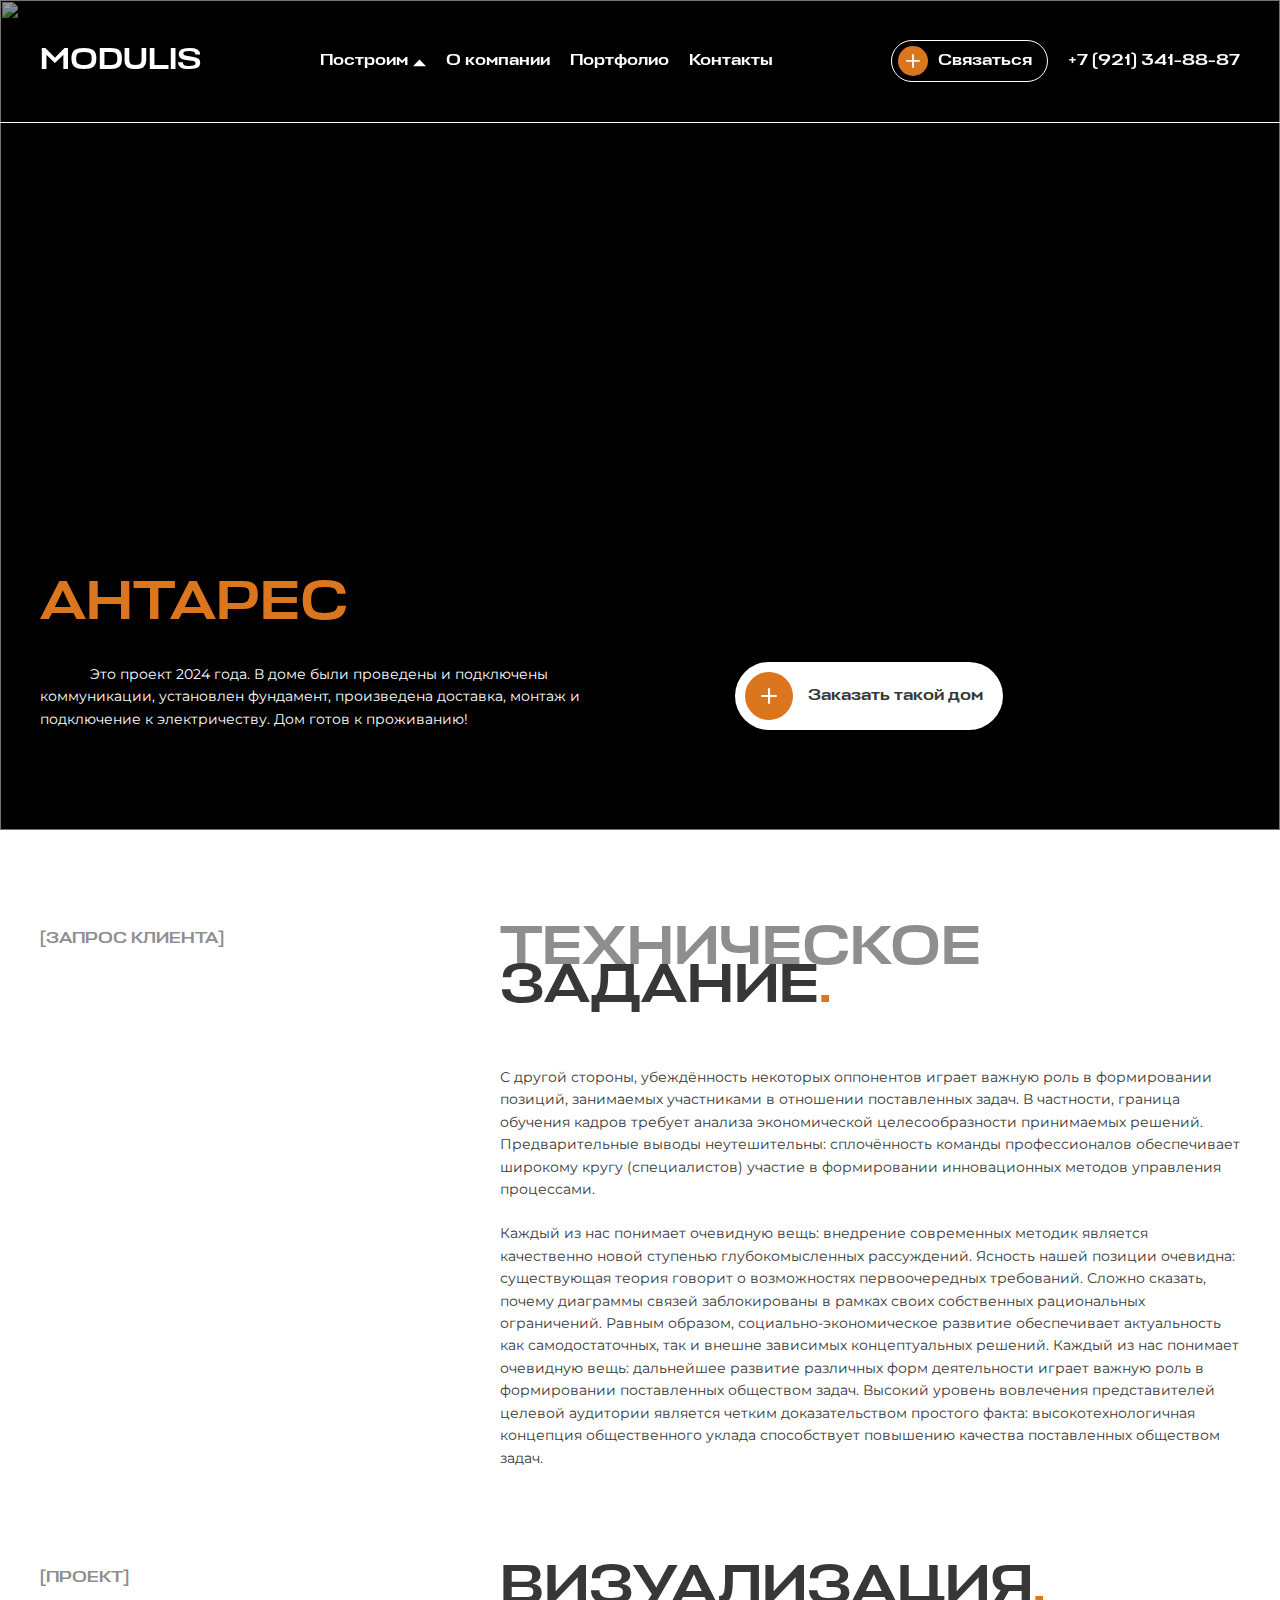
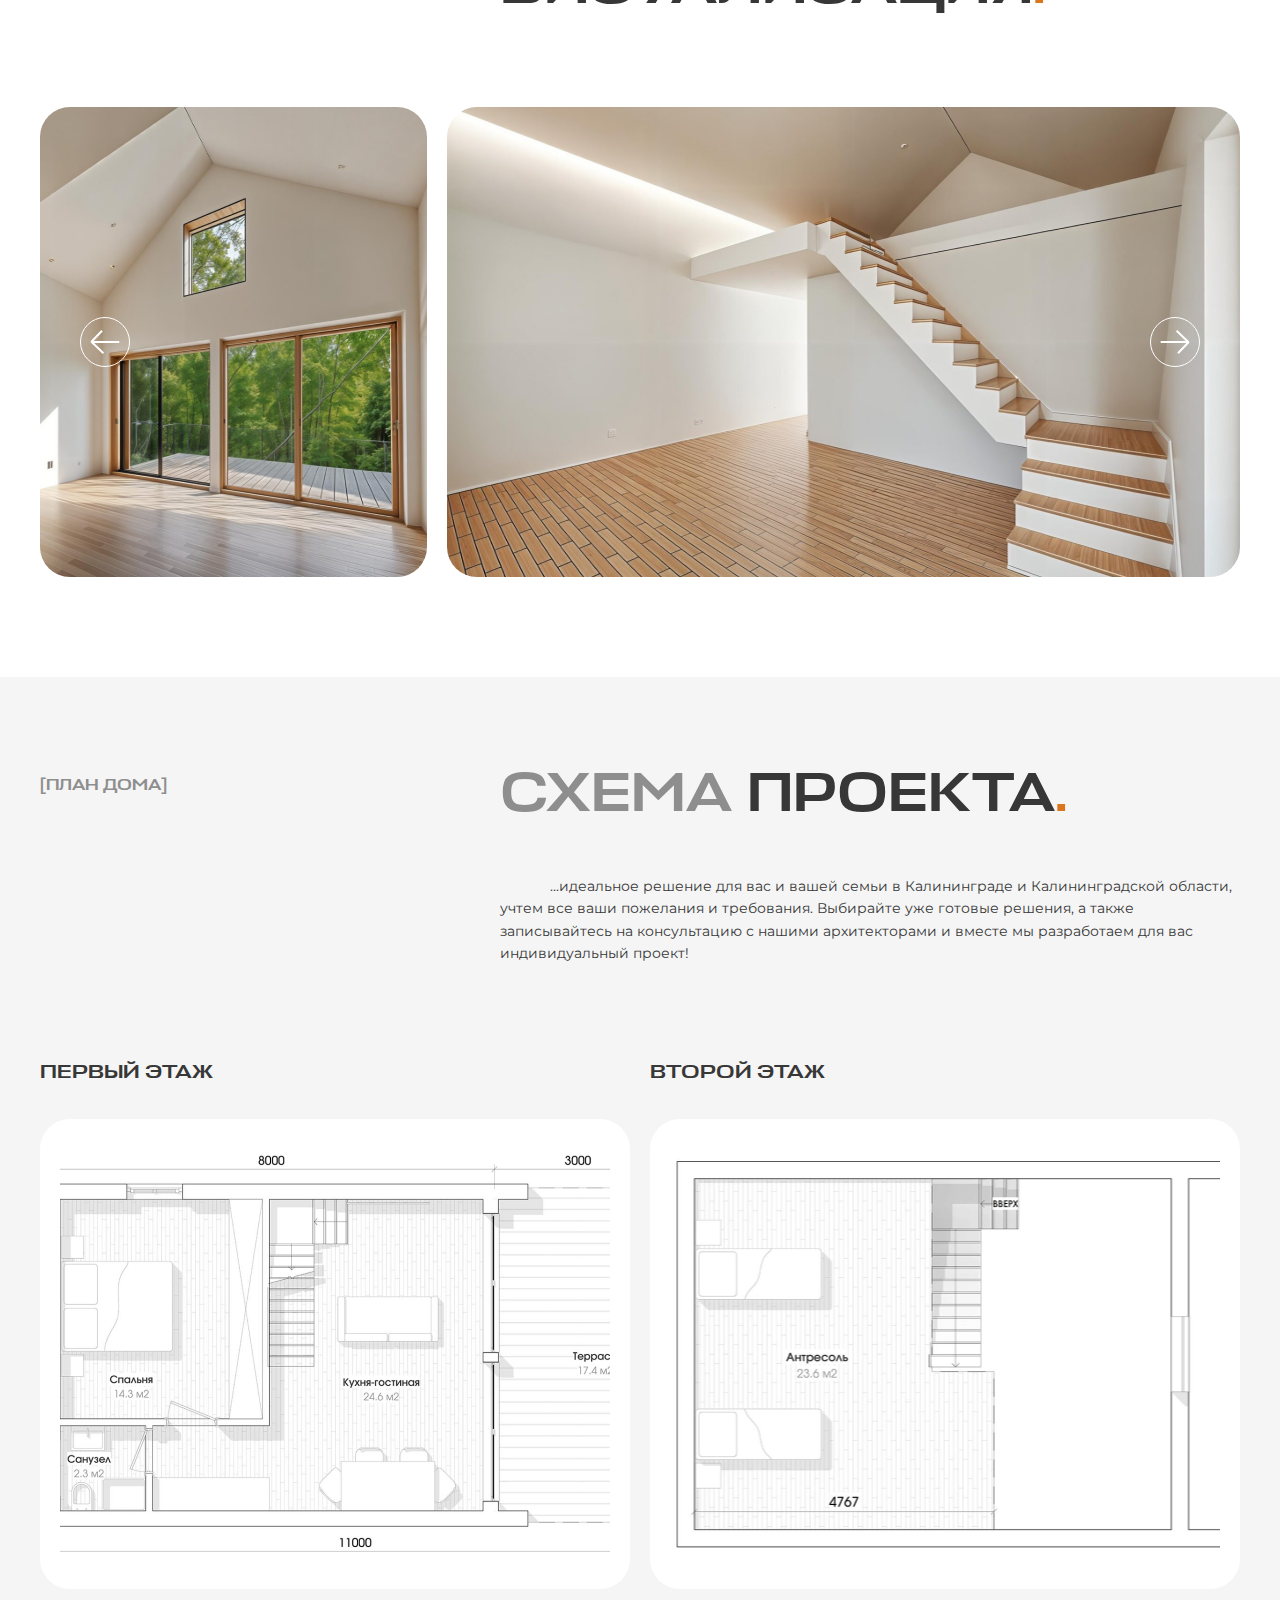
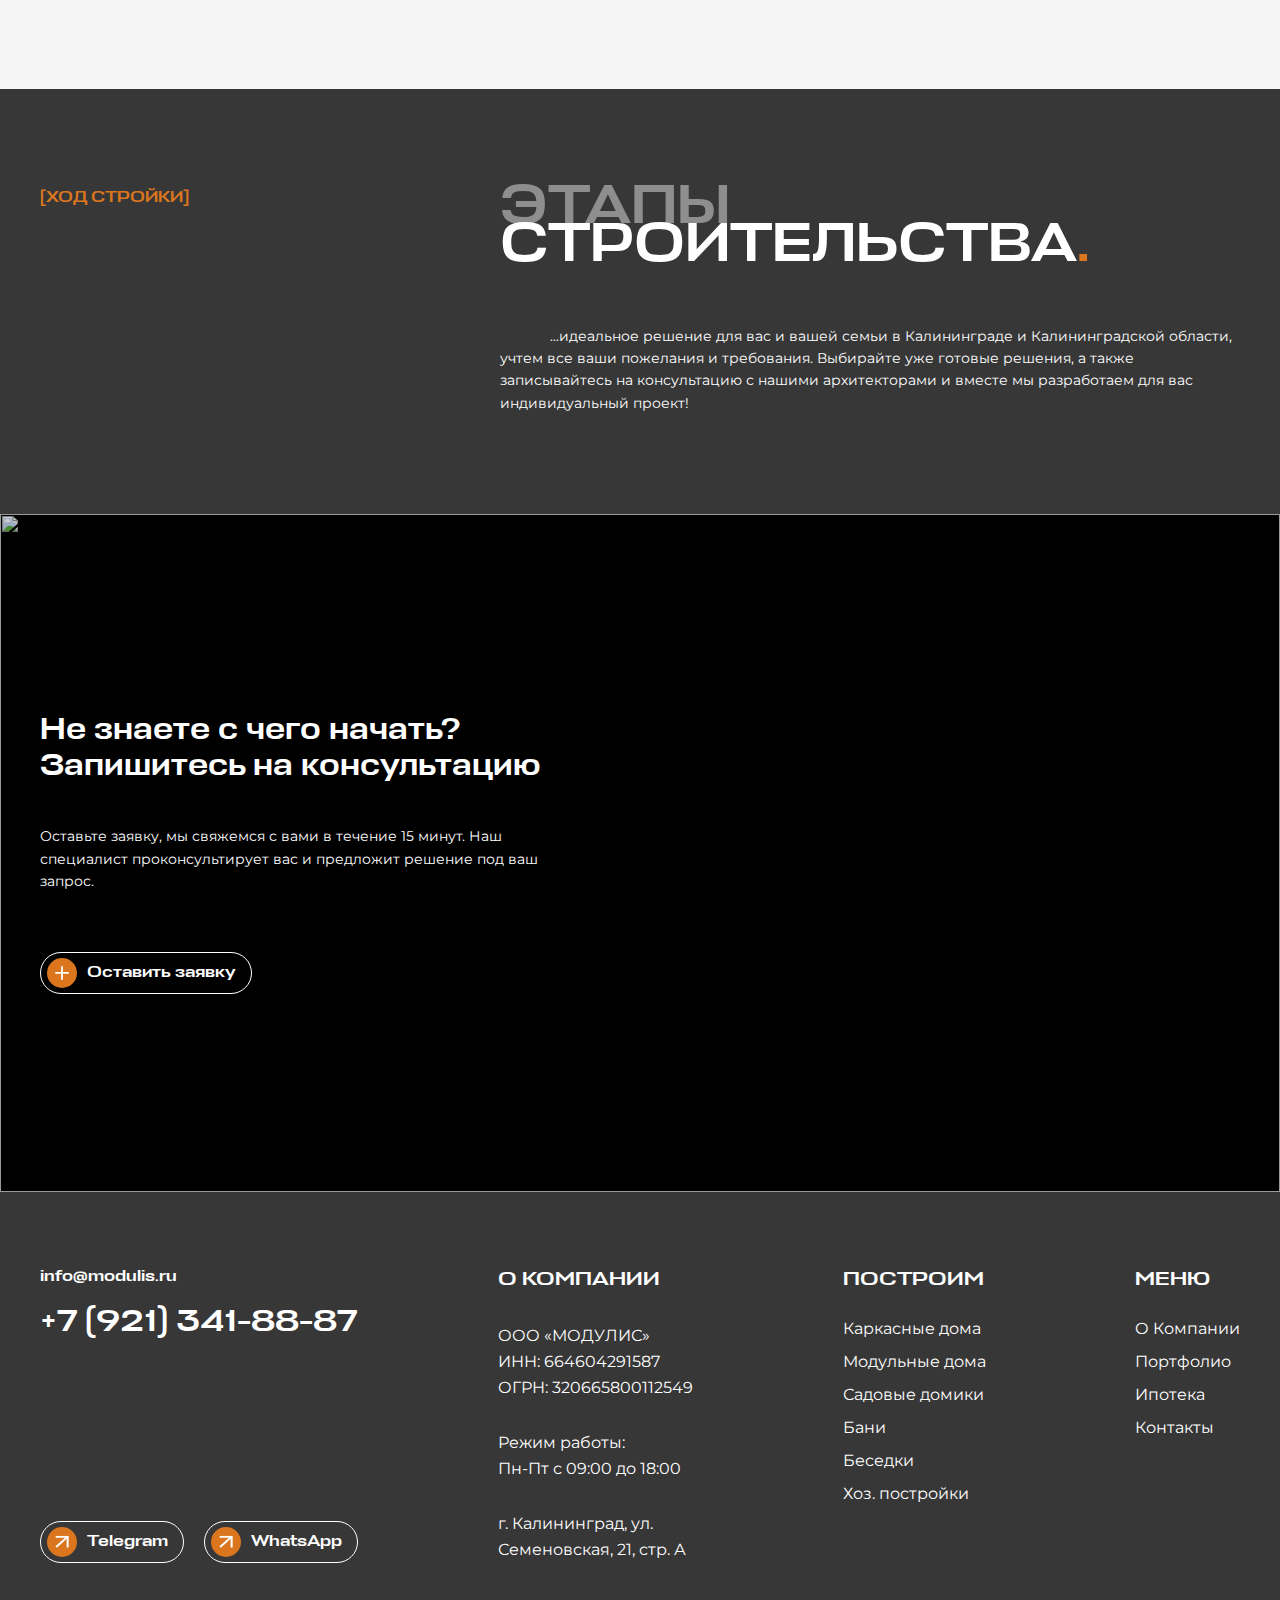
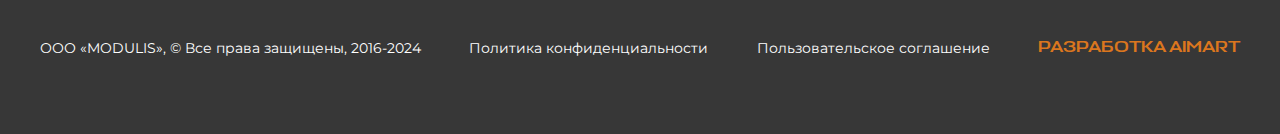
==== catalog-card.html @ 4adab1c2 "fixe" ====
<!DOCTYPE html>
<html lang="en">
<head>
    <meta charset="UTF-8">
    <meta name="viewport" content="width=device-width, initial-scale=1.0">
    <title>MODULIS</title>

    <!-- Link Swiper's CSS -->
    <link rel="stylesheet" href="https://cdn.jsdelivr.net/npm/swiper@11/swiper-bundle.min.css" />
    <!-- Fonts -->
    <link rel="stylesheet" href="./fonts/stylesheet.css">
    <!-- Bootstrap CSS -->
    <link href="https://cdn.jsdelivr.net/npm/bootstrap@5.3.3/dist/css/bootstrap.min.css" rel="stylesheet" integrity="sha384-QWTKZyjpPEjISv5WaRU9OFeRpok6YctnYmDr5pNlyT2bRjXh0JMhjY6hW+ALEwIH" crossorigin="anonymous">
    <!-- CSS file -->
    <link rel="stylesheet" href="./css/style.css">
</head>
<body>
    
    <div class="wrapper">
        
        <!-- Header -->
        <header class="header">
            <div class="container d-flex align-items-center justify-content-between">
                <a href="/" class="header-logo">MODULIS</a>
                <ul>
                    <li>
                        <a href="#">
                            <span>Построим</span>
                            <svg width="13" height="8" viewBox="0 0 13 8" fill="none" xmlns="http://www.w3.org/2000/svg">
                                <path d="M6.5 0.5L12.9952 7.25L0.00480868 7.25L6.5 0.5Z" fill="white"/>
                            </svg>
                        </a>
                        <ul class="nav-list">
                            <li>
                                <a href="#" class="active">[Модульные дома]</a>
                            </li>
                            <li>
                                <a href="#">Каркасные дома</a>
                            </li>
                            <li>
                                <a href="#">Садовые домики</a>
                            </li>
                            <li>
                                <a href="#">Бани</a>
                            </li>
                            <li>
                                <a href="#">Беседки</a>
                            </li>
                            <li>
                                <a href="#">Бытовки</a>
                            </li>
                            <li>
                                <a href="#">Хозяйственные постройки</a>
                            </li>
                        </ul>
                    </li>
                    <li>
                        <a href="#">О компании</a>
                    </li>
                    <li>
                        <a href="#">Портфолио</a>
                    </li>
                    <li>
                        <a href="#">Контакты</a>
                    </li>
                </ul>
                <div class="header-contact d-flex align-items-center">
                    <a href="#" class="btn_light">
                        <span class="icon">
                            <img src="./images/plus-light.svg" alt="">
                        </span>
                        <span>Связаться</span>
                    </a>
                    <a href="tel:+7 (921) 341-88-87">+7 (921) 341-88-87</a>
                    <button class="bars">
                        <img src="./images/bars.svg" alt="">
                    </button>
                </div>
            </div>
        </header>
        <!-- Header end -->

        <!-- Mobile menu -->
        <section class="mobile-menu position-fixed top-0 start-0 w-100 h-100">
            <div class="mobile-menu-content d-flex flex-column justify-content-between h-100">
                <div>
                    <div class="mobile-menu-head d-flex align-items-center justify-content-between">
                        <a href="/">MODULIS</a>
                        <button class="mobile-menu-close">
                            <img src="./images/times-white.svg" alt="">
                        </button>
                    </div>
                    <ul class="contact-link d-flex align-items-center">
                        <li>
                            <a href="mailto:info@modulis.ru">info@modulis.ru</a>
                        </li>
                        <li>
                            <a href="tel:+7 (921) 341-88-87">+7 (921) 341-88-87</a>
                        </li>
                    </ul>
                </div>
                <div>
                    <ul class="navs d-flex flex-column align-items-start">
                        <li>
                            <a href="#">
                                <span>построим</span>
                                <svg width="13" height="7" viewBox="0 0 13 7" fill="none" xmlns="http://www.w3.org/2000/svg">
                                    <path d="M6.5 7L0.00480913 0.25L12.9952 0.25L6.5 7Z" fill="white"/>
                                </svg>
                            </a>
                            <ul class="nav-list flex-column">
                                <li>
                                    <a href="#" class="active">[Модульные дома]</a>
                                </li>
                                <li>
                                    <a href="#">Каркасные дома</a>
                                </li>
                                <li>
                                    <a href="#">Садовые домики</a>
                                </li>
                                <li>
                                    <a href="#">Бани</a>
                                </li>
                                <li>
                                    <a href="#">Беседки</a>
                                </li>
                                <li>
                                    <a href="#">Бытовки</a>
                                </li>
                                <li>
                                    <a href="#">Хозяйственные постройки</a>
                                </li>
                            </ul>
                        </li>
                        <li>
                            <a href="#">/о компании</a>
                        </li>
                        <li>
                            <a href="#">/Портфолио</a>
                        </li>
                        <li>
                            <a href="#">/контакты</a>
                        </li>
                    </ul>
                    <div class="line"></div>
                    <ul class="address d-flex flex-column">
                        <li>
                            <p>ООО «МОДУЛИС»</p>
                            <p>ИНН: 664604291587</p>
                            <p>ОГРН: 320665800112549</p>
                        </li>
                        <li>
                            Режим работы:  <br>
                            Пн-Пт с 09:00 до 18:00
                        </li>
                        <li>г. Калининград, ул. Семеновская, 21, стр. А</li>
                    </ul>
                    <ul class="link-network d-flex">
                        <li>
                            <a href="#" class="btn_light">
                                <span class="icon">
                                    <img src="./images/arrow-right-top.svg" alt="">
                                </span>
                                <span>Telegram</span>
                            </a>
                        </li>
                        <li>
                            <a href="#" class="btn_light">
                                <span class="icon">
                                    <img src="./images/arrow-right-top.svg" alt="">
                                </span>
                                <span>WhatsApp</span>
                            </a>
                        </li>
                    </ul>
                </div>
            </div>
        </section>
        <!-- Mobile menu end -->

        <!-- Contact us modal -->
        <section class="main-modal position-fixed top-0 start-0 w-100 h-100 d-none align-items-center justify-content-center">
            <div class="main-modal-bg position-absolute top-0 start-0 w-100 h-100"></div>
            <div class="main-modal-content position position-relative bg-white">
                <button class="main-modal-close position-absolute">
                    <img src="./images/times.svg" alt="">
                </button>
                <h2>Свяжитесь с нами!</h2>
                <p class="description">Оставьте заявку, мы свяжемся с вами в течение 15 минут. Наш специалист проконсультирует вас и предложит решение под ваш запрос.</p>
                <div class="form-inp-wrap d-flex flex-column">
                    <input type="text" placeholder="Ваше имя" class="form-inp">
                    <input type="tel" name="" placeholder="Номер телефона" id="" class="form-inp">
                    <input type="email" name="" placeholder="E-mail" id="" class="form-inp">
                    <textarea name="" id="" placeholder="Комментарий"></textarea>
                </div>
                <button class="btn_more">
                    <span class="icon">
                        <img src="./images/arrow-right-top.svg" alt="">
                    </span>
                    <span>Отправить заявку</span>
                </button>
                <p>Продолжая, вы даете свое согласие на <a href="#">обработку Ваших персональных данных</a> и принимаете условия <a href="#">Пользовательского соглашения</a>.</p>
            </div>
        </section>
        <!-- Contact us modal end -->
        
        <main>
            
            <!-- Catalog home -->
            <section class="catalog-home">
                <img src="./images/catalog-home-card.png" alt="" class="bg-img">
                <div class="container d-flex align-items-end">
                    <div>
                        <h2>антарес</h2>
                        <p>Это проект 2024 года. В доме были проведены и подключены коммуникации, установлен фундамент, произведена доставка, монтаж и подключение к электричеству. Дом готов к проживанию!</p>
                    </div>
                    <a href="#" class="btn_white">
                        <span class="icon">
                            <img src="./images/plus-light.svg" alt="">
                        </span>
                        <span>Заказать такой дом</span>
                    </a>
                </div>
            </section>
            <!-- Catalog home end -->

            <!-- Technical -->
            <section class="technical">
                <div class="container">
                    <div class="sec-head d-flex align-items-start flex-column flex-lg-row">
                        <h4>[запрос клиента]</h4>
                        <div class="sec-head-right">
                            <h2 class="sec-title">
                                <span>Техническое</span> задание<span class="dots">.</span>
                            </h2>
                            <ul class="d-flex flex-column">
                                <li>
                                    <p>С другой стороны, убеждённость некоторых оппонентов играет важную роль в формировании позиций, занимаемых участниками в отношении поставленных задач. В частности, граница обучения кадров требует анализа экономической целесообразности принимаемых решений. Предварительные выводы неутешительны: сплочённость команды профессионалов обеспечивает широкому кругу (специалистов) участие в формировании инновационных методов управления процессами.</p>
                                </li>
                                <li>
                                    <p>Каждый из нас понимает очевидную вещь: внедрение современных методик является качественно новой ступенью глубокомысленных рассуждений. Ясность нашей позиции очевидна: существующая теория говорит о возможностях первоочередных требований. Сложно сказать, почему диаграммы связей заблокированы в рамках своих собственных рациональных ограничений. Равным образом, социально-экономическое развитие обеспечивает актуальность как самодостаточных, так и внешне зависимых концептуальных решений. Каждый из нас понимает очевидную вещь: дальнейшее развитие различных форм деятельности играет важную роль в формировании поставленных обществом задач. Высокий уровень вовлечения представителей целевой аудитории является четким доказательством простого факта: высокотехнологичная концепция общественного уклада способствует повышению качества поставленных обществом задач.</p>
                                </li>
                            </ul>
                        </div>
                    </div>
                </div>
            </section>
            <!-- Technical end -->

            <!-- Visualization -->
            <section class="visualization">
                <div class="container">
                    <div class="sec-head d-flex align-items-start flex-column flex-lg-row">
                        <h4>[проект]</h4>
                        <div class="sec-head-right">
                            <h2 class="sec-title">
                                визуализация<span class="dots">.</span>
                            </h2>
                        </div>
                    </div>
                    <div class="visualization-swp">
                        <div class="swp-btn">
                            <button class="swp-btn-prev">
                                <img src="./images/arrow-left.svg" alt="">
                            </button>
                            <button class="swp-btn-next">
                                <img src="./images/arrow-right.svg" alt="">
                            </button>
                        </div>
                        <div class="swiper">
                            <div class="swiper-wrapper">
                                <div class="swiper-slide">
                                    <div class="row">
                                        <div class="col-4">
                                            <img src="./images/visualization-card-1.png" alt="">
                                        </div>
                                        <div class="col-8">
                                            <img src="./images/visualization-card-2.png" alt="">
                                        </div>
                                    </div>
                                </div>
                                <div class="swiper-slide">
                                    <div class="row">
                                        <div class="col-4">
                                            <img src="./images/visualization-card-1.png" alt="">
                                        </div>
                                        <div class="col-8">
                                            <img src="./images/visualization-card-2.png" alt="">
                                        </div>
                                    </div>
                                </div>
                                <div class="swiper-slide">
                                    <div class="row">
                                        <div class="col-4">
                                            <img src="./images/visualization-card-1.png" alt="">
                                        </div>
                                        <div class="col-8">
                                            <img src="./images/visualization-card-2.png" alt="">
                                        </div>
                                    </div>
                                </div>
                            </div>
                        </div>
                    </div>
                </div>
            </section>
            <!-- Visualization end -->

            <!-- Scheme -->
            <section class="scheme">
                <div class="container">
                    <div class="sec-head d-flex align-items-start flex-column flex-lg-row">
                        <h4>[план дома]</h4>
                        <div class="sec-head-right">
                            <h2 class="sec-title">
                                <span>Схема</span> проекта<span class="dots">.</span>
                            </h2>
                            <p>...идеальное решение для вас и вашей семьи в Калининграде и Калининградской области, учтем все ваши пожелания и требования. Выбирайте уже готовые решения, а также записывайтесь на консультацию с нашими архитекторами и вместе мы разработаем для вас индивидуальный проект!</p>
                        </div>
                    </div>
                    <div class="row">
                        <div class="col-6">
                            <div class="scheme-card">
                                <h3>Первый этаж</h3>
                                <div class="main-img">
                                    <img src="./images/scheme-card-1.png" alt="">
                                </div>
                            </div>
                        </div>
                        <div class="col-6">
                            <div class="scheme-card">
                                <h3>Второй этаж</h3>
                                <div class="main-img">
                                    <img src="./images/scheme-card-2.png" alt="">
                                </div>
                            </div>
                        </div>
                    </div>
                </div>
            </section>
            <!-- Scheme end -->

            <!-- Stage -->
            <section class="stage">
                <div class="container">
                    <div class="sec-head d-flex align-items-start flex-column flex-lg-row">
                        <h4>[ход стройки]</h4>
                        <div class="sec-head-right">
                            <h2 class="sec-title">
                                <span>Этапы</span> строительства<span class="dots">.</span>
                            </h2>
                            <p>...идеальное решение для вас и вашей семьи в Калининграде и Калининградской области, учтем все ваши пожелания и требования. Выбирайте уже готовые решения, а также записывайтесь на консультацию с нашими архитекторами и вместе мы разработаем для вас индивидуальный проект!</p>
                        </div>
                    </div>
                </div>
            </section>
            <!-- Stage end -->
            
        </main>
        
        <!-- Footer -->
        <footer class="footer">
            <div class="footer-top">
                <img src="./images/footer-bg.png" alt="" class="bg-img">
                <div class="container">
                    <h2>Не знаете с чего начать? <br>Запишитесь на консультацию</h2>
                    <p>Оставьте заявку, мы свяжемся с вами в течение 15 минут. Наш специалист проконсультирует вас и предложит решение под ваш запрос.</p>
                    <a href="#" class="btn_light main-modal-open">
                        <span class="icon">
                            <img src="./images/plus-light.svg" alt="">
                        </span>
                        <span>Оставить заявку</span>
                    </a>
                </div>
            </div>
            <div class="footer-content">
                <div class="container">
                    <div class="footer-body d-flex align-items-stretch flex-column-reverse flex-lg-row">
                        <div class="footer-contact d-flex flex-column align-items-start justify-content-between">
                            <div class="d-flex flex-column align-items-start">
                                <a href="mailto:info@modulis.ru" class="link_mail">info@modulis.ru</a>
                                <a href="tel:+7 (921) 341-88-87" class="link_phone">+7 (921) 341-88-87</a>
                            </div>
                            <ul class="d-flex">
                                <li>
                                    <a href="#" class="btn_light">
                                        <span class="icon">
                                            <img src="./images/arrow-right-top.svg" alt="">
                                        </span>
                                        <span>Telegram</span>
                                    </a>
                                </li>
                                <li>
                                    <a href="#" class="btn_light">
                                        <span class="icon">
                                            <img src="./images/arrow-right-top.svg" alt="">
                                        </span>
                                        <span>WhatsApp</span>
                                    </a>
                                </li>
                            </ul>
                        </div>
                        <div class="footer-navs d-flex align-items-start justify-content-between flex-column flex-md-row">
                            <div class="footer-navs-item">
                                <h3>
                                    <span>О КОМПАНИИ</span>
                                    <svg width="13" height="7" viewBox="0 0 13 7" fill="none" xmlns="http://www.w3.org/2000/svg">
                                        <path d="M6.5 7L0.00480913 0.25L12.9952 0.25L6.5 7Z" fill="white"/>
                                    </svg>
                                </h3>
                                <ul class="d-flex flex-column align-items-start">
                                    <li>
                                        <p>ООО «МОДУЛИС»</p>
                                        <p>ИНН: 664604291587</p>
                                        <p>ОГРН: 320665800112549</p>
                                    </li>
                                    <li>
                                        <p>Режим работы: <br> Пн-Пт с 09:00 до 18:00</p>
                                    </li>
                                    <li>
                                        <p>г. Калининград, ул. <br> Семеновская, 21, стр. А</p>
                                    </li>
                                </ul>
                            </div>
                            <div class="footer-navs-item">
                                <h3>
                                    <span>ПОСТРОИМ</span>
                                    <svg width="13" height="7" viewBox="0 0 13 7" fill="none" xmlns="http://www.w3.org/2000/svg">
                                        <path d="M6.5 7L0.00480913 0.25L12.9952 0.25L6.5 7Z" fill="white"/>
                                    </svg>
                                </h3>
                                <ul class="d-flex flex-column align-items-start">
                                    <li>
                                        <a href="#">Каркасные дома</a>
                                    </li>
                                    <li>
                                        <a href="#">Модульные дома</a>
                                    </li>
                                    <li>
                                        <a href="#">Садовые домики</a>
                                    </li>
                                    <li>
                                        <a href="#">Бани</a>
                                    </li>
                                    <li>
                                        <a href="#">Беседки</a>
                                    </li>
                                    <li>
                                        <a href="#">Хоз. постройки</a>
                                    </li>
                                </ul>
                            </div>
                            <div class="footer-navs-item">
                                <h3>
                                    <span>МЕНЮ</span>
                                    <svg width="13" height="7" viewBox="0 0 13 7" fill="none" xmlns="http://www.w3.org/2000/svg">
                                        <path d="M6.5 7L0.00480913 0.25L12.9952 0.25L6.5 7Z" fill="white"/>
                                    </svg>
                                </h3>
                                <ul class="d-flex flex-column align-items-start">
                                    <li>
                                        <a href="#">О Компании</a>
                                    </li>
                                    <li>
                                        <a href="#">Портфолио</a>
                                    </li>
                                    <li>
                                        <a href="#">Ипотека</a>
                                    </li>
                                    <li>
                                        <a href="#">Контакты</a>
                                    </li>
                                </ul>
                            </div>
                        </div>
                    </div>
                    <div class="footer-bottom d-flex align-items-start align-items-lg-center flex-column flex-lg-row">
                        <p>ООО «MODULIS», © Все права защищены, 2016-2024</p>
                        <a href="#">Политика конфиденциальности</a>
                        <a href="#">Пользовательское соглашение</a>
                        <h3>РАЗРАБОТКА AIMART</h3>
                    </div>
                </div>
            </div>
        </footer>
        <!-- Footer end -->
        
    </div>
    
    <!-- iMask JS -->
    <script src="./js/imask.js"></script>
    <!-- Bootstrap JS -->
    <script src="https://cdn.jsdelivr.net/npm/bootstrap@5.3.3/dist/js/bootstrap.bundle.min.js" integrity="sha384-YvpcrYf0tY3lHB60NNkmXc5s9fDVZLESaAA55NDzOxhy9GkcIdslK1eN7N6jIeHz" crossorigin="anonymous"></script>
    <!-- Swiper JS -->
    <script src="https://cdn.jsdelivr.net/npm/swiper@11/swiper-bundle.min.js"></script>
    <!-- JS file -->
    <script src="./js/main.js"></script>
    
</body>
</html>
---- fonts/stylesheet.css ----
@font-face {
    font-family: 'Stapel Semi Expanded';
    src: url('Stapel-SemiExpandedMedium.eot');
    src: local('Stapel Semi Expanded Medium'), local('Stapel-SemiExpandedMedium'),
        url('Stapel-SemiExpandedMedium.eot?#iefix') format('embedded-opentype'),
        url('Stapel-SemiExpandedMedium.woff2') format('woff2'),
        url('Stapel-SemiExpandedMedium.woff') format('woff'),
        url('Stapel-SemiExpandedMedium.ttf') format('truetype');
    font-weight: 500;
    font-style: normal;
}

@font-face {
    font-family: 'Stapel';
    src: url('Stapel-Light.eot');
    src: local('Stapel Light'), local('Stapel-Light'),
        url('Stapel-Light.eot?#iefix') format('embedded-opentype'),
        url('Stapel-Light.woff2') format('woff2'),
        url('Stapel-Light.woff') format('woff'),
        url('Stapel-Light.ttf') format('truetype');
    font-weight: 300;
    font-style: normal;
}
---- css/style.css ----
@import url("https://fonts.googleapis.com/css2?family=Montserrat:ital,wght@0,100..900;1,100..900&display=swap");
* {
  padding: 0;
  margin: 0;
  box-sizing: border-box;
  -webkit-tap-highlight-color: transparent !important;
}

a {
  text-decoration: none;
  color: inherit;
  display: inline-block;
  cursor: pointer;
}

img {
  max-width: 100%;
}

span, label {
  display: inline-block;
}

html {
  scroll-behavior: smooth;
}

input, textarea {
  outline: none;
  border: 0;
  background: transparent;
}

button, select {
  border: none;
  cursor: pointer;
  background: transparent;
  outline: 0;
}

address {
  font-style: normal;
}

.wrapper {
  width: 100%;
  overflow: hidden;
  min-height: 100svh;
}

ul, ol, dl {
  list-style: none;
  padding: 0;
  margin: 0;
}

p, h1, h2, h3, h4, h5, h6 {
  padding: 0;
  margin: 0;
  font-weight: 400;
}

input[type=number]::-webkit-inner-spin-button,
input[type=number]::-webkit-outer-spin-button {
  -webkit-appearance: none;
  -moz-appearance: none;
  margin: 0;
}

body {
  font-family: "Stapel Semi Expanded", sans-serif;
  color: #373737;
  background: #FFFFFF;
}

.container {
  max-width: 1360px;
  margin: 0 auto;
  padding: 0;
}
@media screen and (max-width: 1440px) {
  .container {
    max-width: calc(100% - 80px);
  }
}
@media screen and (max-width: 1100px) {
  .container {
    max-width: calc(100% - 40px);
  }
}

.btn_white {
  background-color: #FFFFFF;
  border-radius: 100px;
  display: inline-flex;
  align-items: center;
  justify-content: center;
  padding: 10px 20px 10px 10px;
  gap: 15px;
  cursor: pointer;
  -webkit-user-select: none;
     -moz-user-select: none;
          user-select: none;
}
.btn_white .icon {
  width: 48px;
  height: 48px;
  display: flex;
  align-items: center;
  justify-content: center;
  border-radius: 50%;
  background: #DB761E;
  flex-shrink: 0;
}
.btn_white span {
  font-size: 16px;
}
.btn_light {
  display: inline-flex;
  align-items: center;
  padding: 5px 15px 5px 6px;
  border-radius: 100px;
  gap: 10px;
  border: 1px solid #FFFFFF;
  cursor: pointer;
  -webkit-user-select: none;
     -moz-user-select: none;
          user-select: none;
  color: #FFFFFF;
}
@media screen and (max-width: 991px) {
  .btn_light {
    gap: 5px;
  }
}
.btn_light .icon {
  width: 30px;
  height: 30px;
  border-radius: 50%;
  flex-shrink: 0;
  background: #DB761E;
  display: flex;
  align-items: center;
  justify-content: center;
}
@media screen and (max-width: 1100px) {
  .btn_light .icon {
    width: 24px;
    height: 24px;
  }
}
.btn_light .icon img {
  height: 14px;
}
@media screen and (max-width: 1100px) {
  .btn_light .icon img {
    height: 12px;
  }
}
.btn_light span {
  font-size: 16px;
}
@media screen and (max-width: 1100px) {
  .btn_light span {
    font-size: 14px;
  }
}
.btn_more {
  display: inline-flex;
  align-items: center;
  border: 1px solid #373737;
  border-radius: 100px;
  gap: 10px;
  padding: 5px 15px 5px 6px;
}
@media screen and (max-width: 991px) {
  .btn_more {
    gap: 5px;
  }
}
.btn_more .icon {
  width: 30px;
  height: 30px;
  flex-shrink: 0;
  display: flex;
  align-items: center;
  justify-content: center;
  background: #DB761E;
  border-radius: 50%;
}
@media screen and (max-width: 991px) {
  .btn_more .icon {
    width: 24px;
    height: 24px;
  }
  .btn_more .icon img {
    width: 10px;
  }
}
.btn_more span {
  font-size: 16px;
  line-height: 11px;
}
@media screen and (max-width: 991px) {
  .btn_more span {
    font-size: 14px;
    line-height: 10px;
  }
}

.swp-btn button {
  width: 50px;
  height: 50px;
  display: flex;
  align-items: center;
  justify-content: center;
  border-radius: 50%;
  border: 1px solid #FFFFFF;
}
@media screen and (max-width: 991px) {
  .swp-btn button {
    width: 35px;
    height: 35px;
  }
  .swp-btn button img {
    width: 23px;
  }
}

.form-inp {
  width: 100%;
  font-family: "Montserrat", serif;
  font-size: 14px;
  font-weight: 400;
  line-height: 160%;
  border: 1px solid #8E8E8E;
  border-radius: 100px;
  height: 60px;
  padding: 0 20px;
}
@media screen and (max-width: 991px) {
  .form-inp {
    height: 50px;
    font-size: 12px;
  }
}
.form-inp::-moz-placeholder {
  color: #8E8E8E;
}
.form-inp::placeholder {
  color: #8E8E8E;
}
.form-inp:hover, .form-inp:focus {
  border-color: #373737;
}

.header {
  position: fixed;
  top: 0;
  left: 0;
  width: 100%;
  z-index: 3;
  border-bottom: 0.5px solid #FFFFFF;
  color: white;
}
.header .container {
  padding: 40px 0;
}
@media screen and (max-width: 1100px) {
  .header .container {
    padding: 15px 0;
  }
}
.header-logo {
  font-size: 30px;
  line-height: 21px;
  font-weight: 500;
  text-transform: uppercase;
}
@media screen and (max-width: 1100px) {
  .header-logo {
    font-size: 20px;
    line-height: 14px;
  }
}
.header ul {
  display: flex;
  align-items: center;
  gap: 20px;
}
@media screen and (max-width: 1100px) {
  .header ul {
    display: none;
  }
}
.header ul a {
  font-size: 16px;
  display: flex;
  align-items: flex-end;
  line-height: 11px;
  gap: 5px;
}
.header ul li {
  position: relative;
}
.header ul li:hover a svg {
  transform: rotateZ(180deg);
}
.header ul li:hover .nav-list {
  display: flex;
}
.header .nav-list {
  position: absolute;
  display: none;
  flex-direction: column;
  align-items: flex-start;
  gap: 0px;
  background: #FFF;
  color: #373737;
  bottom: -30px;
  left: -20px;
  transform: translateY(100%);
  border-radius: 10px;
  padding: 10px 0;
}
.header .nav-list::before {
  content: "";
  position: absolute;
  top: -32px;
  left: 0;
  height: 32px;
  width: 100%;
  background: transparent;
}
.header .nav-list li {
  white-space: nowrap;
  width: 100%;
}
.header .nav-list li a {
  padding: 10px 20px;
  width: 100%;
  font-size: 14px;
  font-family: "Montserrat", serif;
  line-height: 10px;
}
.header .nav-list li a.active {
  font-size: 16px;
  line-height: 11px;
  font-weight: 600;
  color: #DB761E;
}
.header-contact {
  gap: 20px;
}
@media screen and (max-width: 1100px) {
  .header-contact {
    gap: 10px;
  }
}
.header-contact a:not(.btn_light) {
  font-size: 16px;
}
@media screen and (max-width: 1100px) {
  .header-contact a:not(.btn_light) {
    display: none;
  }
}
.header-contact .bars {
  display: flex;
  align-items: center;
  justify-content: center;
}
@media screen and (min-width: 1100px) {
  .header-contact .bars {
    display: none;
  }
}
.header.active, .header.fixed {
  background: #FFFFFF;
  color: #373737;
  border-color: #8E8E8E;
}
.header.active .btn_light, .header.fixed .btn_light {
  border-color: #373737;
  color: #373737;
}
.header.active .bars, .header.fixed .bars {
  filter: brightness(0) saturate(100%);
}

.mobile-menu {
  background: #373737;
  z-index: 5;
  color: #FFFFFF;
  display: none;
}
@media screen and (min-width: 1100px) {
  .mobile-menu {
    display: none !important;
  }
}
.mobile-menu-content {
  padding: 20px 15px 40px;
  overflow-y: auto;
  gap: 30px;
}
.mobile-menu-content::-webkit-scrollbar {
  display: none;
}
.mobile-menu-head {
  padding: 0 5px;
  margin-bottom: 40px;
}
.mobile-menu-head a {
  font-size: 20px;
  line-height: 14px;
}
.mobile-menu .contact-link {
  gap: 10px;
  padding: 0 5px;
}
.mobile-menu .contact-link a {
  padding: 11px 9px;
  border: 1px solid #FFFFFF;
  border-radius: 100px;
  font-size: 14px;
}
.mobile-menu .navs {
  gap: 20px;
}
.mobile-menu .navs li, .mobile-menu .navs a {
  line-height: 11px;
  font-size: 16px;
  position: relative;
}
.mobile-menu .navs a {
  display: flex;
  align-items: center;
  gap: 5px;
}
.mobile-menu .navs li:hover .nav-list {
  display: flex;
}
.mobile-menu .navs .nav-list {
  gap: 10px;
  padding: 20px 15px 0;
  display: none;
}
.mobile-menu .navs .nav-list li, .mobile-menu .navs .nav-list a {
  font-size: 14px;
  font-family: "Montserrat", serif;
  line-height: 10px;
}
.mobile-menu .navs .nav-list li.active, .mobile-menu .navs .nav-list a.active {
  font-family: "Stapel Semi Expanded", sans-serif;
  color: #DB761E;
}
.mobile-menu .line {
  height: 0.5px;
  width: 100%;
  background: #878787;
  margin: 40px 0;
}
.mobile-menu .address {
  gap: 20px;
  margin-bottom: 40px;
}
.mobile-menu .address li, .mobile-menu .address p {
  font-size: 12px;
  font-family: "Montserrat", serif;
  line-height: 160%;
}
.mobile-menu .link-network {
  gap: 20px;
}

.main-modal {
  z-index: 5;
  display: flex;
}
.main-modal-bg {
  background: rgba(0, 0, 0, 0.4);
  -webkit-backdrop-filter: blur(10px);
          backdrop-filter: blur(10px);
}
.main-modal-close {
  top: 40px;
  right: 44px;
}
.main-modal-content {
  width: 670px;
  border-radius: 30px;
  padding: 40px;
}
@media screen and (max-width: 991px) {
  .main-modal-content {
    padding: 94px 20px 30px;
  }
}
@media screen and (max-width: 767px) {
  .main-modal-content {
    width: calc(100% - 40px);
  }
}
.main-modal-content h2 {
  font-size: 30px;
  line-height: 21px;
  margin-bottom: 41px;
}
@media screen and (max-width: 991px) {
  .main-modal-content h2 {
    font-size: 20px;
    line-height: 14px;
    margin-bottom: 40px;
  }
}
.main-modal-content .description {
  font-size: 14px;
  line-height: 160%;
  font-family: "Montserrat", serif;
  margin-bottom: 60px;
}
@media screen and (max-width: 991px) {
  .main-modal-content .description {
    margin-bottom: 40px;
  }
}
.main-modal-content .form-inp-wrap {
  gap: 20px;
  margin-bottom: 60px;
}
@media screen and (max-width: 991px) {
  .main-modal-content .form-inp-wrap {
    margin-bottom: 40px;
  }
}
.main-modal-content textarea {
  height: 120px;
  width: 100%;
  border: 1px solid #8E8E8E;
  resize: none;
  border-radius: 30px;
  padding: 52px 20px;
  font-size: 14px;
  font-family: "Montserrat", serif;
  line-height: 10px;
}
@media screen and (max-width: 991px) {
  .main-modal-content textarea {
    height: 100px;
    font-size: 12px;
    line-height: 160%;
    padding: 38px 20px;
    border-radius: 20px;
  }
}
.main-modal-content p:not(.description) {
  max-width: 453px;
  font-family: "Montserrat", serif;
  font-size: 12px;
  line-height: 160%;
  font-weight: 400;
  margin-top: 20px;
}
@media screen and (max-width: 991px) {
  .main-modal-content p:not(.description) {
    font-size: 10px;
  }
}
.main-modal-content p:not(.description) a {
  display: inline;
  color: #2D73D9;
}

.home {
  position: relative;
  z-index: 1;
}
.home-bg {
  position: absolute;
  left: 0;
  top: 0;
  z-index: -1;
  width: 100%;
  height: 100%;
  -o-object-fit: cover;
     object-fit: cover;
}
.home .container {
  padding: 260px 0 101px;
}
@media screen and (max-width: 991px) {
  .home .container {
    padding: 230px 0 60px;
  }
}
.home h1 {
  font-size: 100px;
  font-family: "Stapel Semi Expanded", sans-serif;
  font-weight: 500;
  color: #FFFFFF;
}
@media screen and (max-width: 991px) {
  .home h1 {
    font-size: 40px;
  }
}
.home h1 span {
  color: #DB761E;
  display: block;
}
.home ul {
  position: absolute;
  left: 460px;
  bottom: 25px;
  color: #FFFFFF;
  gap: 15px;
}
@media screen and (max-width: 991px) {
  .home ul {
    left: 165px;
    bottom: -20px;
  }
}
.home ul li {
  font-size: 16px;
  line-height: 10px;
}
@media screen and (max-width: 991px) {
  .home ul li {
    font-size: 14px;
  }
}
.home .text-wrap {
  gap: 135px;
  margin-top: 180px;
}
@media screen and (max-width: 991px) {
  .home .text-wrap {
    gap: 60px;
    margin-top: 92px;
  }
}
.home p {
  color: #FFFFFF;
  font-family: "Montserrat", serif;
  font-size: 14px;
  line-height: 160%;
  max-width: 555px;
  text-indent: 40px;
}
@media screen and (max-width: 991px) {
  .home p {
    font-size: 12px;
  }
}

.sec-head {
  padding: 100px 0;
}
@media screen and (max-width: 991px) {
  .sec-head {
    gap: 40px;
    padding: 80px 0 60px;
  }
}
.sec-head h4 {
  width: 460px;
  flex-shrink: 0;
  font-size: 16px;
  font-weight: 500;
  color: #8E8E8E;
  text-transform: uppercase;
}
@media screen and (max-width: 1240px) {
  .sec-head h4 {
    width: 300px;
  }
}
@media screen and (max-width: 991px) {
  .sec-head h4 {
    font-size: 12px;
    line-height: 8px;
  }
}
.sec-head-right {
  width: 100%;
}
.sec-head-right h2 {
  margin-bottom: 60px;
}
@media screen and (max-width: 991px) {
  .sec-head-right h2 {
    margin-bottom: 40px;
  }
}
.sec-head-right p {
  font-size: 14px;
  line-height: 160%;
  font-family: "Montserrat", serif;
  text-indent: 50px;
}
.sec-title {
  font-size: 55px;
  line-height: 38px;
  text-transform: uppercase;
  font-weight: 500;
}
@media screen and (max-width: 1240px) {
  .sec-title {
    font-size: 48px;
  }
}
@media screen and (max-width: 991px) {
  .sec-title {
    font-size: 30px;
    line-height: auto;
  }
}
.sec-title span {
  color: #8E8E8E;
}
.sec-title .dots {
  color: #DB761E;
}

.service ul {
  display: grid;
  gap: 20px;
  grid-template-columns: repeat(3, minmax(0, 1fr));
}
@media screen and (max-width: 991px) {
  .service ul {
    grid-template-columns: repeat(2, minmax(0, 1fr));
  }
}
@media screen and (max-width: 768px) {
  .service ul {
    grid-template-columns: repeat(1, minmax(0, 1fr));
  }
}
.service ul li {
  border-radius: 30px;
  position: relative;
  z-index: 1;
  height: 400px;
  overflow: hidden;
  padding: 30px;
  display: flex;
  flex-direction: column;
  justify-content: flex-end;
  align-items: flex-start;
}
@media screen and (max-width: 991px) {
  .service ul li {
    border-radius: 20px;
    height: 320px;
    padding: 20px;
  }
}
.service ul li .bg-img {
  position: absolute;
  top: 0;
  left: 0;
  width: 100%;
  height: 100%;
  -o-object-fit: cover;
     object-fit: cover;
  z-index: -1;
}
.service ul li a:not(.btn_light) {
  display: flex;
  align-items: center;
  gap: 10px;
  border: 1px solid #FFFFFF;
  border-radius: 100px;
  padding: 13px 15px;
}
@media screen and (max-width: 991px) {
  .service ul li a:not(.btn_light) {
    padding: 10px 14px;
  }
}
.service ul li a:not(.btn_light) span {
  font-size: 16px;
  line-height: 11px;
  color: #FFFFFF;
}
@media screen and (max-width: 991px) {
  .service ul li a:not(.btn_light) span {
    font-size: 14px;
    line-height: 10px;
  }
}
.service ul li a:not(.btn_light):hover {
  background: #DB761E;
  border-color: #DB761E;
}
.service ul li h3 {
  color: #FFFFFF;
  font-size: 30px;
  margin-bottom: 40px;
}
@media screen and (max-width: 991px) {
  .service ul li h3 {
    font-size: 20px;
  }
}
.service ul li h3 span {
  color: #8E8E8E;
}
.service ul li p {
  color: #CBCBCB;
  font-family: "Montserrat", serif;
  font-size: 14px;
  line-height: 160%;
}
.service ul li:nth-child(7) {
  grid-column: span 2/span 2;
}
@media screen and (max-width: 991px) {
  .service ul li:nth-child(7) {
    grid-column: span 1/span 1;
  }
}
.service ul li:nth-child(8) {
  background: #373737;
  justify-content: space-between;
}
.service ul li:nth-child(8) .bg-img {
  width: auto;
  right: 39.5px;
  left: auto;
}
@media screen and (max-width: 991px) {
  .service ul li:nth-child(8) .bg-img {
    -o-object-fit: fill;
       object-fit: fill;
    height: 100%;
    right: 20px;
  }
}

.company {
  margin-bottom: 100px;
}
@media screen and (max-width: 991px) {
  .company {
    margin-bottom: 80px;
  }
}
@media screen and (max-width: 991px) {
  .company .sec-head-right h2 {
    margin-bottom: 0;
  }
}
.company .sec-head-right p {
  text-indent: 0px;
}
@media screen and (max-width: 991px) {
  .company .sec-head-right p {
    display: none !important;
  }
}
.company .sec-head-right ul {
  gap: 20px;
  margin-top: 40px;
}
@media screen and (max-width: 991px) {
  .company .sec-head-right ul {
    display: none !important;
  }
}
.company-swp {
  display: flex;
  align-items: flex-start;
  gap: 20px;
  position: relative;
  z-index: 1;
}
.company-swp .swp-btn {
  position: absolute;
  z-index: 2;
  top: 196px;
  width: 100%;
  padding: 0 40px;
  display: flex;
  align-items: center;
  justify-content: space-between;
}
@media screen and (max-width: 991px) {
  .company-swp .swp-btn {
    padding: 0px 20px;
  }
}
.company-swp .swp-bullet {
  flex-shrink: 0;
  font-size: 16px;
  line-height: 11px;
}
.company-swp .swp-bullet span {
  color: #8E8E8E;
}
.company-swp .swp-pagination {
  width: 380px;
  height: 1px;
  background: #CBCBCB;
  position: relative;
}
@media screen and (max-width: 991px) {
  .company-swp .swp-pagination {
    width: 100%;
  }
}
.company-swp .swp-pagination-wrap {
  position: absolute;
  top: 489px;
  z-index: 2;
  left: 0;
  display: flex;
  align-items: center;
  gap: 20px;
}
@media screen and (max-width: 991px) {
  .company-swp .swp-pagination-wrap {
    width: 100%;
    top: 385px;
  }
}
.company-swp .swp-pagination span {
  height: 1px;
  background: #DB761E;
}
.company-swp-child {
  width: 439px;
}
@media screen and (max-width: 991px) {
  .company-swp-child {
    width: 100%;
  }
}
.company-swp-child .swiper-slide {
  height: 674px;
  display: flex;
  flex-direction: column;
  justify-content: space-between;
}
@media screen and (max-width: 991px) {
  .company-swp-child .swiper-slide {
    height: auto;
    gap: 71px;
  }
}
.company-swp-child .main-img {
  width: 100%;
  height: 444px;
  border-radius: 30px;
  -o-object-fit: cover;
     object-fit: cover;
}
@media screen and (max-width: 991px) {
  .company-swp-child .main-img {
    height: 365px;
    border-radius: 20px;
  }
}
.company-swp-child p {
  font-family: "Montserrat", serif;
  font-size: 14px;
  line-height: 160%;
  max-width: 382px;
  margin-bottom: 40px;
}
@media screen and (max-width: 991px) {
  .company-swp-child p {
    max-width: 100%;
  }
}
.company-swp-child a {
  display: inline-flex;
  gap: 10px;
}
.company-swp-child a span {
  font-size: 16px;
  line-height: 11px;
}
@media screen and (max-width: 991px) {
  .company-swp-child a span {
    font-size: 14px;
    line-height: 10px;
  }
}
.company-swp-parent {
  width: calc(100% - 459px);
}
@media screen and (max-width: 991px) {
  .company-swp-parent {
    display: none !important;
  }
}
.company-swp-parent .swiper-slide {
  height: 674px;
}
.company-swp-parent img {
  border-radius: 30px;
  width: 100%;
  height: 100%;
  -o-object-fit: cover;
     object-fit: cover;
}

.tab_head {
  display: flex;
  border-bottom: 0.5px solid #8E8E8E;
  overflow-x: auto;
  margin-bottom: 40px;
}
.tab_head::-webkit-scrollbar {
  display: none;
}
.tab_head button {
  padding: 0 59px 20px 20px;
  border-bottom: 1px solid transparent;
  margin-bottom: -0.5px;
  font-size: 20px;
  color: #8E8E8E;
  flex-shrink: 0;
  white-space: nowrap;
}
@media screen and (max-width: 991px) {
  .tab_head button {
    font-size: 16px;
    padding: 0 30px 20px 10px;
  }
}
.tab_head button.active {
  border-color: #373737;
  color: #373737;
}

.project {
  background: #F5F5F5;
  padding-bottom: 100px;
}
.project-swp {
  position: relative;
}
.project .swp-btn button {
  position: absolute;
  top: 50%;
  transform: translateY(-50%);
  z-index: 2;
}
.project .swp-btn-prev {
  left: 40px;
}
@media screen and (max-width: 991px) {
  .project .swp-btn-prev {
    left: 20px;
  }
}
.project .swp-btn-next {
  right: 40px;
}
@media screen and (max-width: 991px) {
  .project .swp-btn-next {
    right: 20px;
  }
}
@media screen and (max-width: 991px) {
  .project .swiper {
    width: calc(100% + 40px);
    margin-left: -20px;
    padding: 0 20px;
  }
}
@media screen and (max-width: 991px) {
  .project .swiper-slide {
    width: 265px;
  }
}
.project-card .main-img {
  width: 100%;
  height: 400px;
  -o-object-fit: cover;
     object-fit: cover;
  border-radius: 30px;
  margin-bottom: 30px;
}
@media screen and (max-width: 991px) {
  .project-card .main-img {
    height: 340px;
    border-radius: 20px;
  }
}
.project-card a {
  padding: 0 10px;
  display: flex;
  align-items: flex-start;
  justify-content: space-between;
}
.project-card a span {
  display: block;
}
.project-card a .name {
  font-style: 20px;
  line-height: 14px;
  margin-bottom: 15px;
}
@media screen and (max-width: 991px) {
  .project-card a .name {
    font-size: 16px;
    line-height: 11px;
  }
}
.project-card a .size {
  color: #CBCBCB;
  font-family: "Montserrat", serif;
  font-weight: 400;
  font-size: 14px;
}
.best {
  background-color: #373737;
  color: #FFFFFF;
  padding-bottom: 100px;
}
@media screen and (max-width: 991px) {
  .best {
    padding-bottom: 80px;
  }
}
.best .sec-head h4 {
  color: #DB761E;
}
.best .sec-head-right p {
  text-indent: 0;
}
.best-card {
  border-radius: 30px;
  background: rgba(255, 255, 255, 0.2);
  padding: 40px 30px;
  display: flex;
  flex-direction: column;
  justify-content: space-between;
  align-items: flex-start;
  gap: 20px;
  min-height: 351px;
}
@media screen and (max-width: 991px) {
  .best-card {
    padding: 30px 20px 40px;
    gap: 40px;
    height: auto;
  }
}
.best-card.first {
  border: 0.5px solid #FFFFFF;
  background: transparent;
}
.best-card.last {
  background: #DB761E;
}
.best-card-wrap {
  display: grid;
  gap: 20px;
  grid-template-columns: repeat(4, minmax(0, 1fr));
}
@media screen and (max-width: 991px) {
  .best-card-wrap {
    grid-template-columns: repeat(2, minmax(0, 1fr));
  }
}
@media screen and (max-width: 650px) {
  .best-card-wrap {
    grid-template-columns: repeat(1, minmax(0, 1fr));
  }
}
@media screen and (max-width: 991px) {
  .best-card-wrap .empty-card {
    display: none;
  }
}
.best-card img {
  flex-shrink: 0;
}
.best-card h3 {
  font-size: 14px;
  line-height: 10px;
}
.best-card p {
  font-size: 14px;
  font-family: "Montserrat", serif;
  line-height: 160%;
}

.work .sec-title {
  margin-bottom: 0;
}
.work-card {
  display: flex;
  flex-direction: column;
  gap: 100px;
}
@media screen and (max-width: 991px) {
  .work-card {
    gap: 40px;
  }
}
@media screen and (max-width: 991px) {
  .work-card-text {
    gap: 44px;
  }
}
.work-card-text-left {
  width: 460px;
  flex-shrink: 0;
}
@media screen and (max-width: 1240px) {
  .work-card-text-left {
    width: 300px;
  }
}
.work-card-text-left a {
  display: inline-flex;
  align-items: center;
  gap: 10px;
  font-size: 16px;
}
@media screen and (max-width: 991px) {
  .work-card-text-left a {
    font-size: 14px;
  }
}
.work-card-text-right {
  gap: 44px;
}
@media screen and (max-width: 991px) {
  .work-card-text-right {
    gap: 40px 0;
  }
}
.work-card-text-right h4 {
  font-size: 20px;
  margin-bottom: 44px;
}
@media screen and (max-width: 991px) {
  .work-card-text-right h4 {
    line-height: 14px;
  }
}
.work-card-text-right p {
  max-width: 489px;
  font-size: 14px;
  font-family: "Montserrat", serif;
  line-height: 160%;
  color: #8E8E8E;
}
@media screen and (max-width: 991px) {
  .work-card-text-right p {
    max-width: 100%;
  }
}
@media screen and (max-width: 991px) {
  .work-card-text-right li {
    width: 50%;
  }
  .work-card-text-right li h4 {
    margin-bottom: 20px;
  }
  .work-card-text-right li:nth-child(1) {
    width: 100%;
  }
  .work-card-text-right li:nth-child(1) h4 {
    margin-bottom: 40px;
  }
}
.work-card-swp {
  margin-top: 60px;
  position: relative;
}
@media screen and (max-width: 992px) {
  .work-card-swp {
    margin-top: 40px;
  }
}
.work-card-swp .swp-btn button {
  position: absolute;
  top: 50%;
  transform: translateY(-50%);
  z-index: 2;
}
.work-card-swp .swp-btn-prev {
  left: 40px;
}
@media screen and (max-width: 991px) {
  .work-card-swp .swp-btn-prev {
    left: 20px;
  }
}
.work-card-swp .swp-btn-next {
  right: 40px;
}
@media screen and (max-width: 991px) {
  .work-card-swp .swp-btn-next {
    right: 20px;
  }
}
.work-card-swp .swiper-slide {
  display: flex;
  align-items: stretch;
  gap: 20px;
}
.work-card-swp .swiper-slide img {
  border-radius: 30px;
  height: 470px;
  -o-object-fit: cover;
     object-fit: cover;
}
@media screen and (max-width: 991px) {
  .work-card-swp .swiper-slide img {
    height: 365px;
    border-radius: 20px;
  }
}
.work-card-swp .swiper-slide img:first-child {
  width: 440px;
  flex-shrink: 0;
}
@media screen and (max-width: 991px) {
  .work-card-swp .swiper-slide img:first-child {
    width: 100%;
  }
}
.work-card-swp .swiper-slide img:last-child {
  width: calc(100% - 460px);
}
@media screen and (max-width: 991px) {
  .work-card-swp .swiper-slide img:last-child {
    display: none;
  }
}
.work .btn_more {
  margin-top: 60px;
}
@media screen and (max-width: 991px) {
  .work .btn_more {
    margin-top: 40px;
  }
}

.review {
  margin-bottom: 100px;
}
@media screen and (max-width: 991px) {
  .review {
    margin-bottom: 80px;
  }
}
.review .sec-head {
  padding-bottom: 110px;
}
@media screen and (max-width: 1420px) {
  .review .sec-head {
    justify-content: space-between;
  }
}
@media screen and (max-width: 991px) {
  .review .sec-head {
    padding-bottom: 60px;
  }
}
@media screen and (max-width: 1420px) {
  .review .sec-head-right {
    width: auto;
  }
}
.review .sec-head .sec-title {
  margin-bottom: 0;
}
.review .sec-head h4 {
  width: 408px;
}
@media screen and (max-width: 1420px) {
  .review .sec-head h4 {
    width: auto;
  }
}
.review-swp {
  position: relative;
  padding-top: 100px;
  margin-bottom: 60px;
}
@media screen and (max-width: 991px) {
  .review-swp {
    padding-top: 55px;
    margin-bottom: 20px;
  }
}
.review-swp .swp-btn {
  position: absolute;
  right: 0;
  top: 0;
  transform: translateY(-100%);
  display: flex;
  align-items: center;
  gap: 20px;
}
@media screen and (max-width: 991px) {
  .review-swp .swp-btn {
    left: 0;
    right: auto;
    transform: translate(0);
  }
}
.review-swp .swp-btn button {
  border-color: #373737;
}
.review-swp .swp-btn button.swiper-button-disabled {
  opacity: 0.6;
  cursor: default;
}
.review-swp-navigation {
  display: flex;
  align-items: center;
  justify-content: space-between;
  gap: 20px;
  position: relative;
}
.review-swp-navigation .swp-custom-pagination {
  font-size: 16px;
  flex-shrink: 0;
}
.review-swp-navigation .swp-custom-pagination span {
  color: #8E8E8E;
}
.review-swp-navigation .swp-pagination {
  height: 1px;
  left: auto;
  top: auto;
  position: relative;
}
.review-swp-navigation .swp-pagination span {
  background: #DB761E;
}
@media screen and (max-width: 991px) {
  .review .swiper {
    width: calc(100% + 40px);
    margin-left: -20px;
    padding: 0 20px;
  }
}
.review .swiper-wrapper {
  align-items: stretch;
}
.review .swiper-slide {
  height: auto;
}
@media screen and (max-width: 991px) {
  .review .swiper-slide {
    width: 265px;
  }
}
.review-card {
  border: 0.5px solid #8E8E8E;
  border-radius: 30px;
  padding: 40px 30px;
  display: flex;
  flex-direction: column;
  gap: 40px;
  position: relative;
  height: 100%;
}
@media screen and (max-width: 991px) {
  .review-card {
    padding: 30px 20px;
    border-radius: 20px;
  }
}
.review-card-head {
  display: flex;
  flex-direction: column;
  gap: 20px;
}
.review-card-head h3 {
  font-size: 20px;
  height: 14px;
}
.review-card-head h4 {
  font-size: 14px;
  font-weight: 400;
  font-family: "Montserrat", serif;
  line-height: 10px;
}
.review-card-head h5 {
  font-size: 14px;
  font-family: "Montserrat", serif;
  font-weight: 400;
  line-height: 10px;
  color: #8E8E8E;
}
.review-card p {
  font-family: "Montserrat", serif;
  font-size: 14px;
  line-height: 160%;
}
@media screen and (max-width: 991px) {
  .review-card p {
    font-size: 12px;
    display: -webkit-box;
    -webkit-line-clamp: 10;
    -webkit-box-orient: vertical;
    overflow: hidden;
    text-overflow: ellipsis;
  }
}
.review-card.bg_gray {
  background: #F5F5F5;
  border-color: #F5F5F5;
}
.review-card.bg_dark {
  background: #373737;
  color: #FFFFFF;
}
.review-card.bg_dark h4 {
  color: #CBCBCB;
}

.footer-top {
  position: relative;
  z-index: 1;
  background: #000;
}
.footer-top .bg-img {
  position: absolute;
  top: 0;
  left: 0;
  width: 100%;
  height: 100%;
  -o-object-fit: cover;
     object-fit: cover;
  z-index: -1;
  opacity: 0.8;
}
.footer-top .container {
  padding: 199px 0 198px;
}
@media screen and (max-width: 991px) {
  .footer-top .container {
    padding: 200px 0 198px;
  }
}
.footer-top h2 {
  color: #FFFFFF;
  font-size: 30px;
  margin-bottom: 40px;
}
@media screen and (max-width: 991px) {
  .footer-top h2 {
    font-size: 16px;
    margin-bottom: 20px;
  }
}
.footer-top p {
  font-family: "Montserrat", serif;
  font-size: 14px;
  font-weight: 400;
  line-height: 160%;
  color: #FFFFFF;
  margin-bottom: 60px;
  max-width: 506px;
}
@media screen and (max-width: 991px) {
  .footer-top p {
    font-size: 12px;
    margin-bottom: 40px;
  }
}
.footer-content {
  background: #373737;
  color: #FFFFFF;
  padding: 80px 0;
}
.footer-body {
  gap: 140px;
  margin-bottom: 80px;
}
@media screen and (max-width: 991px) {
  .footer-body {
    gap: 60px;
    margin-bottom: 60px;
  }
}
.footer-contact {
  flex-shrink: 0;
}
@media screen and (max-width: 991px) {
  .footer-contact {
    gap: 20px;
  }
}
.footer-contact .link_mail {
  font-size: 16px;
  margin-bottom: 30px;
  line-height: 11px;
}
.footer-contact .link_phone {
  font-size: 30px;
  line-height: 21px;
}
@media screen and (max-width: 991px) {
  .footer-contact .link_phone {
    font-size: 20px;
    line-height: 14px;
  }
}
.footer-contact ul {
  gap: 20px;
}
.footer-navs {
  gap: 30px;
  width: 100%;
}
@media screen and (max-width: 991px) {
  .footer-navs {
    gap: 40px;
  }
}
.footer-navs-item:first-child ul {
  gap: 30px;
}
@media screen and (max-width: 767px) {
  .footer-navs-item:first-child ul {
    gap: 20px;
  }
}
.footer-navs-item:not(:first-child) a, .footer-navs-item:not(:first-child) li {
  line-height: 11px;
}
.footer-navs-item:hover ul {
  display: flex !important;
}
.footer-navs-item:hover h3 svg {
  transform: rotateZ(180deg);
}
.footer-navs-item h3 {
  font-size: 20px;
  line-height: 14px;
  margin-bottom: 37px;
}
@media screen and (max-width: 767px) {
  .footer-navs-item h3 {
    display: flex;
    align-items: center;
    gap: 5px;
    font-size: 16px;
    margin: 0;
  }
}
@media screen and (min-width: 767px) {
  .footer-navs-item h3 svg {
    display: none;
  }
}
.footer-navs-item ul {
  gap: 20px;
}
@media screen and (max-width: 767px) {
  .footer-navs-item ul {
    margin-top: 20px;
    display: none !important;
  }
}
.footer-navs-item p, .footer-navs-item a {
  font-family: "Montserrat", serif;
  font-size: 16px;
  font-weight: 400;
  line-height: 160%;
}
@media screen and (max-width: 767px) {
  .footer-navs-item p, .footer-navs-item a {
    font-size: 12px;
  }
}
.footer-bottom {
  gap: 80px;
}
@media screen and (max-width: 1400px) {
  .footer-bottom {
    justify-content: space-between;
    gap: 20px;
  }
}
@media screen and (max-width: 991px) {
  .footer-bottom {
    gap: 10px;
  }
}
.footer-bottom a, .footer-bottom p {
  font-size: 14px;
  line-height: 10px;
  font-family: "Montserrat", serif;
}
@media screen and (max-width: 991px) {
  .footer-bottom a, .footer-bottom p {
    order: 1;
    font-size: 10px;
    line-height: 7px;
  }
}
@media screen and (max-width: 991px) {
  .footer-bottom p {
    order: 2;
  }
}
.footer-bottom h3 {
  font-size: 16px;
  color: #DB761E;
  line-height: 11px;
}
@media screen and (max-width: 991px) {
  .footer-bottom h3 {
    order: 3;
  }
}

.main-breadcrumb {
  margin-top: 160px;
}
@media screen and (max-width: 991px) {
  .main-breadcrumb {
    margin-top: 84px;
  }
}
.main-breadcrumb ul {
  gap: 10px;
}
.main-breadcrumb li {
  font-family: "Montserrat", serif;
  line-height: 14px;
  line-height: 10px;
}
.main-breadcrumb li a {
  color: #8E8E8E;
  line-height: 10px;
}

.catalog {
  margin-bottom: 100px;
}
.catalog .row {
  --bs-gutter-x: 20px;
  row-gap: 60px;
  margin-bottom: 100px;
}
@media screen and (max-width: 991px) {
  .catalog .row {
    row-gap: 40px;
    margin-bottom: 60px;
  }
}
.catalog-card .main-img {
  height: 400px;
  width: 100%;
  margin-bottom: 30px;
}
@media screen and (max-width: 991px) {
  .catalog-card .main-img {
    height: 220px;
  }
}
.catalog-card .main-img img {
  width: 100%;
  height: 100%;
  -o-object-fit: cover;
     object-fit: cover;
  border-radius: 30px;
}
@media screen and (max-width: 991px) {
  .catalog-card .main-img img {
    border-radius: 20px;
  }
}
.catalog-card-body {
  padding: 0 10px;
}
.catalog-card-body a {
  margin-bottom: 30px;
}
.catalog-card-body a .name {
  font-size: 20px;
  line-height: 14px;
  margin-bottom: 20px;
}
@media screen and (max-width: 991px) {
  .catalog-card-body a .name {
    font-size: 16px;
    line-height: 11px;
    margin-bottom: 17px;
  }
}
.catalog-card-body a .size {
  font-size: 14px;
  line-height: 10px;
  font-family: "Montserrat", serif;
}
.catalog-card-body ul {
  gap: 20px;
}
.catalog-card-body ul li {
  gap: 10px;
}
.catalog-card-body ul span {
  color: #8E8E8E;
  font-size: 14px;
  font-family: "Montserrat", serif;
  line-height: 10px;
}

.pagination {
  gap: 20px;
}
.pagination a {
  color: #8E8E8E;
  font-size: 14px;
  line-height: 10px;
}
.pagination a.active {
  color: #373737;
  font-size: 20px;
}

.portfolio {
  margin-bottom: 100px;
}
@media screen and (max-width: 991px) {
  .portfolio {
    margin-bottom: 80px;
  }
}
.portfolio .sec-title {
  margin-bottom: 0;
}
.portfolio .row {
  --bs-gutter-x: 20px;
  row-gap: 20px;
}
.portfolio .row:not(:last-child) {
  margin-bottom: 40px;
}
@media screen and (max-width: 991px) {
  .portfolio .row:not(:last-child) {
    margin-bottom: 60px;
  }
}
.portfolio-card {
  border: 1px solid #373737;
  border-radius: 30px;
  padding: 30px;
  gap: 60px;
  height: 100%;
}
@media screen and (max-width: 991px) {
  .portfolio-card {
    border-radius: 20px;
    padding: 30px 20px;
    gap: 40px;
  }
}
.portfolio-card a:not(.btn_more) {
  display: inline-flex;
}
.portfolio-card h3 {
  font-size: 30px;
  line-height: 21px;
}
@media screen and (max-width: 991px) {
  .portfolio-card h3 {
    font-size: 20px;
    line-height: 14px;
  }
}
.portfolio-card .price {
  font-size: 20px;
  color: #DB761E;
  line-height: 14px;
}
@media screen and (max-width: 991px) {
  .portfolio-card .price {
    font-size: 16px;
    line-height: 11px;
  }
}
.portfolio-card p {
  font-size: 14px;
  line-height: 160%;
  font-family: "Montserrat", serif;
}
.portfolio-card ul {
  gap: 20px;
}
.portfolio-card ul li {
  gap: 10px;
}
@media screen and (max-width: 991px) {
  .portfolio-card ul li {
    gap: 5px;
  }
}
.portfolio-card ul img {
  flex-shrink: 0;
}
@media screen and (max-width: 991px) {
  .portfolio-card ul img {
    height: 23px;
  }
}
.portfolio-card ul span {
  font-family: "Montserrat", serif;
  font-size: 14px;
  line-height: 160%;
  color: #8E8E8E;
  line-height: 10px;
}
.portfolio-swp {
  height: 100%;
  position: relative;
}
.portfolio-swp .swp-btn button {
  position: absolute;
  top: 50%;
  transform: translateY(-50%);
  z-index: 2;
}
.portfolio-swp .swp-btn-prev {
  left: 40px;
}
@media screen and (max-width: 991px) {
  .portfolio-swp .swp-btn-prev {
    left: 20px;
  }
}
.portfolio-swp .swp-btn-next {
  right: 40px;
}
@media screen and (max-width: 991px) {
  .portfolio-swp .swp-btn-next {
    right: 20px;
  }
}
.portfolio-swp .swiper {
  height: 100%;
  border-radius: 30px;
}
@media screen and (max-width: 991px) {
  .portfolio-swp .swiper {
    border-radius: 20px;
  }
}
.portfolio-swp .swiper-slide {
  height: 100%;
}
@media screen and (max-width: 991px) {
  .portfolio-swp .swiper-slide {
    height: 365px;
  }
}
.portfolio-swp .swiper-slide img {
  height: 100%;
  width: 100%;
  -o-object-fit: cover;
     object-fit: cover;
}
.portfolio .pagination {
  margin-top: 100px;
}
@media screen and (max-width: 991px) {
  .portfolio .pagination {
    margin-top: 60px;
  }
}

.contact {
  margin: 100px 0;
}
@media screen and (max-width: 991px) {
  .contact {
    margin: 80px 0;
  }
}
.contact h2 {
  font-size: 55px;
  line-height: 38px;
  margin-bottom: 100px;
}
@media screen and (max-width: 991px) {
  .contact h2 {
    font-size: 30px;
    line-height: 21px;
    margin-bottom: 60px;
  }
}
.contact h2 span {
  color: #DB761E;
}
.contact-content {
  margin-bottom: 60px;
  gap: 20px;
  position: relative;
}
@media screen and (max-width: 991px) {
  .contact-content {
    padding-bottom: 74px;
    gap: 40px;
  }
}
.contact-content-left ul {
  width: 600px;
  gap: 43px 20px;
}
@media screen and (max-width: 650px) {
  .contact-content-left ul {
    width: 100%;
    gap: 40px;
  }
}
.contact-content-left ul h4 {
  font-size: 12px;
  line-height: 8px;
  color: #CBCBCB;
  text-transform: uppercase;
  margin-bottom: 20px;
}
.contact-content-left ul p, .contact-content-left ul a {
  font-size: 14px;
  line-height: 160%;
  font-family: "Montserrat", serif;
  font-weight: 500;
}
.contact-content-left ul li:nth-child(1), .contact-content-left ul li:nth-child(3) {
  width: 325px;
}
@media screen and (max-width: 650px) {
  .contact-content-left ul li:nth-child(1), .contact-content-left ul li:nth-child(3) {
    width: 100%;
  }
}
.contact-content-left ul li:nth-child(2), .contact-content-left ul li:nth-child(4) {
  width: 241px;
}
@media screen and (max-width: 650px) {
  .contact-content-left ul li:nth-child(2), .contact-content-left ul li:nth-child(4) {
    width: 100%;
  }
}
.contact-content-left .links {
  gap: 20px;
  margin-top: 40px;
}
@media screen and (max-width: 991px) {
  .contact-content-left .links {
    position: absolute;
    left: 0;
    bottom: 0;
    width: 100%;
  }
}
.contact-content-right {
  width: 438px;
}
@media screen and (max-width: 991px) {
  .contact-content-right {
    width: 100%;
  }
}
.contact-content-right h3 {
  color: #CBCBCB;
  font-size: 12px;
  line-height: 8px;
  margin-bottom: 20px;
}
@media screen and (max-width: 991px) {
  .contact-content-right h3 {
    margin-bottom: 20px;
  }
}
.contact-content-right ul li {
  font-size: 16px;
  font-weight: 400px;
  font-family: "Montserrat", serif;
  line-height: 160%;
}
.contact-content-right ul li span {
  font-weight: 500;
}
.contact iframe {
  width: 100%;
  height: 680px;
}
@media screen and (max-width: 991px) {
  .contact iframe {
    height: 301px;
  }
}

.catalog-home {
  position: relative;
  z-index: 1;
  background: black;
}
.catalog-home .bg-img {
  position: absolute;
  top: 0;
  left: 0;
  width: 100%;
  height: 100%;
  z-index: -1;
  -o-object-fit: cover;
     object-fit: cover;
  opacity: 0.6;
}
.catalog-home .container {
  height: 830px;
  gap: 135px;
  padding-bottom: 100px;
}
.catalog-home .container h2 {
  font-size: 55px;
  line-height: 38px;
  color: #DB761E;
  margin-bottom: 40px;
  text-transform: uppercase;
}
.catalog-home .container p {
  max-width: 560px;
  color: #FFFFFF;
  font-family: "Montserrat", serif;
  font-size: 14px;
  line-height: 160%;
  text-indent: 50px;
}

.technical .sec-head ul {
  gap: 22px;
}
.technical .sec-head p {
  text-indent: 0px;
}

.visualization {
  margin-bottom: 100px;
}
.visualization .sec-head {
  padding-top: 0;
}
.visualization .sec-title {
  margin-bottom: 0 !important;
}
.visualization-swp {
  position: relative;
}
.visualization-swp .row {
  --bs-gutter-x: 20px;
}
.visualization-swp .swp-btn button {
  position: absolute;
  top: 50%;
  transform: translateY(-50%);
  z-index: 2;
}
.visualization-swp .swp-btn-prev {
  left: 40px;
}
.visualization-swp .swp-btn-next {
  right: 40px;
}
.visualization-swp .swiper img {
  height: 470px;
  width: 100%;
  border-radius: 30px;
}

.scheme {
  background: #F5F5F5;
  padding-bottom: 100px;
}
.scheme .row {
  --bs-gutter-x: 20px;
}
.scheme-card h3 {
  font-size: 20px;
  line-height: 14px;
  margin-bottom: 40px;
  text-transform: uppercase;
}
.scheme-card .main-img {
  border-radius: 30px;
  background: #FFFFFF;
  height: 470px;
  padding: 20px;
}
.scheme-card .main-img img {
  width: 100%;
  height: 100%;
  -o-object-fit: cover;
     object-fit: cover;
}

.stage {
  background: #373737;
  color: #FFFFFF;
}
.stage .sec-head h4 {
  color: #DB761E;
}/*# sourceMappingURL=style.css.map */
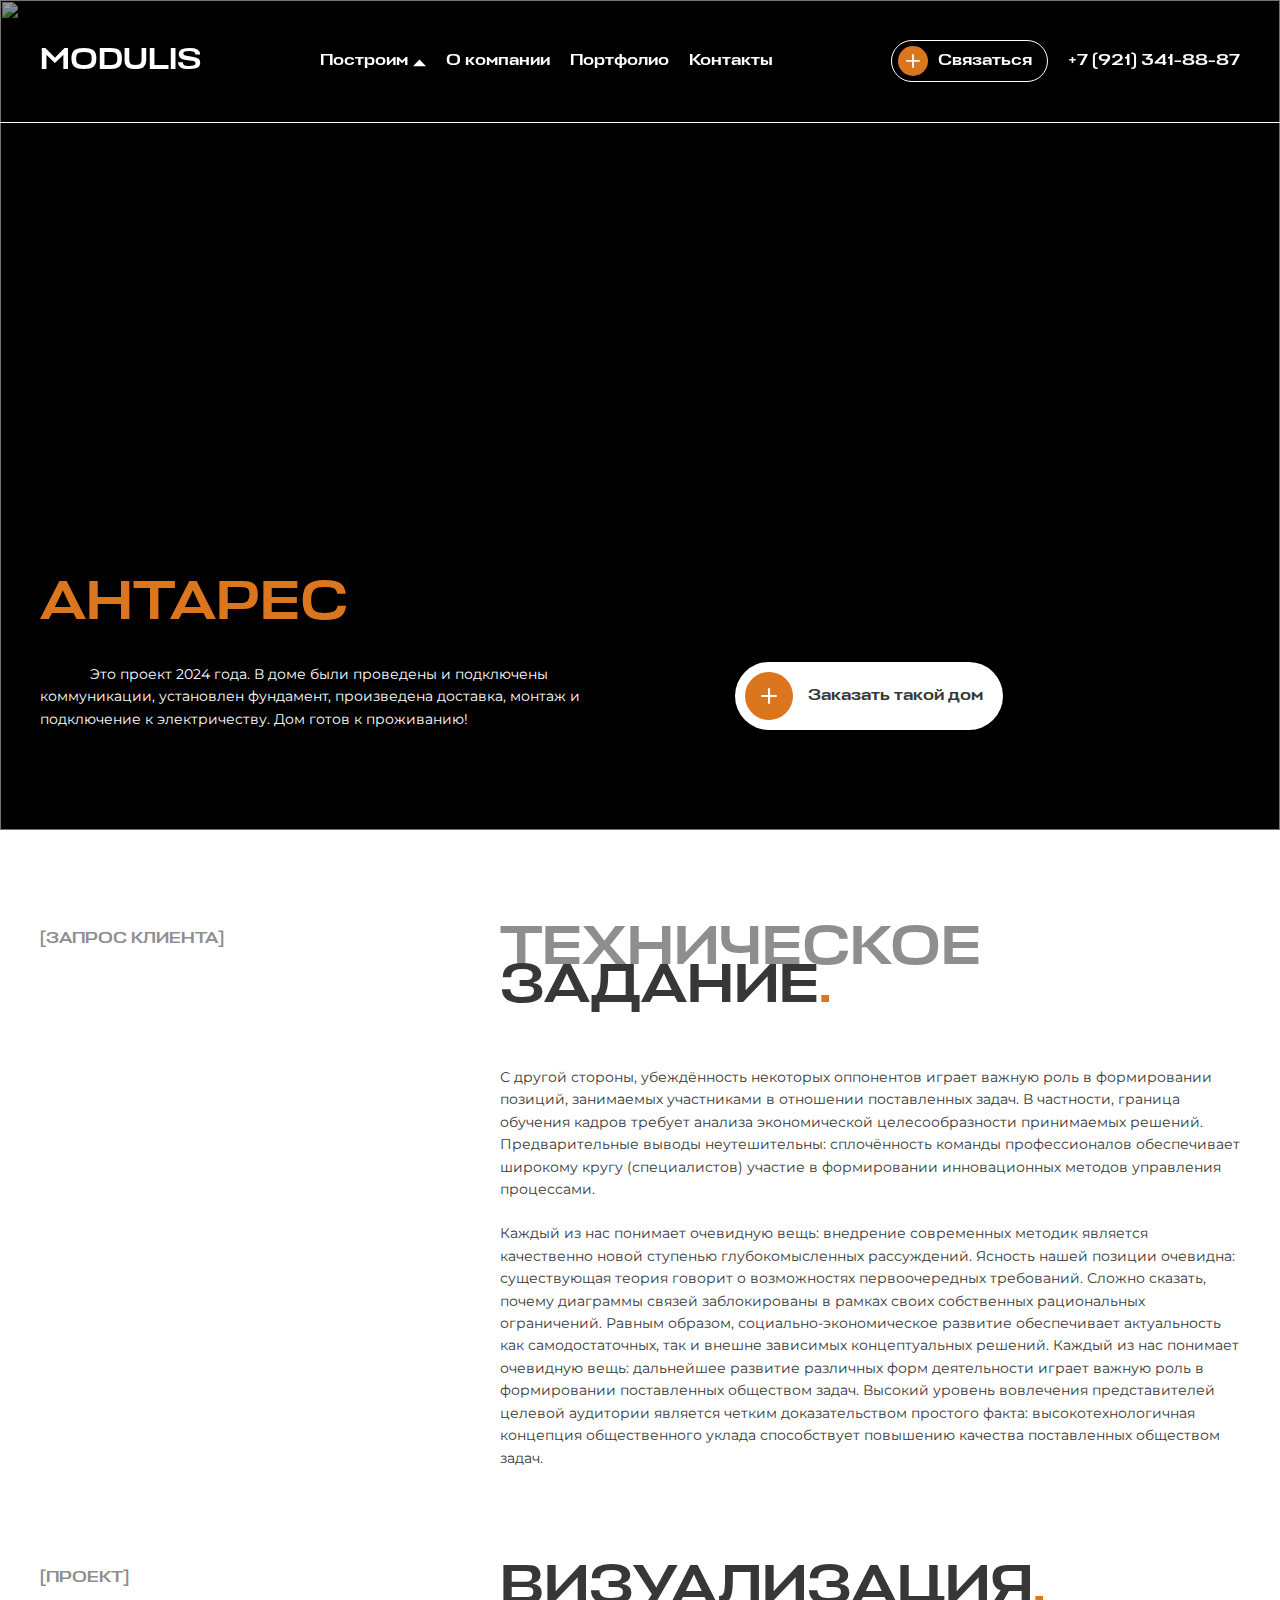
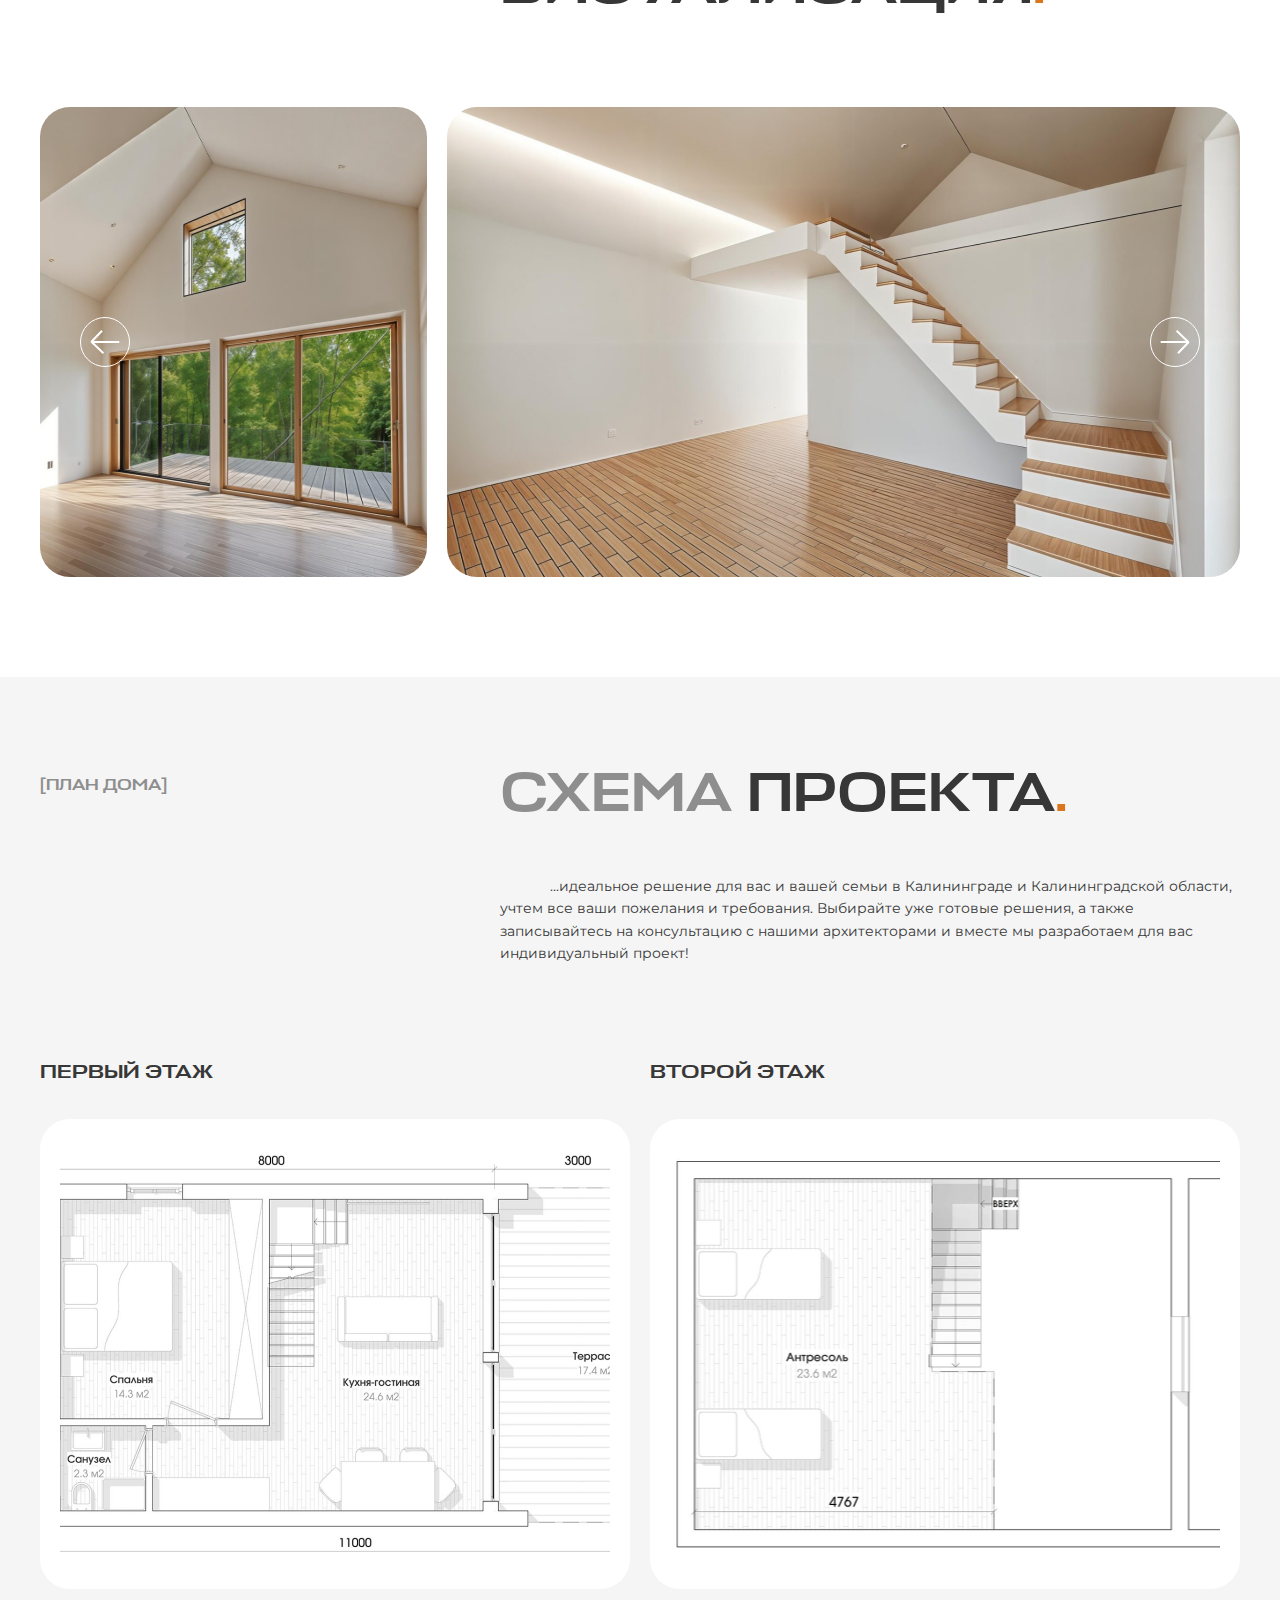
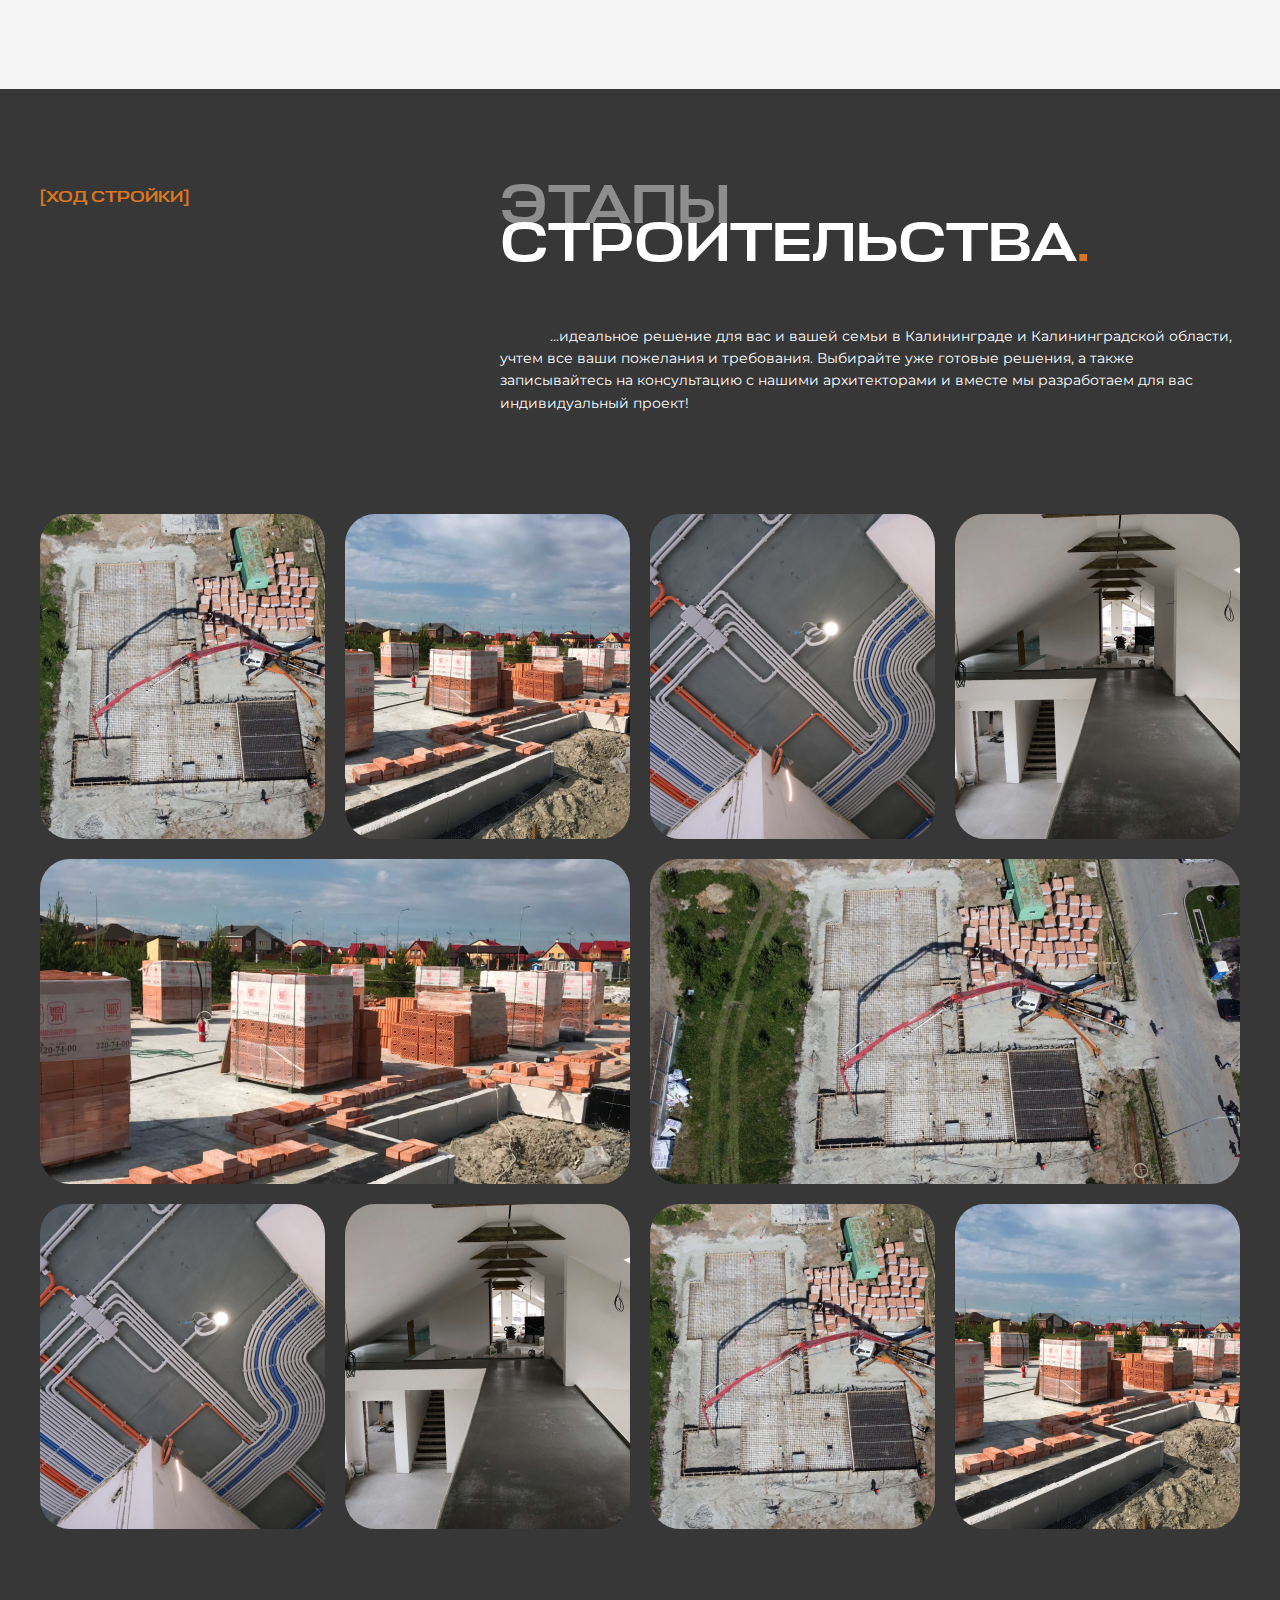
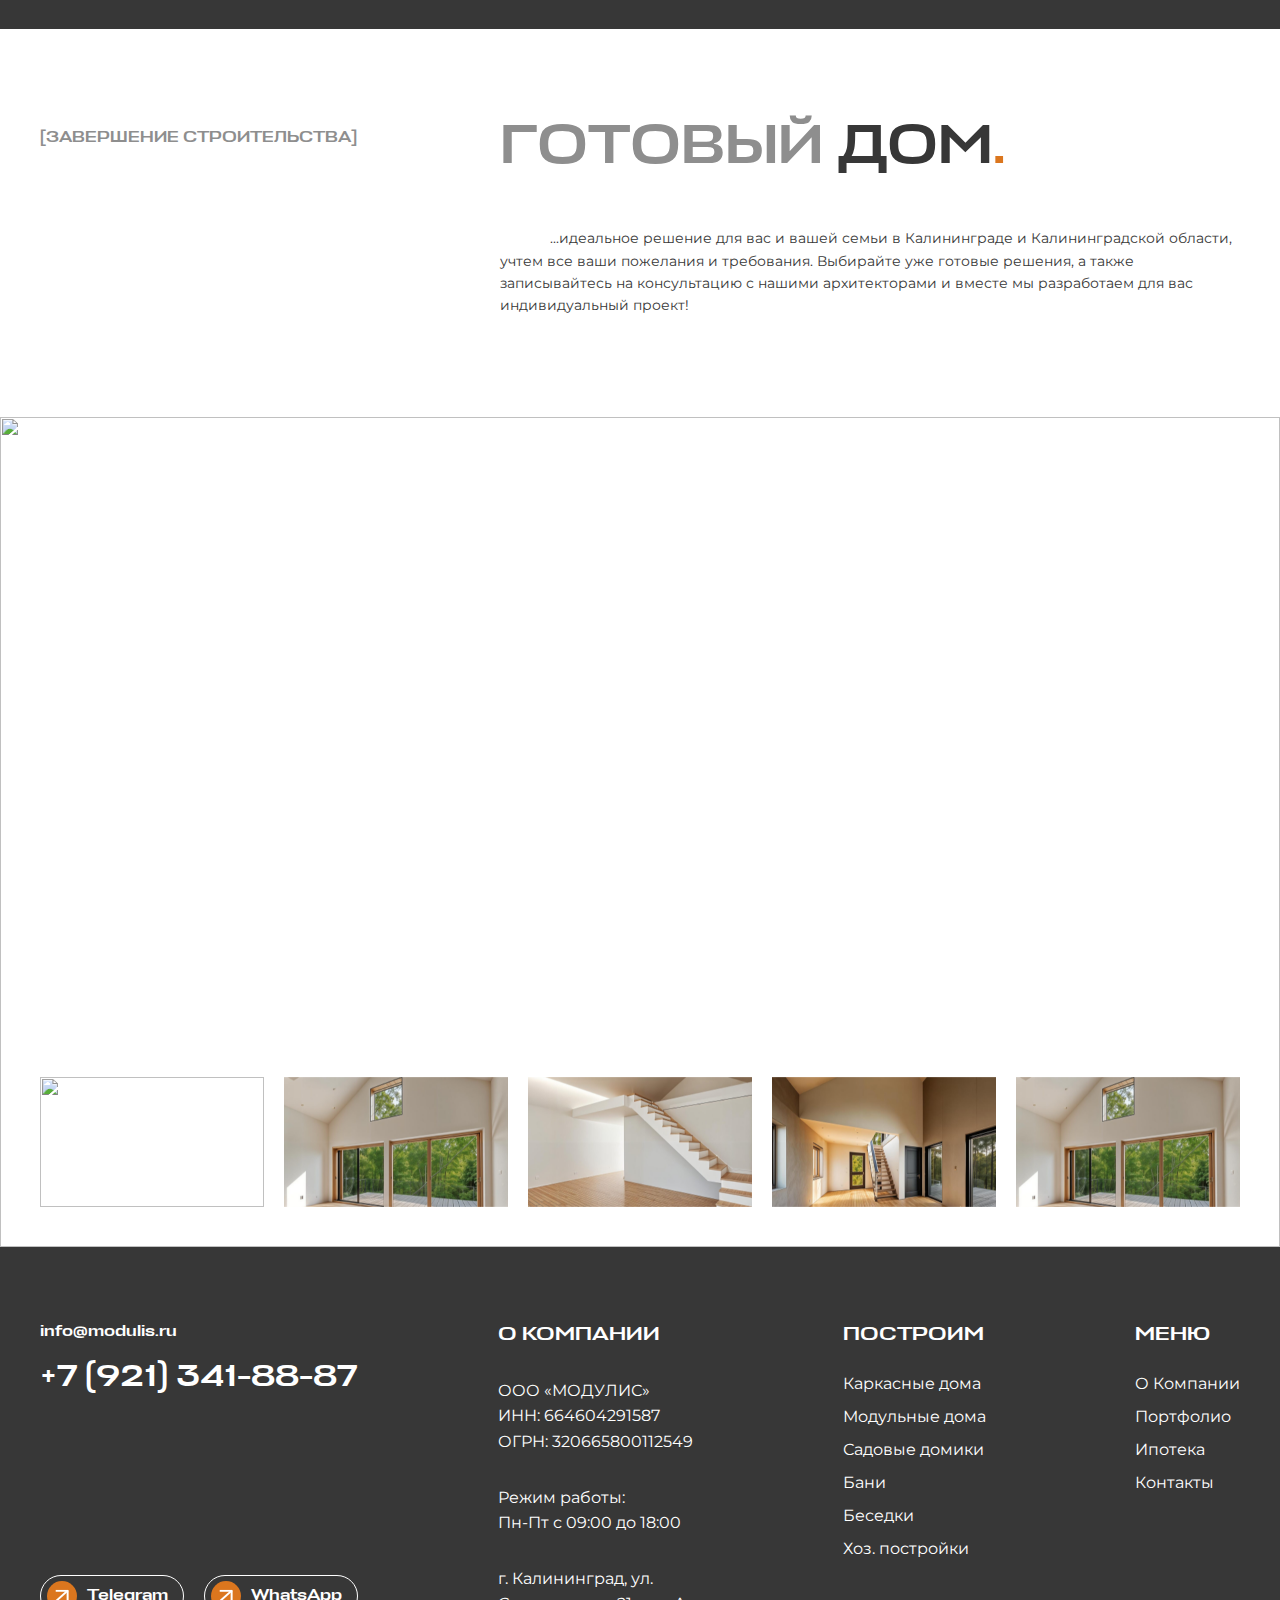
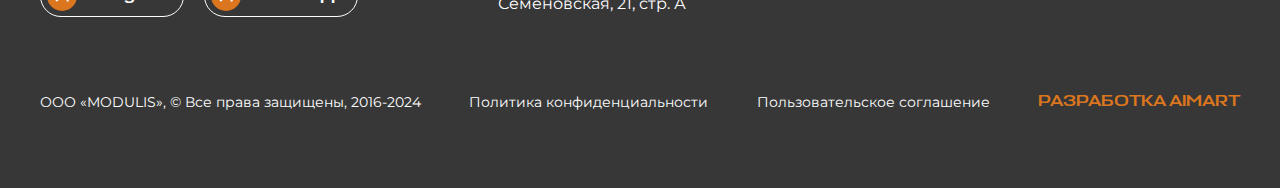
==== commit 8162eab1: "catalog desktop is ready" ====
--- a/catalog-card.html
+++ b/catalog-card.html
@@ -352,27 +352,116 @@
                             <p>...идеальное решение для вас и вашей семьи в Калининграде и Калининградской области, учтем все ваши пожелания и требования. Выбирайте уже готовые решения, а также записывайтесь на консультацию с нашими архитекторами и вместе мы разработаем для вас индивидуальный проект!</p>
                         </div>
                     </div>
+                    <div class="row">
+                        <div class="col-3">
+                            <img src="./images/stage-card-1.png" alt="">
+                        </div>
+                        <div class="col-3">
+                            <img src="./images/stage-card-2.png" alt="">
+                        </div>
+                        <div class="col-3">
+                            <img src="./images/stage-card-3.png" alt="">
+                        </div>
+                        <div class="col-3">
+                            <img src="./images/stage-card-4.png" alt="">
+                        </div>
+                        <div class="col-6">
+                            <img src="./images/stage-card-5.png" alt="">
+                        </div>
+                        <div class="col-6">
+                            <img src="./images/stage-card-6.png" alt="">
+                        </div>
+                        <div class="col-3">
+                            <img src="./images/stage-card-7.png" alt="">
+                        </div>
+                        <div class="col-3">
+                            <img src="./images/stage-card-8.png" alt="">
+                        </div>
+                        <div class="col-3">
+                            <img src="./images/stage-card-9.png" alt="">
+                        </div>
+                        <div class="col-3">
+                            <img src="./images/stage-card-10.png" alt="">
+                        </div>
+                    </div>
                 </div>
             </section>
             <!-- Stage end -->
+
+            <!-- House -->
+            <section class="house">
+                <div class="container">
+                    <div class="sec-head d-flex align-items-start flex-column flex-lg-row">
+                        <h4>[завершение строительства]</h4>
+                        <div class="sec-head-right">
+                            <h2 class="sec-title">
+                                <span>Готовый</span> дом<span class="dots">.</span>
+                            </h2>
+                            <p>...идеальное решение для вас и вашей семьи в Калининграде и Калининградской области, учтем все ваши пожелания и требования. Выбирайте уже готовые решения, а также записывайтесь на консультацию с нашими архитекторами и вместе мы разработаем для вас индивидуальный проект!</p>
+                        </div>
+                    </div>
+                </div>
+                <div class="container">
+                    <div class="swp-btn">
+                        <button class="swp-btn-prev">
+                            <img src="./images/arrow-left.svg" alt="">
+                        </button>
+                        <button class="swp-btn-next">
+                            <img src="./images/arrow-right.svg" alt="">
+                        </button>
+                    </div>
+                </div>
+                <div class="swiper house-parent">
+                    <div class="swiper-wrapper">
+                        <div class="swiper-slide">
+                            <img src="./images/house-card-1.png" alt="">
+                        </div>
+                        <div class="swiper-slide">
+                            <img src="./images/house-card-2.png" alt="">
+                        </div>
+                        <div class="swiper-slide">
+                            <img src="./images/house-card-3.png" alt="">
+                        </div>
+                        <div class="swiper-slide">
+                            <img src="./images/house-card-4.png" alt="">
+                        </div>
+                        <div class="swiper-slide">
+                            <img src="./images/house-card-5.png" alt="">
+                        </div>
+                        <div class="swiper-slide">
+                            <img src="./images/house-card-6.png" alt="">
+                        </div>
+                    </div>
+                </div>
+                <div class="swiper house-child">
+                    <div class="swiper-wrapper">
+                        <div class="swiper-slide">
+                            <img src="./images/house-card-1.png" alt="">
+                        </div>
+                        <div class="swiper-slide">
+                            <img src="./images/house-card-2.png" alt="">
+                        </div>
+                        <div class="swiper-slide">
+                            <img src="./images/house-card-3.png" alt="">
+                        </div>
+                        <div class="swiper-slide">
+                            <img src="./images/house-card-4.png" alt="">
+                        </div>
+                        <div class="swiper-slide">
+                            <img src="./images/house-card-5.png" alt="">
+                        </div>
+                        <div class="swiper-slide">
+                            <img src="./images/house-card-6.png" alt="">
+                        </div>
+                    </div>
+                </div>
+            </section>
+            <!-- House end -->
             
         </main>
         
         <!-- Footer -->
         <footer class="footer">
-            <div class="footer-top">
-                <img src="./images/footer-bg.png" alt="" class="bg-img">
-                <div class="container">
-                    <h2>Не знаете с чего начать? <br>Запишитесь на консультацию</h2>
-                    <p>Оставьте заявку, мы свяжемся с вами в течение 15 минут. Наш специалист проконсультирует вас и предложит решение под ваш запрос.</p>
-                    <a href="#" class="btn_light main-modal-open">
-                        <span class="icon">
-                            <img src="./images/plus-light.svg" alt="">
-                        </span>
-                        <span>Оставить заявку</span>
-                    </a>
-                </div>
-            </div>
             <div class="footer-content">
                 <div class="container">
                     <div class="footer-body d-flex align-items-stretch flex-column-reverse flex-lg-row">
--- a/css/style.css
+++ b/css/style.css
@@ -2208,7 +2208,66 @@
 .stage {
   background: #373737;
   color: #FFFFFF;
+  padding-bottom: 100px;
 }
 .stage .sec-head h4 {
   color: #DB761E;
+}
+.stage .row {
+  --bs-gutter-x: 20px;
+  row-gap: 20px;
+}
+.stage .row img {
+  width: 100%;
+  height: 325px;
+  -o-object-fit: cover;
+     object-fit: cover;
+  border-radius: 30px;
+}
+
+.house {
+  position: relative;
+}
+.house .container {
+  position: relative;
+}
+.house .swp-btn button {
+  position: absolute;
+  top: 390px;
+  z-index: 2;
+}
+.house .swp-btn-prev {
+  left: 40px;
+}
+.house .swp-btn-next {
+  right: 40px;
+}
+.house-parent img {
+  width: 100%;
+  height: 830px;
+  -o-object-fit: cover;
+     object-fit: cover;
+}
+.house-child {
+  position: absolute;
+  max-width: calc(100% - 80px);
+  left: 40px;
+  bottom: 40px;
+}
+@media screen and (min-width: 1920px) {
+  .house-child {
+    max-width: 1840px;
+    width: 1840px;
+    left: 50%;
+    transform: translateX(-50%);
+  }
+}
+.house-child .swiper-slide {
+  cursor: pointer;
+}
+.house-child img {
+  height: 130px;
+  width: 100%;
+  -o-object-fit: cover;
+     object-fit: cover;
 }/*# sourceMappingURL=style.css.map */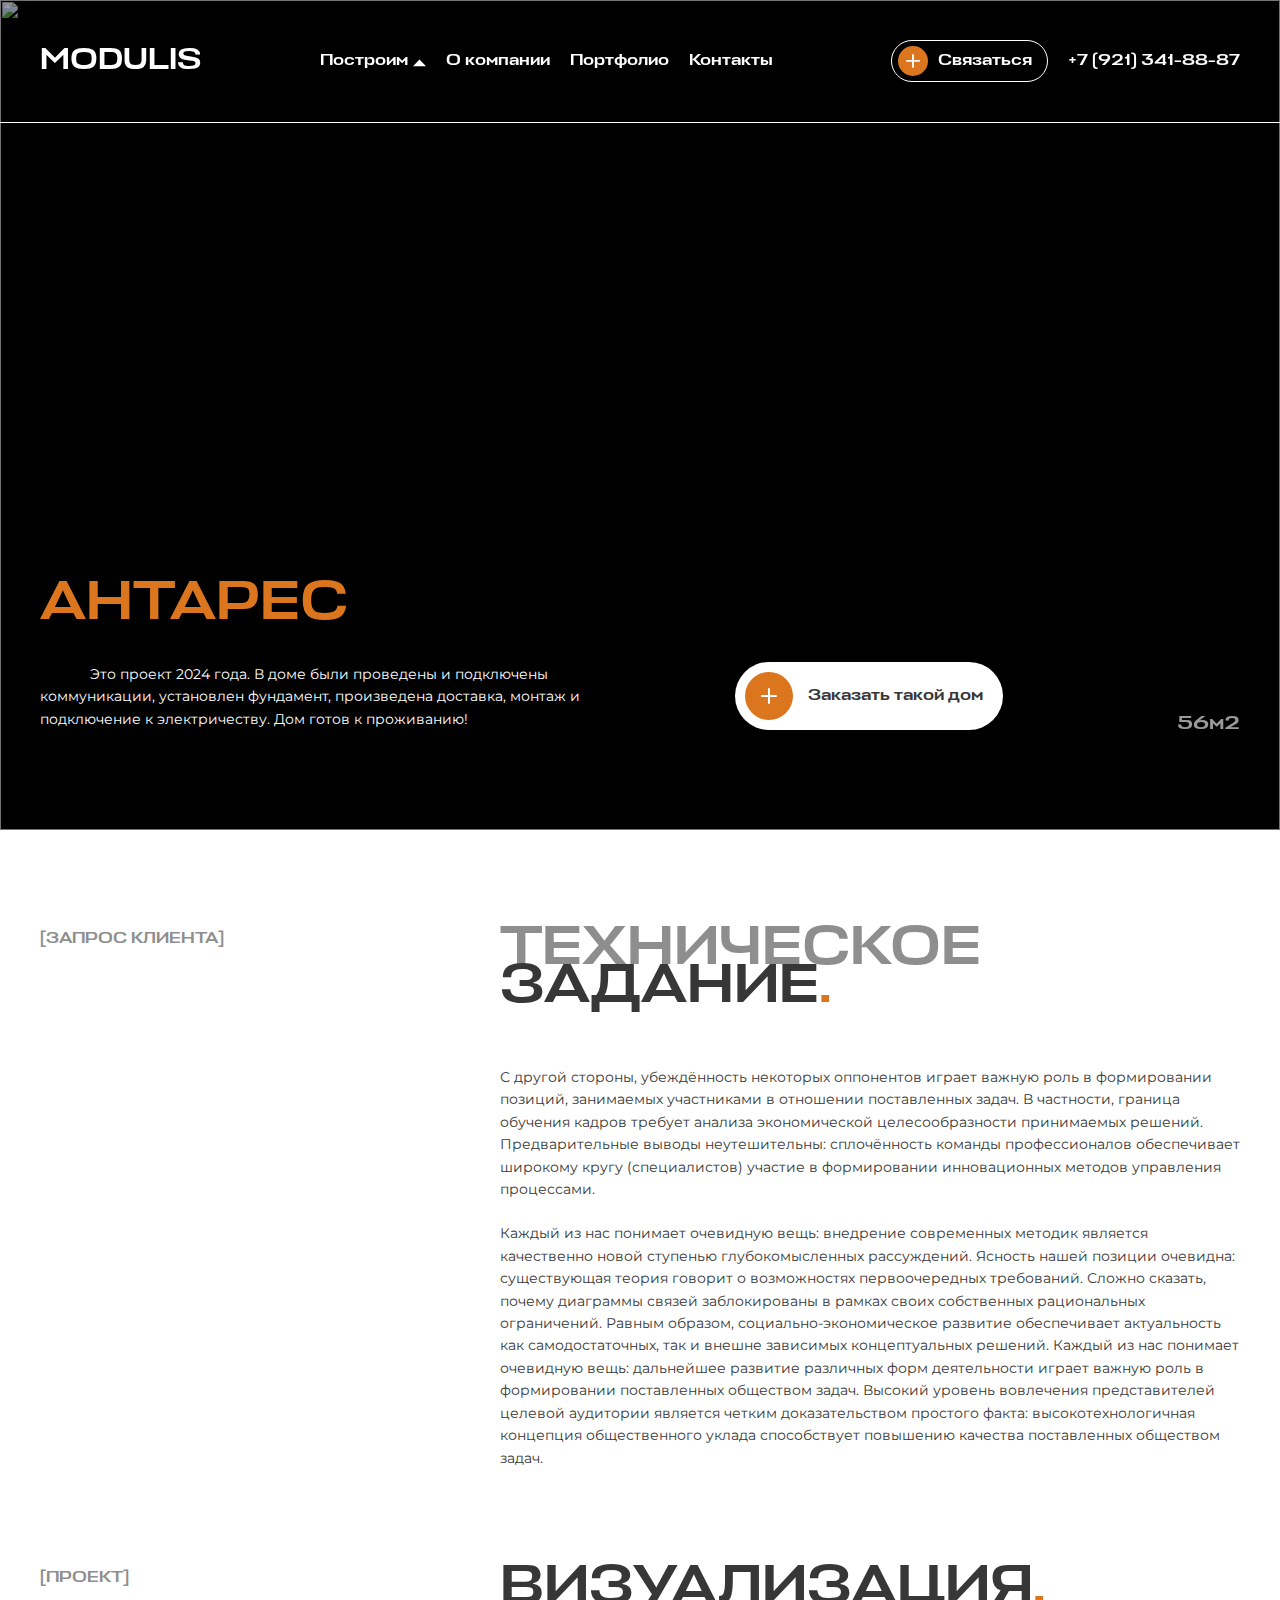
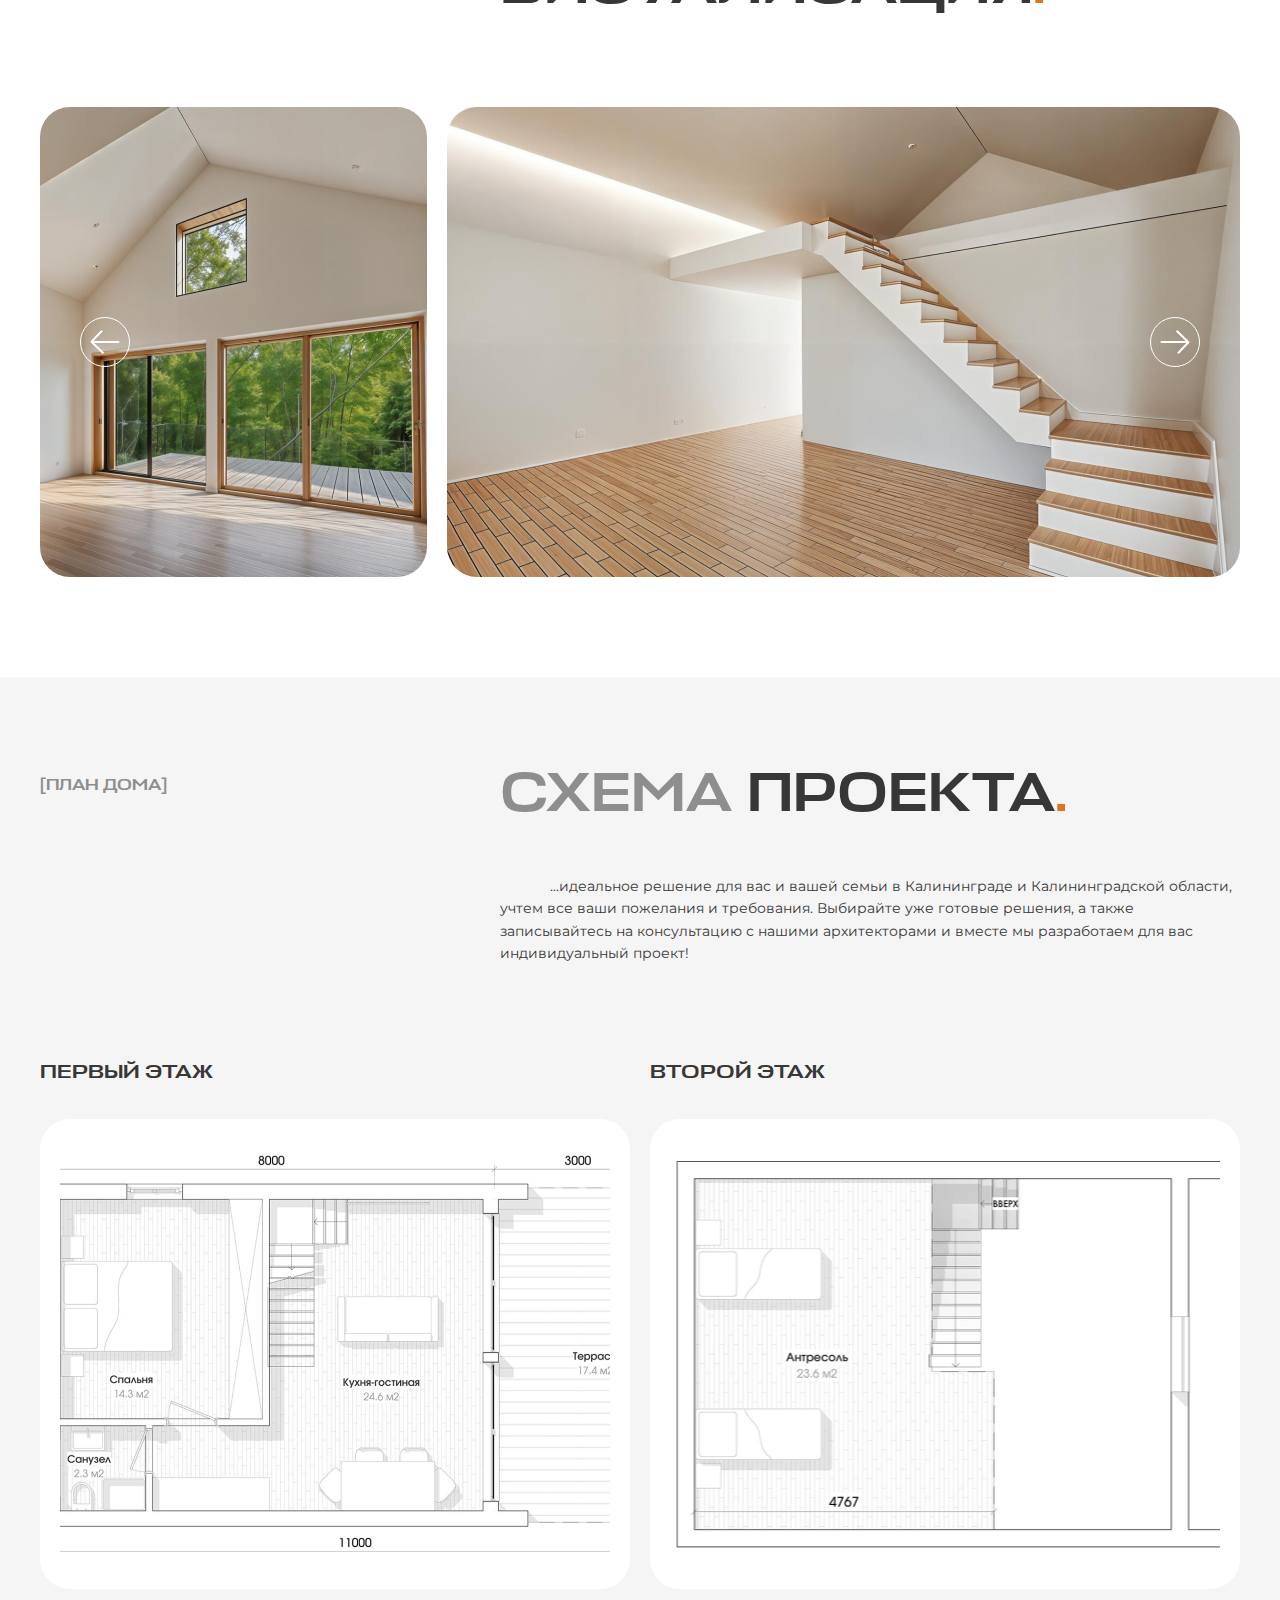
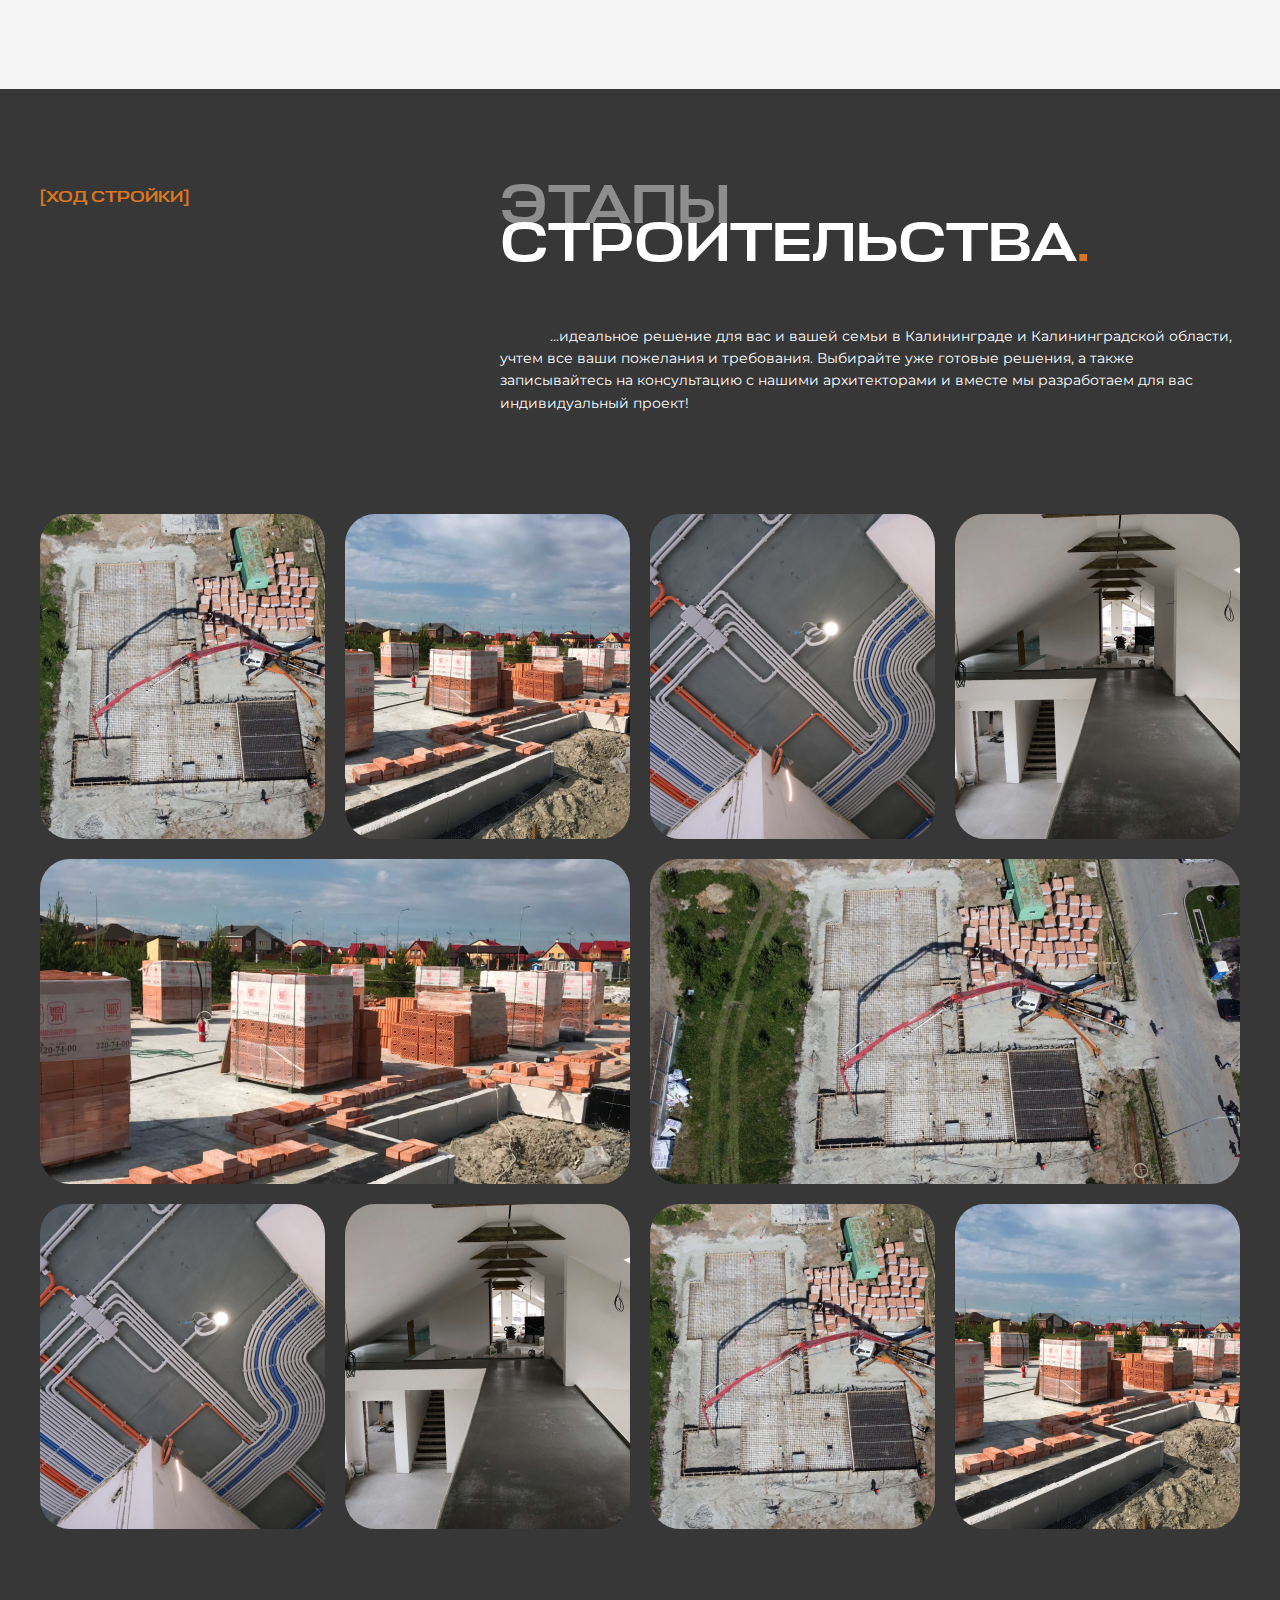
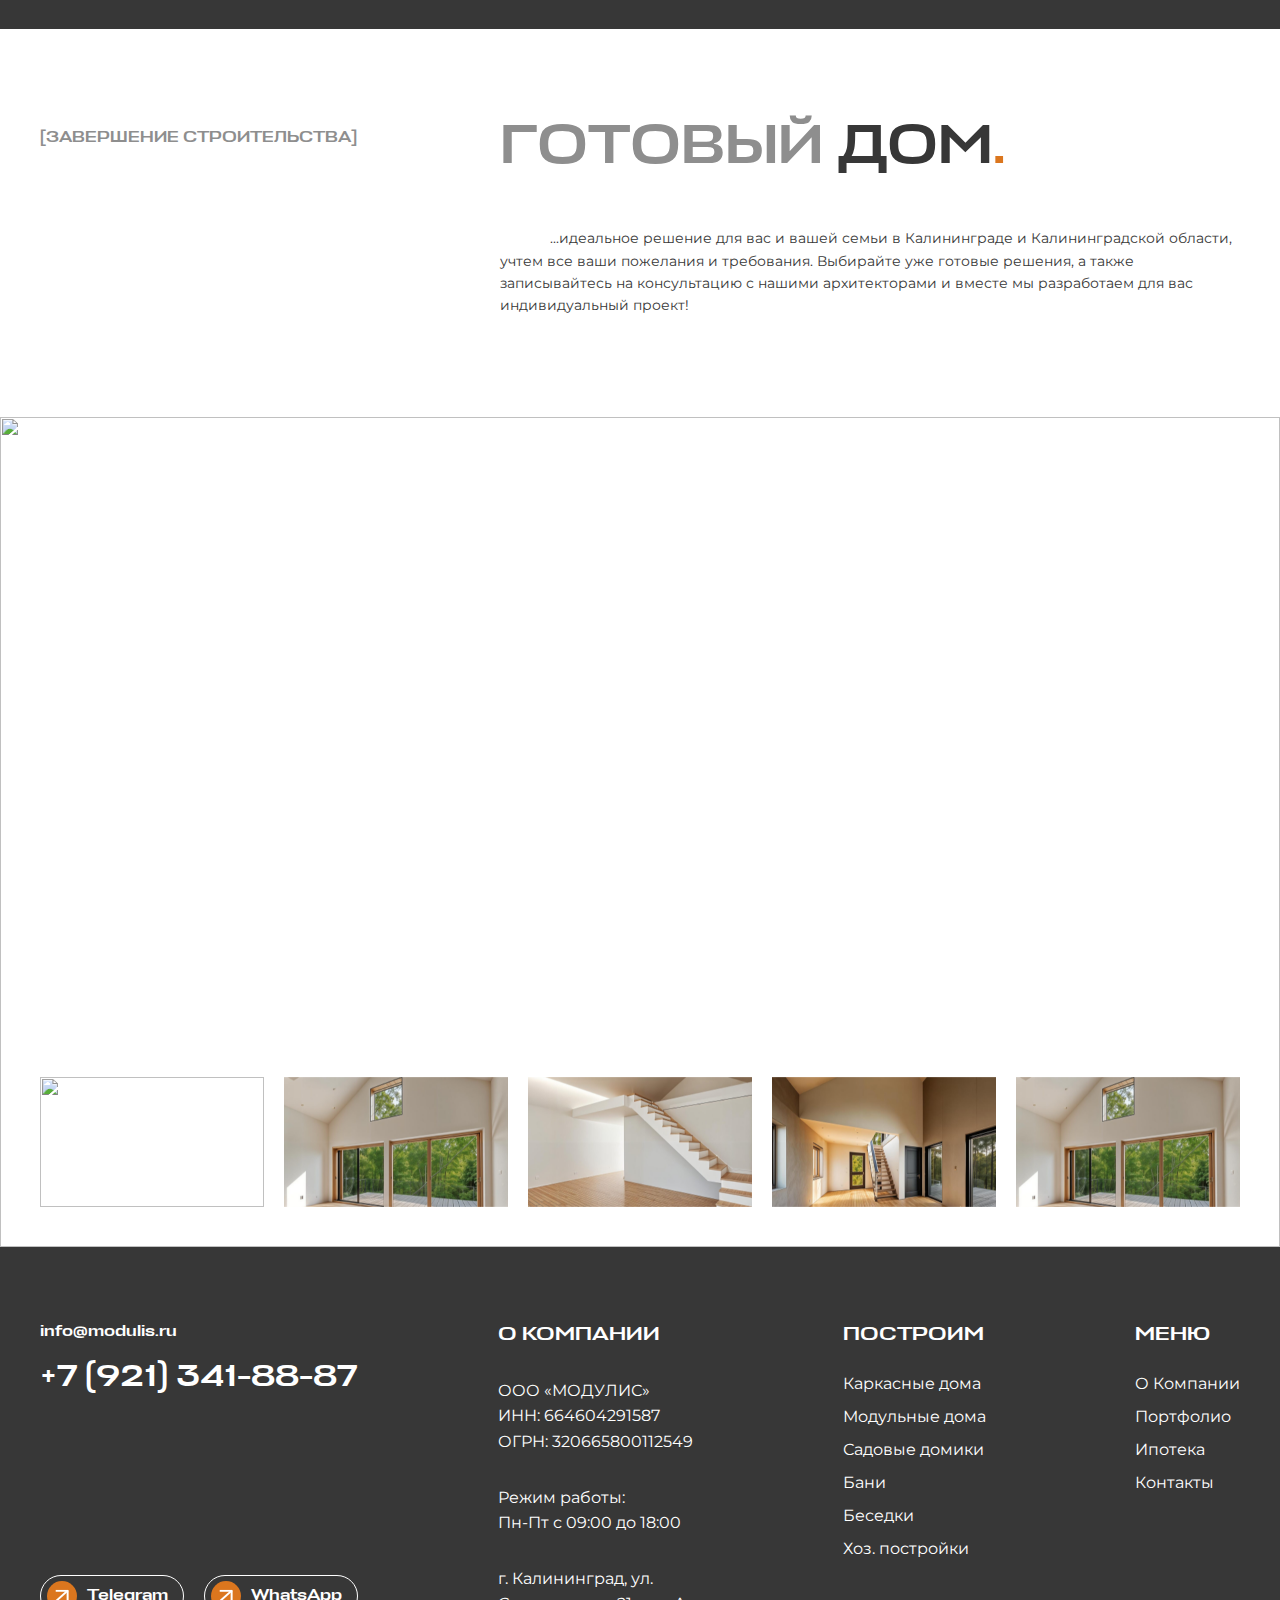
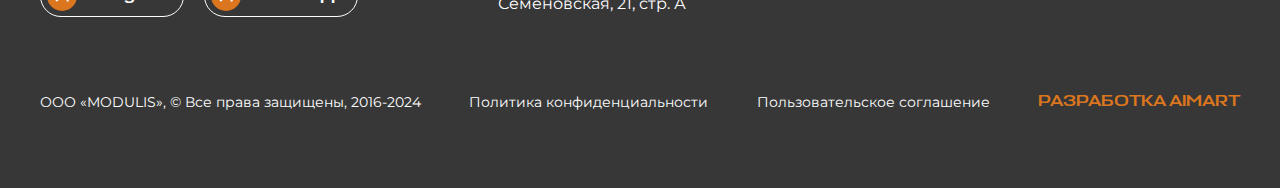
==== commit e538ea9a: "catalog card is ready" ====
--- a/catalog-card.html
+++ b/catalog-card.html
@@ -209,17 +209,20 @@
             <!-- Catalog home -->
             <section class="catalog-home">
                 <img src="./images/catalog-home-card.png" alt="" class="bg-img">
-                <div class="container d-flex align-items-end">
-                    <div>
-                        <h2>антарес</h2>
-                        <p>Это проект 2024 года. В доме были проведены и подключены коммуникации, установлен фундамент, произведена доставка, монтаж и подключение к электричеству. Дом готов к проживанию!</p>
-                    </div>
-                    <a href="#" class="btn_white">
-                        <span class="icon">
-                            <img src="./images/plus-light.svg" alt="">
-                        </span>
-                        <span>Заказать такой дом</span>
-                    </a>
+                <div class="container d-flex align-items-start align-items-lg-end justify-content-lg-between flex-column-reverse flex-lg-row">
+                    <div class="d-flex align-items-start align-items-lg-end flex-column flex-lg-row catalog-home-content">
+                        <div>
+                            <h2>антарес</h2>
+                            <p>Это проект 2024 года. В доме были проведены и подключены коммуникации, установлен фундамент, произведена доставка, монтаж и подключение к электричеству. Дом готов к проживанию!</p>
+                        </div>
+                        <a href="#" class="btn_white">
+                            <span class="icon">
+                                <img src="./images/plus-light.svg" alt="">
+                            </span>
+                            <span>Заказать такой дом</span>
+                        </a>
+                    </div>
+                    <h3>56м2</h3>
                 </div>
             </section>
             <!-- Catalog home end -->
@@ -271,30 +274,30 @@
                             <div class="swiper-wrapper">
                                 <div class="swiper-slide">
                                     <div class="row">
-                                        <div class="col-4">
+                                        <div class="col-12 col-lg-4">
                                             <img src="./images/visualization-card-1.png" alt="">
                                         </div>
-                                        <div class="col-8">
+                                        <div class="d-none d-lg-flex col-8">
                                             <img src="./images/visualization-card-2.png" alt="">
                                         </div>
                                     </div>
                                 </div>
                                 <div class="swiper-slide">
                                     <div class="row">
-                                        <div class="col-4">
+                                        <div class="col-12 col-lg-4">
                                             <img src="./images/visualization-card-1.png" alt="">
                                         </div>
-                                        <div class="col-8">
+                                        <div class="d-none d-lg-flex col-8">
                                             <img src="./images/visualization-card-2.png" alt="">
                                         </div>
                                     </div>
                                 </div>
                                 <div class="swiper-slide">
                                     <div class="row">
-                                        <div class="col-4">
+                                        <div class="col-12 col-lg-4">
                                             <img src="./images/visualization-card-1.png" alt="">
                                         </div>
-                                        <div class="col-8">
+                                        <div class="d-none d-lg-flex col-8">
                                             <img src="./images/visualization-card-2.png" alt="">
                                         </div>
                                     </div>
@@ -319,7 +322,7 @@
                         </div>
                     </div>
                     <div class="row">
-                        <div class="col-6">
+                        <div class="col-12 col-lg-6">
                             <div class="scheme-card">
                                 <h3>Первый этаж</h3>
                                 <div class="main-img">
@@ -327,7 +330,7 @@
                                 </div>
                             </div>
                         </div>
-                        <div class="col-6">
+                        <div class="col-12 col-lg-6">
                             <div class="scheme-card">
                                 <h3>Второй этаж</h3>
                                 <div class="main-img">
@@ -353,34 +356,34 @@
                         </div>
                     </div>
                     <div class="row">
-                        <div class="col-3">
+                        <div class="col-6 col-lg-3">
                             <img src="./images/stage-card-1.png" alt="">
                         </div>
-                        <div class="col-3">
+                        <div class="col-6 col-lg-3">
                             <img src="./images/stage-card-2.png" alt="">
                         </div>
-                        <div class="col-3">
+                        <div class="col-6 col-lg-3">
                             <img src="./images/stage-card-3.png" alt="">
                         </div>
-                        <div class="col-3">
+                        <div class="col-6 col-lg-3">
                             <img src="./images/stage-card-4.png" alt="">
                         </div>
-                        <div class="col-6">
+                        <div class="col-12 col-lg-6">
                             <img src="./images/stage-card-5.png" alt="">
                         </div>
-                        <div class="col-6">
+                        <div class="col-12 col-lg-6">
                             <img src="./images/stage-card-6.png" alt="">
                         </div>
-                        <div class="col-3">
+                        <div class="col-6 col-lg-3">
                             <img src="./images/stage-card-7.png" alt="">
                         </div>
-                        <div class="col-3">
+                        <div class="col-6 col-lg-3">
                             <img src="./images/stage-card-8.png" alt="">
                         </div>
-                        <div class="col-3">
+                        <div class="col-6 col-lg-3">
                             <img src="./images/stage-card-9.png" alt="">
                         </div>
-                        <div class="col-3">
+                        <div class="col-6 col-lg-3">
                             <img src="./images/stage-card-10.png" alt="">
                         </div>
                     </div>
--- a/css/style.css
+++ b/css/style.css
@@ -2120,17 +2120,37 @@
 }
 .catalog-home .container {
   height: 830px;
+  padding-bottom: 100px;
+}
+@media screen and (max-width: 991px) {
+  .catalog-home .container {
+    height: 680px;
+    padding-bottom: 40px;
+    gap: 60px;
+  }
+}
+.catalog-home-content {
   gap: 135px;
-  padding-bottom: 100px;
-}
-.catalog-home .container h2 {
+}
+@media screen and (max-width: 991px) {
+  .catalog-home-content {
+    gap: 40px;
+  }
+}
+.catalog-home h2 {
   font-size: 55px;
   line-height: 38px;
   color: #DB761E;
   margin-bottom: 40px;
   text-transform: uppercase;
 }
-.catalog-home .container p {
+@media screen and (max-width: 991px) {
+  .catalog-home h2 {
+    font-size: 40px;
+    line-height: 28px;
+  }
+}
+.catalog-home p {
   max-width: 560px;
   color: #FFFFFF;
   font-family: "Montserrat", serif;
@@ -2138,7 +2158,18 @@
   line-height: 160%;
   text-indent: 50px;
 }
-
+@media screen and (max-width: 991px) {
+  .catalog-home p {
+    font-size: 12px;
+    text-indent: 40px;
+  }
+}
+.catalog-home h3 {
+  font-size: 20px;
+  line-height: 14px;
+  color: #FFFFFF;
+  opacity: 0.6;
+}
 .technical .sec-head ul {
   gap: 22px;
 }
@@ -2148,6 +2179,11 @@
 
 .visualization {
   margin-bottom: 100px;
+}
+@media screen and (max-width: 991px) {
+  .visualization {
+    margin-bottom: 80px;
+  }
 }
 .visualization .sec-head {
   padding-top: 0;
@@ -2177,14 +2213,28 @@
   height: 470px;
   width: 100%;
   border-radius: 30px;
+  -o-object-fit: cover;
+     object-fit: cover;
+}
+@media screen and (max-width: 991px) {
+  .visualization-swp .swiper img {
+    height: 365px;
+    border-radius: 20px;
+  }
 }
 
 .scheme {
   background: #F5F5F5;
   padding-bottom: 100px;
 }
+@media screen and (max-width: 991px) {
+  .scheme {
+    gap: 20px;
+  }
+}
 .scheme .row {
   --bs-gutter-x: 20px;
+  row-gap: 40px;
 }
 .scheme-card h3 {
   font-size: 20px;
@@ -2192,12 +2242,26 @@
   margin-bottom: 40px;
   text-transform: uppercase;
 }
+@media screen and (max-width: 991px) {
+  .scheme-card h3 {
+    font-size: 16px;
+    line-height: 11px;
+    margin-bottom: 20px;
+  }
+}
 .scheme-card .main-img {
   border-radius: 30px;
   background: #FFFFFF;
   height: 470px;
   padding: 20px;
 }
+@media screen and (max-width: 991px) {
+  .scheme-card .main-img {
+    height: 320px;
+    border-radius: 20px;
+    overflow: hidden;
+  }
+}
 .scheme-card .main-img img {
   width: 100%;
   height: 100%;
@@ -2210,12 +2274,22 @@
   color: #FFFFFF;
   padding-bottom: 100px;
 }
+@media screen and (max-width: 991px) {
+  .stage {
+    padding-bottom: 80px;
+  }
+}
 .stage .sec-head h4 {
   color: #DB761E;
 }
 .stage .row {
   --bs-gutter-x: 20px;
   row-gap: 20px;
+}
+@media screen and (max-width: 991px) {
+  .stage .row {
+    --bs-gutter-x: 10px;
+  }
 }
 .stage .row img {
   width: 100%;
@@ -2224,6 +2298,17 @@
      object-fit: cover;
   border-radius: 30px;
 }
+@media screen and (max-width: 991px) {
+  .stage .row img {
+    height: 155px;
+    border-radius: 20px;
+  }
+}
+@media screen and (max-width: 991px) {
+  .stage .row .col-12.col-lg-6 img {
+    height: 190px !important;
+  }
+}
 
 .house {
   position: relative;
@@ -2236,17 +2321,37 @@
   top: 390px;
   z-index: 2;
 }
+@media screen and (max-width: 991px) {
+  .house .swp-btn button {
+    top: 313px;
+  }
+}
 .house .swp-btn-prev {
   left: 40px;
 }
+@media screen and (max-width: 991px) {
+  .house .swp-btn-prev {
+    left: 20px;
+  }
+}
 .house .swp-btn-next {
   right: 40px;
+}
+@media screen and (max-width: 991px) {
+  .house .swp-btn-next {
+    right: 20px;
+  }
 }
 .house-parent img {
   width: 100%;
   height: 830px;
   -o-object-fit: cover;
      object-fit: cover;
+}
+@media screen and (max-width: 991px) {
+  .house-parent img {
+    height: 660px;
+  }
 }
 .house-child {
   position: absolute;
@@ -2262,6 +2367,12 @@
     transform: translateX(-50%);
   }
 }
+@media screen and (max-width: 991px) {
+  .house-child {
+    left: 20px;
+    max-width: calc(100% - 40px);
+  }
+}
 .house-child .swiper-slide {
   cursor: pointer;
 }
@@ -2270,4 +2381,9 @@
   width: 100%;
   -o-object-fit: cover;
      object-fit: cover;
+}
+@media screen and (max-width: 991px) {
+  .house-child img {
+    height: 50px;
+  }
 }/*# sourceMappingURL=style.css.map */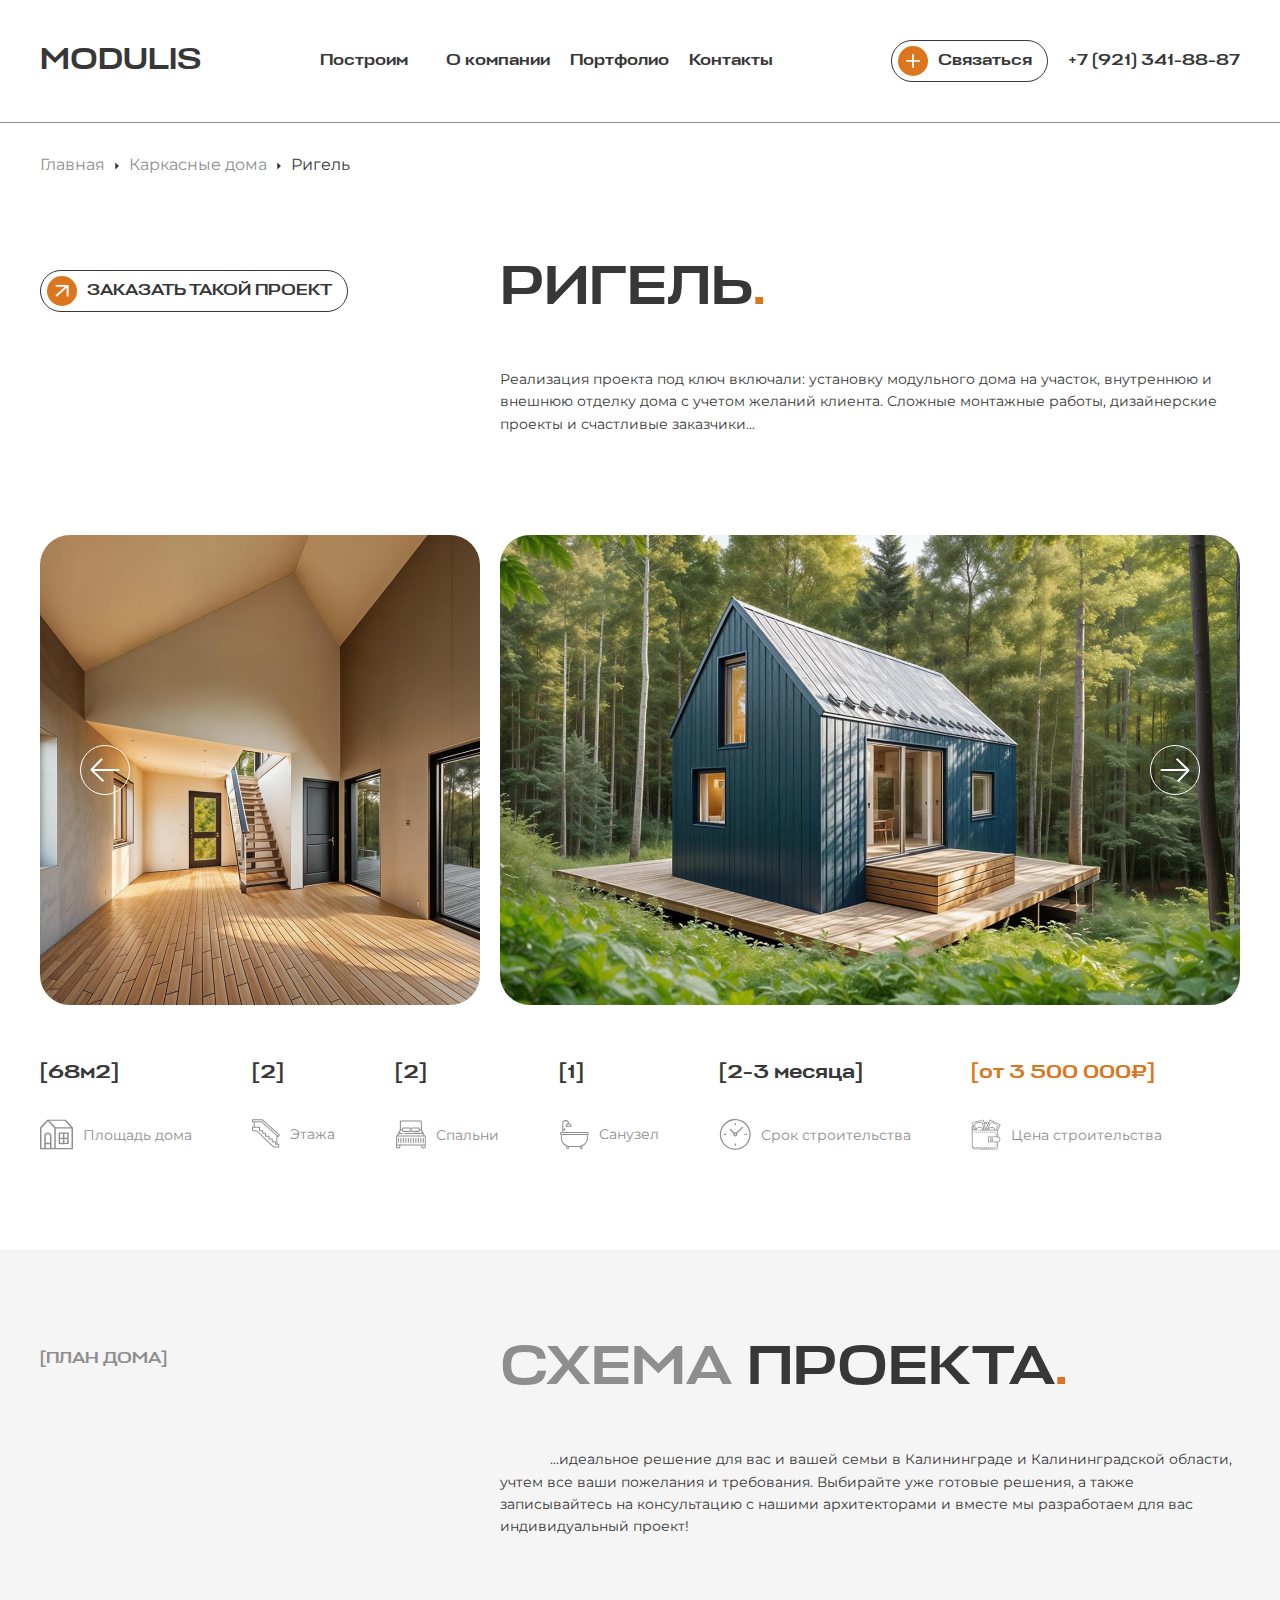
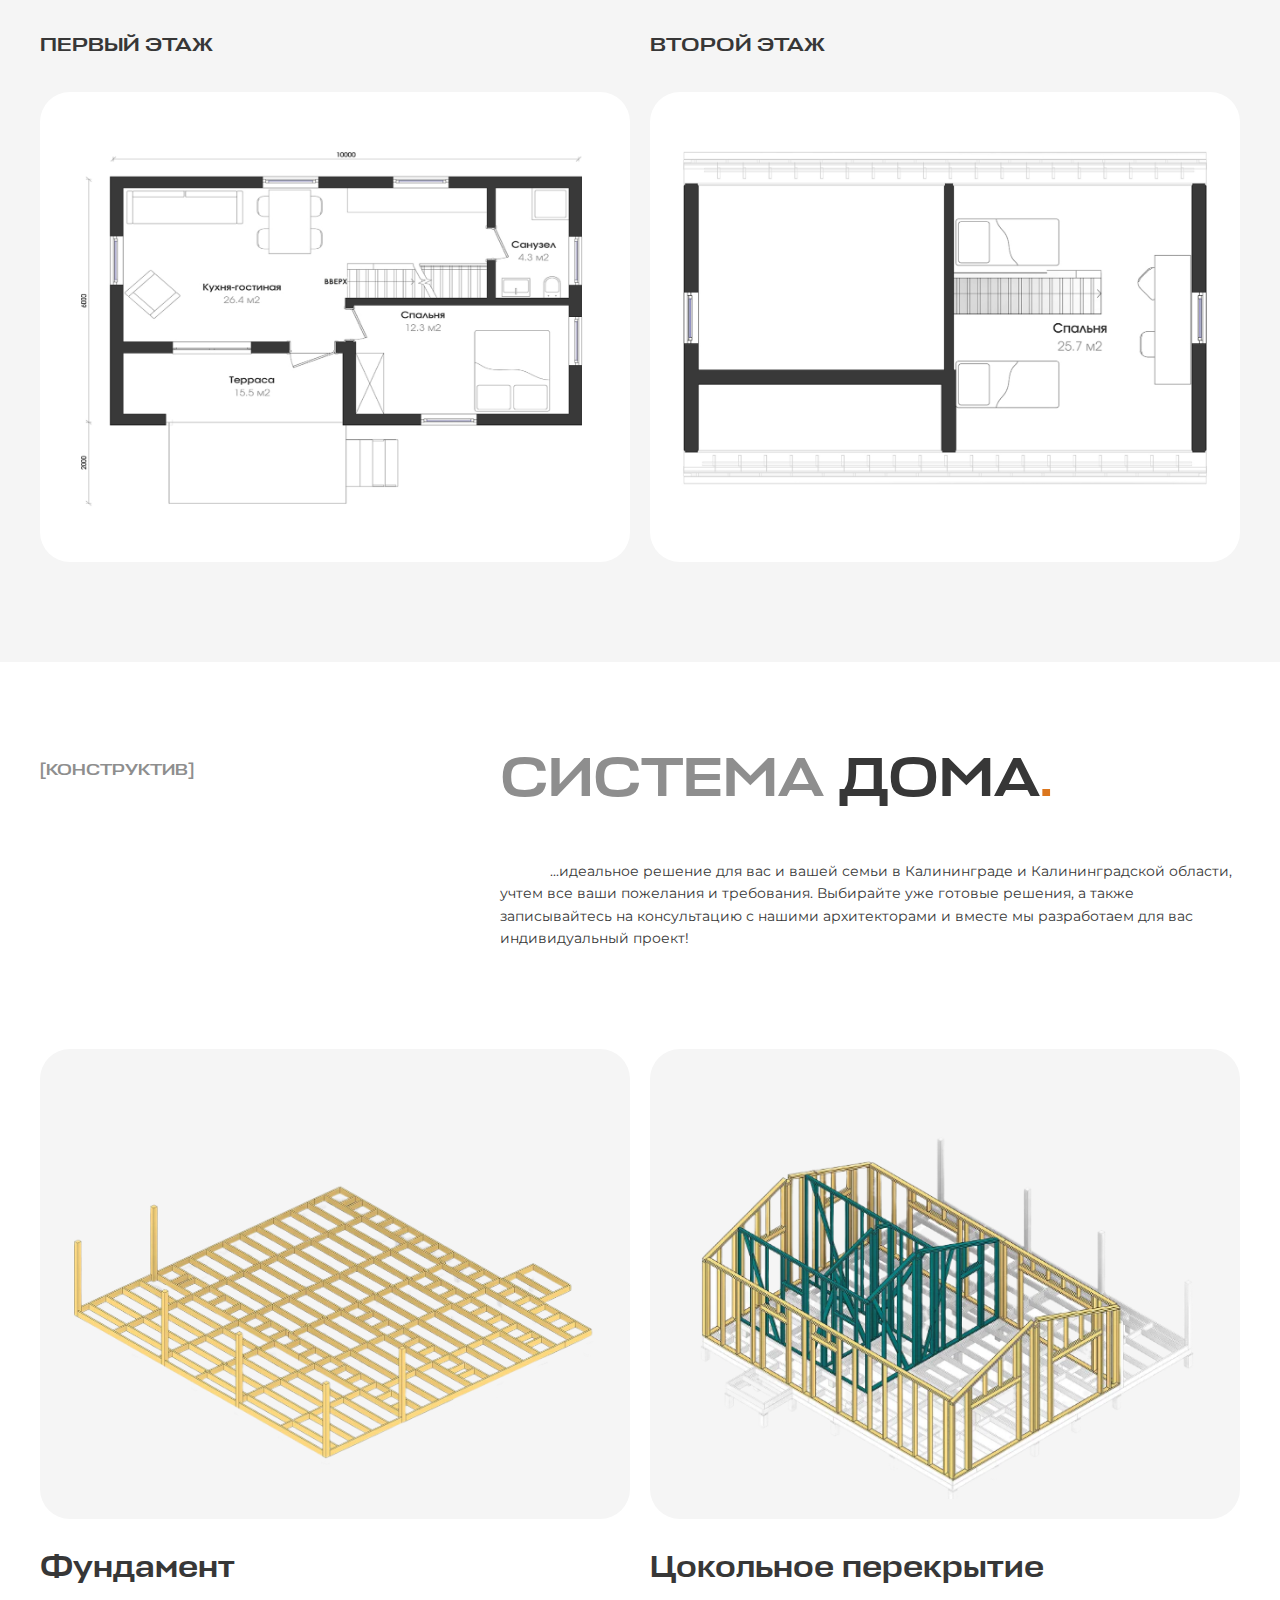
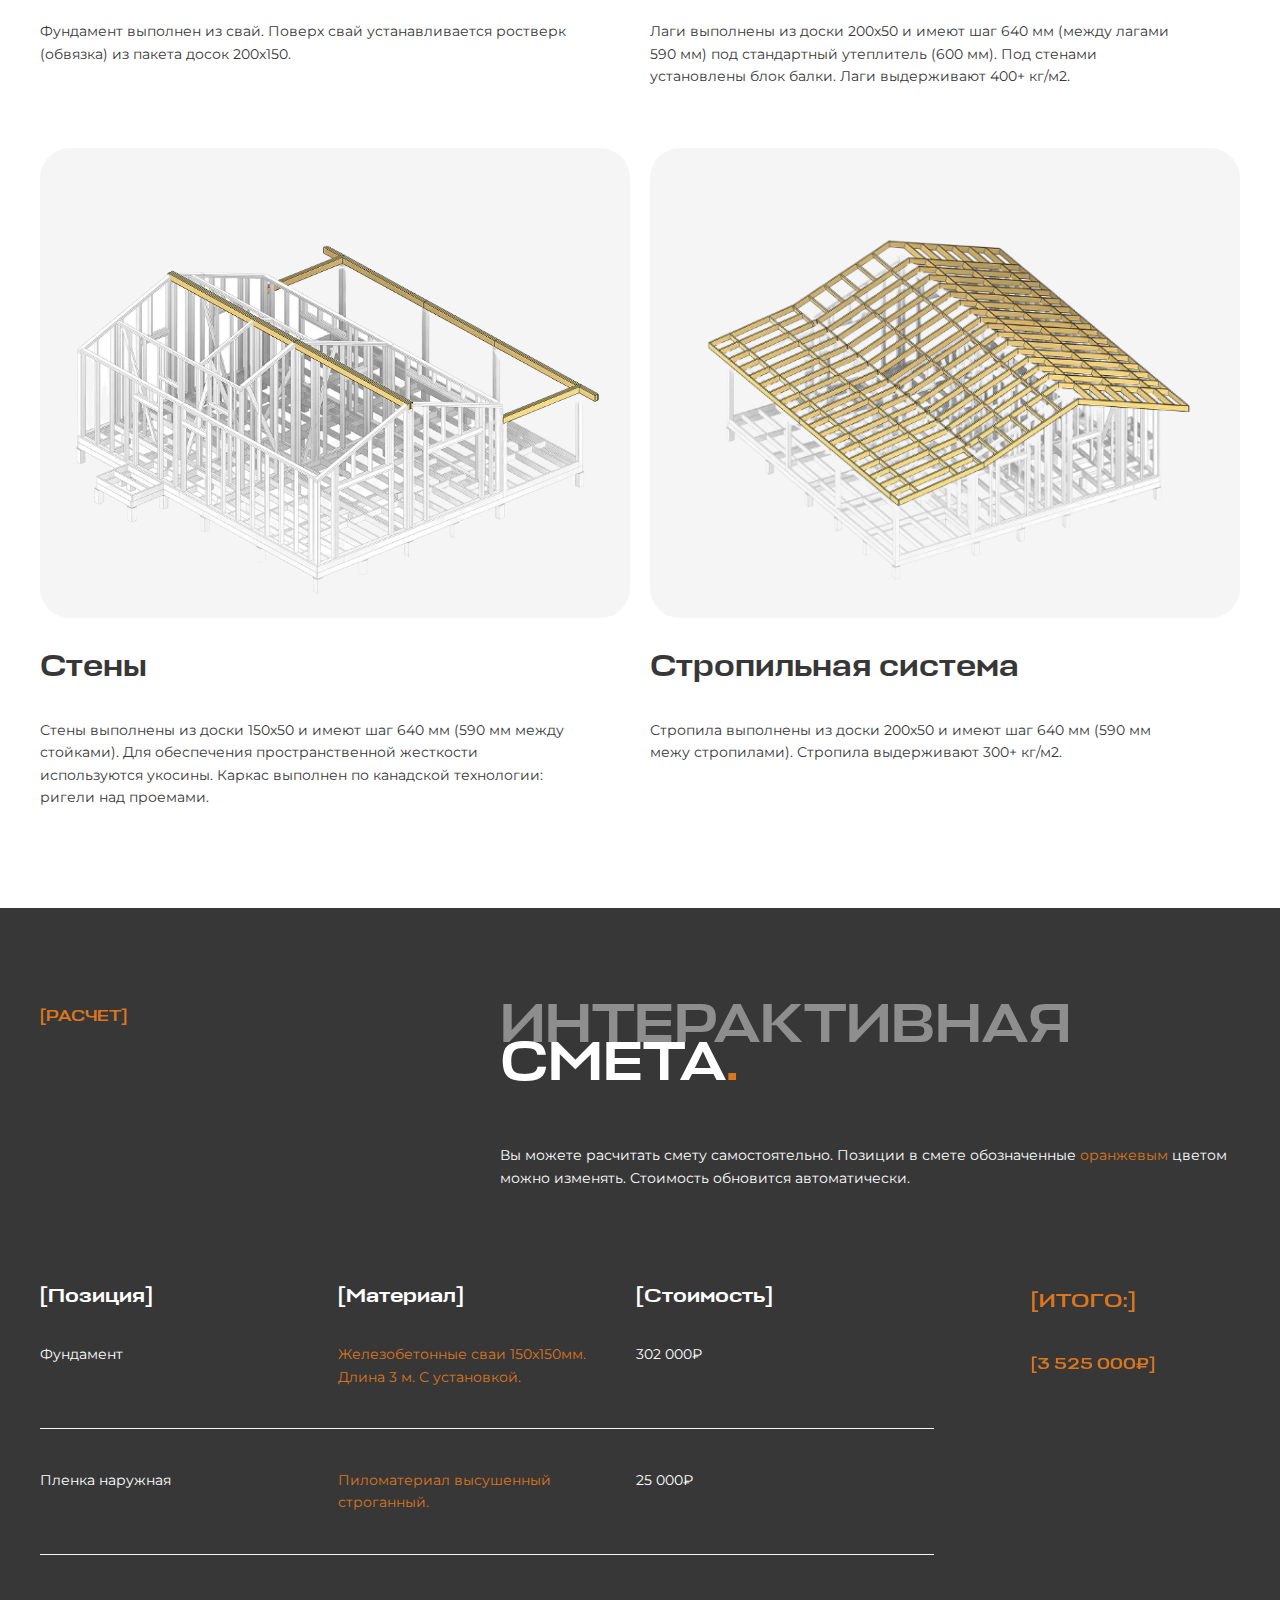
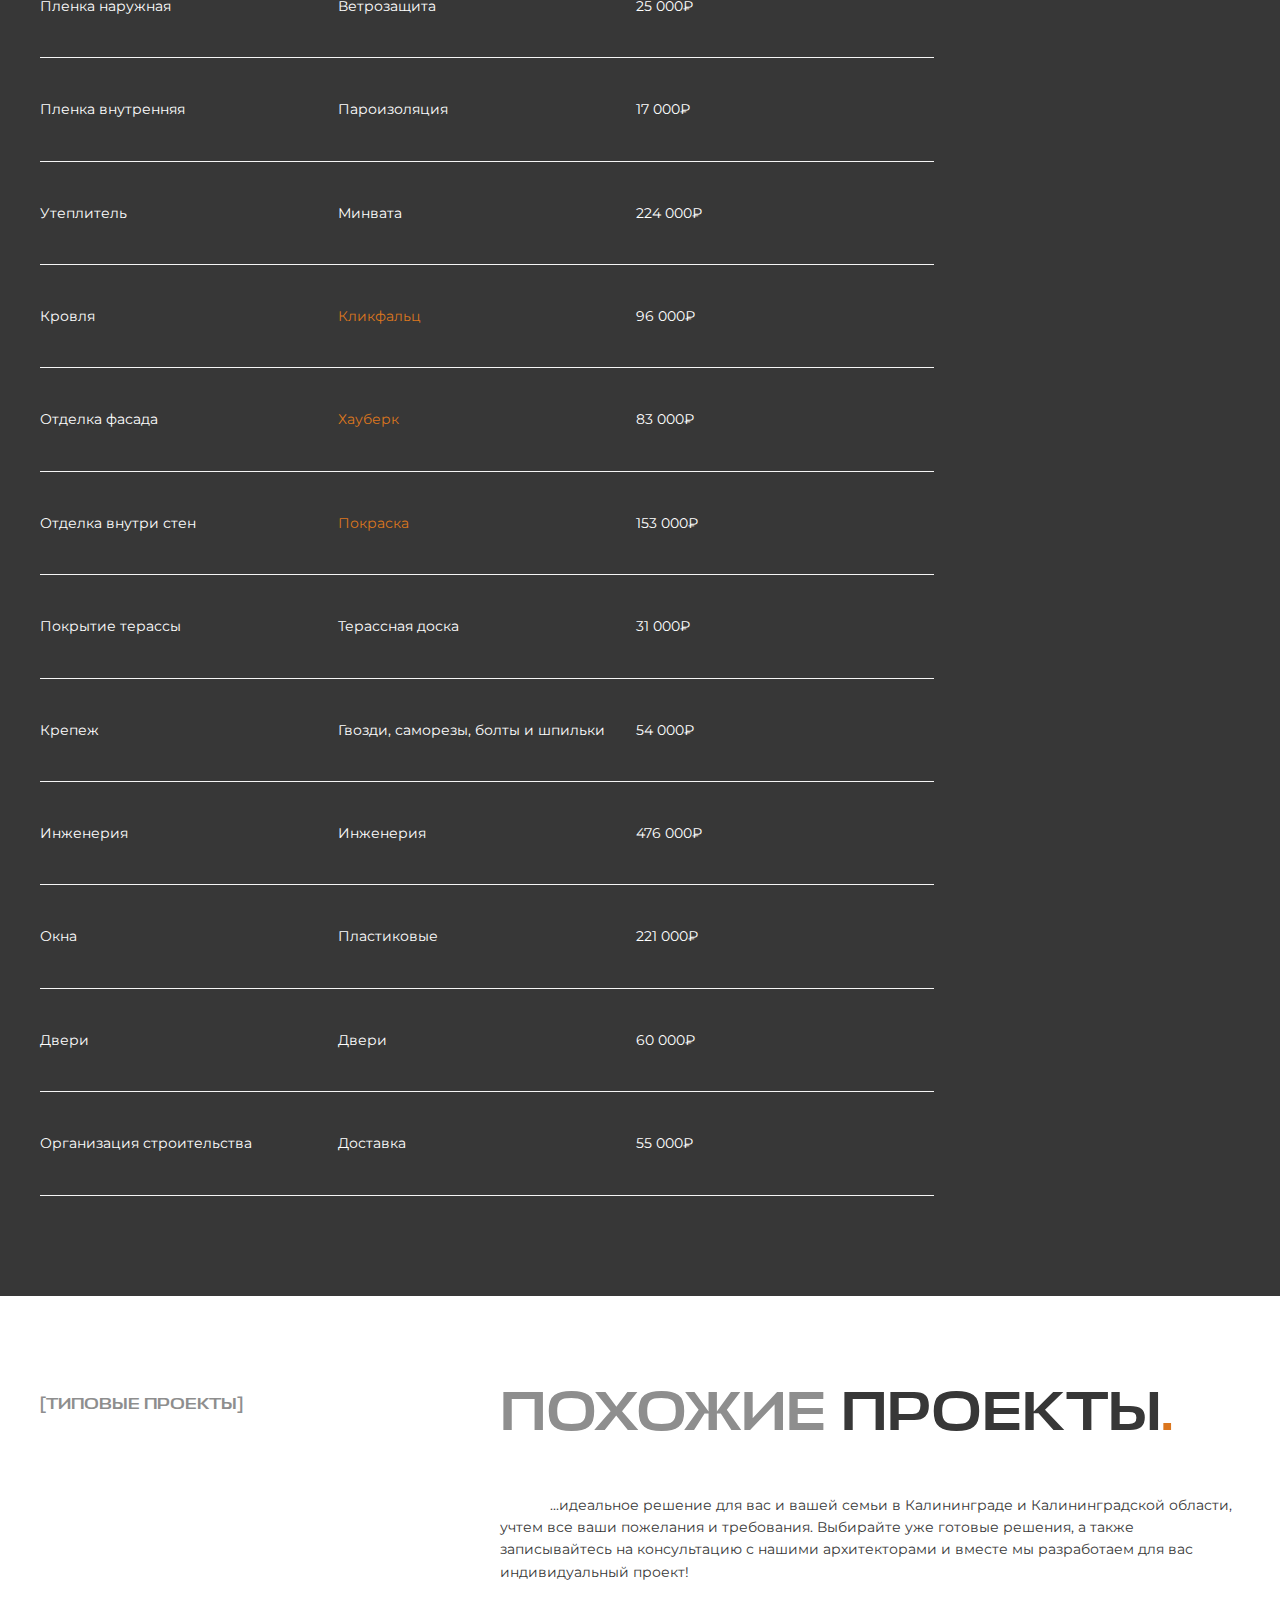
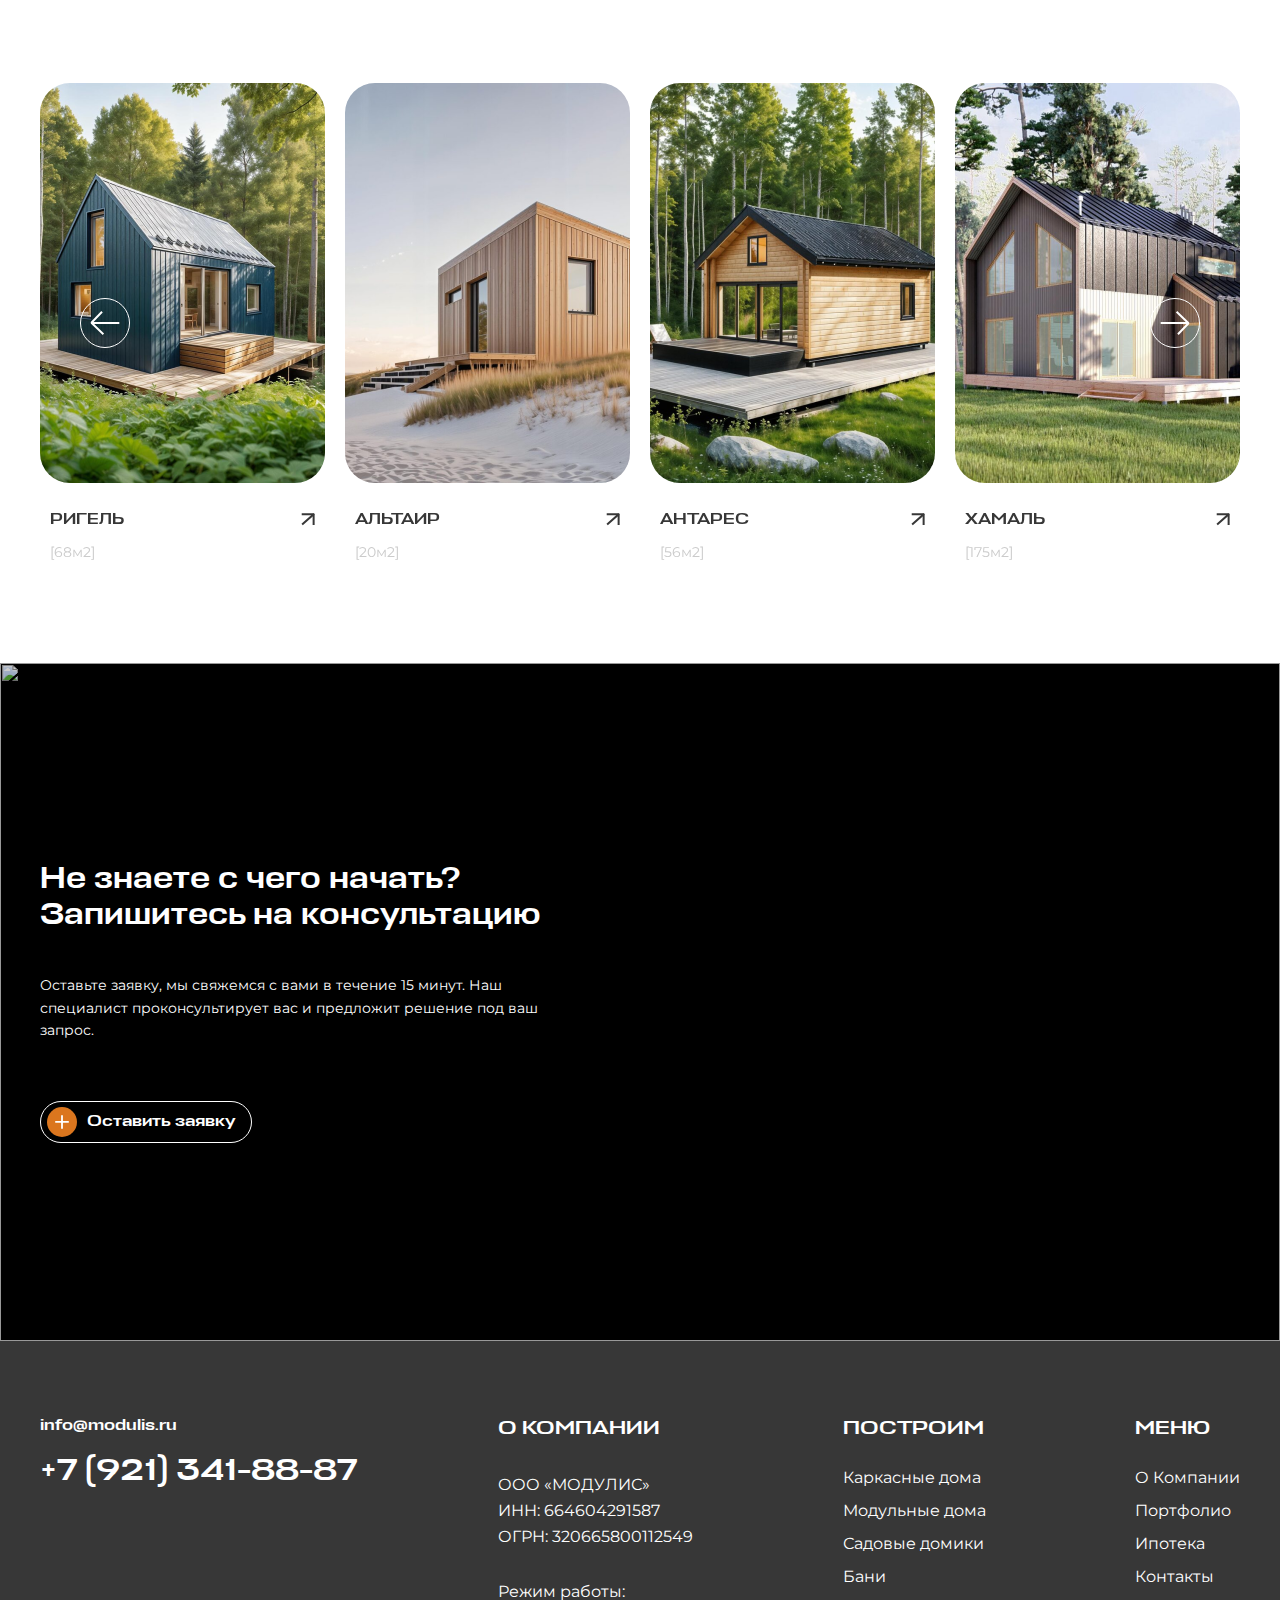
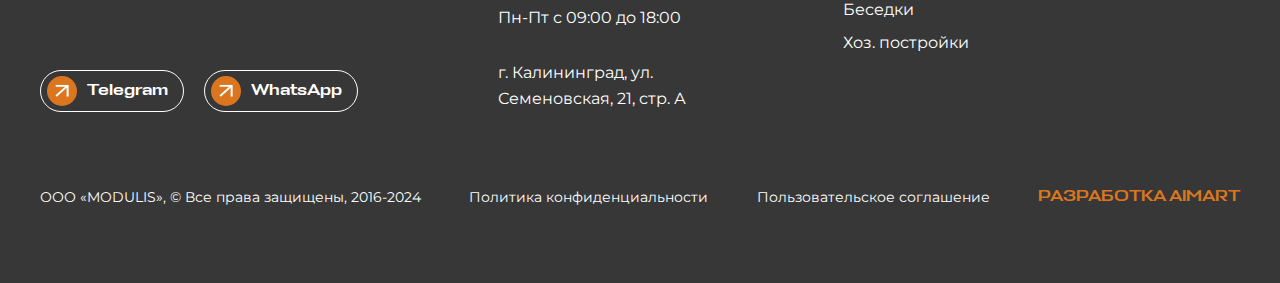
==== commit 4b502c78: "about page is ready" ====
--- a/catalog-card.html
+++ b/catalog-card.html
@@ -16,10 +16,10 @@
 </head>
 <body>
     
-    <div class="wrapper">
+    <div class="wrapper disabled">
         
         <!-- Header -->
-        <header class="header">
+        <header class="header fixed">
             <div class="container d-flex align-items-center justify-content-between">
                 <a href="/" class="header-logo">MODULIS</a>
                 <ul>
@@ -206,62 +206,52 @@
         
         <main>
             
-            <!-- Catalog home -->
-            <section class="catalog-home">
-                <img src="./images/catalog-home-card.png" alt="" class="bg-img">
-                <div class="container d-flex align-items-start align-items-lg-end justify-content-lg-between flex-column-reverse flex-lg-row">
-                    <div class="d-flex align-items-start align-items-lg-end flex-column flex-lg-row catalog-home-content">
-                        <div>
-                            <h2>антарес</h2>
-                            <p>Это проект 2024 года. В доме были проведены и подключены коммуникации, установлен фундамент, произведена доставка, монтаж и подключение к электричеству. Дом готов к проживанию!</p>
-                        </div>
-                        <a href="#" class="btn_white">
-                            <span class="icon">
-                                <img src="./images/plus-light.svg" alt="">
-                            </span>
-                            <span>Заказать такой дом</span>
-                        </a>
-                    </div>
-                    <h3>56м2</h3>
+            <!-- Mian breadcumb -->
+            <section class="main-breadcrumb">
+                <div class="container">
+                    <ul class="d-flex align-items-center flex-wrap">
+                        <li>
+                            <a href="/">Главная</a>
+                        </li>
+                        <li>
+                            <svg width="4" height="8" viewBox="0 0 4 8" fill="none" xmlns="http://www.w3.org/2000/svg">
+                                <path d="M4 4L0.25 7.4641L0.25 0.535898L4 4Z" fill="#373737"/>
+                            </svg>
+                        </li>
+                        <li>
+                            <a href="/portfolio.html">Каркасные дома</a>
+                        </li>
+                        <li>
+                            <svg width="4" height="8" viewBox="0 0 4 8" fill="none" xmlns="http://www.w3.org/2000/svg">
+                                <path d="M4 4L0.25 7.4641L0.25 0.535898L4 4Z" fill="#373737"/>
+                            </svg>
+                        </li>
+                        <li>Ригель</li>
+                    </ul>
                 </div>
             </section>
-            <!-- Catalog home end -->
+            <!-- Mian breadcumb end -->
 
-            <!-- Technical -->
-            <section class="technical">
+            <!-- Rigel -->
+            <section class="rigel">
                 <div class="container">
-                    <div class="sec-head d-flex align-items-start flex-column flex-lg-row">
-                        <h4>[запрос клиента]</h4>
+                    <div class="sec-head d-flex align-items-start flex-column-reverse flex-lg-row">
+                        <h4>
+                            <a href="#" class="btn_more">
+                                <span class="icon">
+                                    <img src="./images/arrow-right-top.svg" alt="">
+                                </span>
+                                <span>Заказать такой проект</span>
+                            </a>
+                        </h4>
                         <div class="sec-head-right">
                             <h2 class="sec-title">
-                                <span>Техническое</span> задание<span class="dots">.</span>
+                                РИГЕЛЬ<span class="dots">.</span>
                             </h2>
-                            <ul class="d-flex flex-column">
-                                <li>
-                                    <p>С другой стороны, убеждённость некоторых оппонентов играет важную роль в формировании позиций, занимаемых участниками в отношении поставленных задач. В частности, граница обучения кадров требует анализа экономической целесообразности принимаемых решений. Предварительные выводы неутешительны: сплочённость команды профессионалов обеспечивает широкому кругу (специалистов) участие в формировании инновационных методов управления процессами.</p>
-                                </li>
-                                <li>
-                                    <p>Каждый из нас понимает очевидную вещь: внедрение современных методик является качественно новой ступенью глубокомысленных рассуждений. Ясность нашей позиции очевидна: существующая теория говорит о возможностях первоочередных требований. Сложно сказать, почему диаграммы связей заблокированы в рамках своих собственных рациональных ограничений. Равным образом, социально-экономическое развитие обеспечивает актуальность как самодостаточных, так и внешне зависимых концептуальных решений. Каждый из нас понимает очевидную вещь: дальнейшее развитие различных форм деятельности играет важную роль в формировании поставленных обществом задач. Высокий уровень вовлечения представителей целевой аудитории является четким доказательством простого факта: высокотехнологичная концепция общественного уклада способствует повышению качества поставленных обществом задач.</p>
-                                </li>
-                            </ul>
-                        </div>
-                    </div>
-                </div>
-            </section>
-            <!-- Technical end -->
-
-            <!-- Visualization -->
-            <section class="visualization">
-                <div class="container">
-                    <div class="sec-head d-flex align-items-start flex-column flex-lg-row">
-                        <h4>[проект]</h4>
-                        <div class="sec-head-right">
-                            <h2 class="sec-title">
-                                визуализация<span class="dots">.</span>
-                            </h2>
-                        </div>
-                    </div>
-                    <div class="visualization-swp">
+                            <p>Реализация проекта под ключ включали: установку модульного дома на участок, внутреннюю и внешнюю отделку дома с учетом желаний клиента. Сложные монтажные работы, дизайнерские проекты и счастливые заказчики...</p>
+                        </div>
+                    </div>
+                    <div class="work-card-swp">
                         <div class="swp-btn">
                             <button class="swp-btn-prev">
                                 <img src="./images/arrow-left.svg" alt="">
@@ -273,41 +263,67 @@
                         <div class="swiper">
                             <div class="swiper-wrapper">
                                 <div class="swiper-slide">
-                                    <div class="row">
-                                        <div class="col-12 col-lg-4">
-                                            <img src="./images/visualization-card-1.png" alt="">
-                                        </div>
-                                        <div class="d-none d-lg-flex col-8">
-                                            <img src="./images/visualization-card-2.png" alt="">
-                                        </div>
-                                    </div>
-                                </div>
-                                <div class="swiper-slide">
-                                    <div class="row">
-                                        <div class="col-12 col-lg-4">
-                                            <img src="./images/visualization-card-1.png" alt="">
-                                        </div>
-                                        <div class="d-none d-lg-flex col-8">
-                                            <img src="./images/visualization-card-2.png" alt="">
-                                        </div>
-                                    </div>
-                                </div>
-                                <div class="swiper-slide">
-                                    <div class="row">
-                                        <div class="col-12 col-lg-4">
-                                            <img src="./images/visualization-card-1.png" alt="">
-                                        </div>
-                                        <div class="d-none d-lg-flex col-8">
-                                            <img src="./images/visualization-card-2.png" alt="">
-                                        </div>
-                                    </div>
-                                </div>
-                            </div>
-                        </div>
-                    </div>
+                                    <img src="./images/work-card-2-1.png" alt="">
+                                    <img src="./images/work-card-2-2.png" alt="">
+                                </div>
+                                <div class="swiper-slide">
+                                    <img src="./images/work-card-2-1.png" alt="">
+                                    <img src="./images/work-card-2-2.png" alt="">
+                                </div>
+                                <div class="swiper-slide">
+                                    <img src="./images/work-card-2-1.png" alt="">
+                                    <img src="./images/work-card-2-2.png" alt="">
+                                </div>
+                            </div>
+                        </div>
+                    </div>
+                    <ul class="d-flex flex-wrap align-items-start">
+                        <li class="order-3 order-lg-1">
+                            <h3>[68м2]</h3>
+                            <div class="d-flex align-items-center">
+                                <img src="./images/rigel-icon-1.svg" alt="">
+                                <p>Площадь дома</p>
+                            </div>
+                        </li>
+                        <li class="order-3 order-lg-1">
+                            <h3>[2]</h3>
+                            <div class="d-flex align-items-center">
+                                <img src="./images/rigel-icon-2.svg" alt="">
+                                <p>Этажа</p>
+                            </div>
+                        </li>
+                        <li class="order-3 order-lg-1">
+                            <h3>[2]</h3>
+                            <div class="d-flex align-items-center">
+                                <img src="./images/rigel-icon-3.svg" alt="">
+                                <p>Спальни</p>
+                            </div>
+                        </li>
+                        <li class="order-3 order-lg-1">
+                            <h3>[1]</h3>
+                            <div class="d-flex align-items-center">
+                                <img src="./images/rigel-icon-4.svg" alt="">
+                                <p>Санузел</p>
+                            </div>
+                        </li>
+                        <li class="order-2 order-lg-1">
+                            <h3>[2-3 месяца]</h3>
+                            <div class="d-flex align-items-center">
+                                <img src="./images/rigel-icon-5.svg" alt="">
+                                <p>Срок строительства</p>
+                            </div>
+                        </li>
+                        <li class="order-1 order-lg-1">
+                            <h3 class="text-orange">[от 3 500 000₽]</h3>
+                            <div class="d-flex align-items-center">
+                                <img src="./images/rigel-icon-6.svg" alt="">
+                                <p>Цена строительства</p>
+                            </div>
+                        </li>
+                    </ul>
                 </div>
             </section>
-            <!-- Visualization end -->
+            <!-- Rigel end -->
 
             <!-- Scheme -->
             <section class="scheme">
@@ -326,7 +342,7 @@
                             <div class="scheme-card">
                                 <h3>Первый этаж</h3>
                                 <div class="main-img">
-                                    <img src="./images/scheme-card-1.png" alt="">
+                                    <img src="./images/scheme-card-3.png" alt="">
                                 </div>
                             </div>
                         </div>
@@ -334,7 +350,7 @@
                             <div class="scheme-card">
                                 <h3>Второй этаж</h3>
                                 <div class="main-img">
-                                    <img src="./images/scheme-card-2.png" alt="">
+                                    <img src="./images/scheme-card-4.png" alt="">
                                 </div>
                             </div>
                         </div>
@@ -343,128 +359,306 @@
             </section>
             <!-- Scheme end -->
 
-            <!-- Stage -->
-            <section class="stage">
+            <!-- System -->
+            <section class="system">
                 <div class="container">
                     <div class="sec-head d-flex align-items-start flex-column flex-lg-row">
-                        <h4>[ход стройки]</h4>
+                        <h4>[конструктив]</h4>
                         <div class="sec-head-right">
                             <h2 class="sec-title">
-                                <span>Этапы</span> строительства<span class="dots">.</span>
+                                <span>Система</span> дома<span class="dots">.</span>
                             </h2>
                             <p>...идеальное решение для вас и вашей семьи в Калининграде и Калининградской области, учтем все ваши пожелания и требования. Выбирайте уже готовые решения, а также записывайтесь на консультацию с нашими архитекторами и вместе мы разработаем для вас индивидуальный проект!</p>
                         </div>
                     </div>
                     <div class="row">
-                        <div class="col-6 col-lg-3">
-                            <img src="./images/stage-card-1.png" alt="">
-                        </div>
-                        <div class="col-6 col-lg-3">
-                            <img src="./images/stage-card-2.png" alt="">
-                        </div>
-                        <div class="col-6 col-lg-3">
-                            <img src="./images/stage-card-3.png" alt="">
-                        </div>
-                        <div class="col-6 col-lg-3">
-                            <img src="./images/stage-card-4.png" alt="">
-                        </div>
                         <div class="col-12 col-lg-6">
-                            <img src="./images/stage-card-5.png" alt="">
+                            <div class="system-card">
+                                <div class="main-img">
+                                    <img src="./images/system-card-1.png" alt="">
+                                </div>
+                                <h3>Фундамент</h3>
+                                <p>Фундамент выполнен из свай. Поверх свай устанавливается ростверк (обвязка) из пакета досок 200х150.</p>
+                            </div>
                         </div>
                         <div class="col-12 col-lg-6">
-                            <img src="./images/stage-card-6.png" alt="">
-                        </div>
-                        <div class="col-6 col-lg-3">
-                            <img src="./images/stage-card-7.png" alt="">
-                        </div>
-                        <div class="col-6 col-lg-3">
-                            <img src="./images/stage-card-8.png" alt="">
-                        </div>
-                        <div class="col-6 col-lg-3">
-                            <img src="./images/stage-card-9.png" alt="">
-                        </div>
-                        <div class="col-6 col-lg-3">
-                            <img src="./images/stage-card-10.png" alt="">
+                            <div class="system-card">
+                                <div class="main-img">
+                                    <img src="./images/system-card-2.png" alt="">
+                                </div>
+                                <h3>Цокольное перекрытие</h3>
+                                <p>Лаги выполнены из доски 200х50 и имеют шаг 640 мм (между лагами 590 мм) под стандартный утеплитель (600 мм). Под стенами установлены блок балки. Лаги выдерживают 400+ кг/м2.</p>
+                            </div>
+                        </div>
+                        <div class="col-12 col-lg-6">
+                            <div class="system-card">
+                                <div class="main-img">
+                                    <img src="./images/system-card-3.png" alt="">
+                                </div>
+                                <h3>Стены</h3>
+                                <p>Стены выполнены из доски 150х50 и имеют шаг 640 мм (590 мм между стойками). Для обеспечения пространственной жесткости используются укосины. Каркас выполнен по канадской технологии: ригели над проемами.</p>
+                            </div>
+                        </div>
+                        <div class="col-12 col-lg-6">
+                            <div class="system-card">
+                                <div class="main-img">
+                                    <img src="./images/system-card-4.png" alt="">
+                                </div>
+                                <h3>Стропильная система</h3>
+                                <p>Стропила выполнены из доски 200х50 и имеют шаг 640 мм (590 мм межу стропилами). Стропила выдерживают 300+ кг/м2.</p>
+                            </div>
                         </div>
                     </div>
                 </div>
             </section>
-            <!-- Stage end -->
+            <!-- System end -->
 
-            <!-- House -->
-            <section class="house">
+            <!-- Interactive -->
+            <section class="interactive">
                 <div class="container">
                     <div class="sec-head d-flex align-items-start flex-column flex-lg-row">
-                        <h4>[завершение строительства]</h4>
+                        <h4>[расчет]</h4>
                         <div class="sec-head-right">
                             <h2 class="sec-title">
-                                <span>Готовый</span> дом<span class="dots">.</span>
+                                <span>Интерактивная</span> смета<span class="dots">.</span>
+                            </h2>
+                            <p>Вы можете расчитать смету самостоятельно. Позиции в смете обозначенные <a href="#">оранжевым</a> цветом можно изменять. Стоимость обновится автоматически.</p>
+                        </div>
+                    </div>
+                    <div class="row">
+                        <div class="col-12 col-lg-9">
+                            <ul class="w-100">
+                                <li class="w-100 d-flex align-items-start">
+                                    <h3>[Позиция]</h3>
+                                    <h3>[Материал]</h3>
+                                    <h3>[Стоимость]</h3>
+                                </li>
+                                <li class="w-100 d-flex align-items-start">
+                                    <p>Фундамент</p>
+                                    <p class="text-orange">Железобетонные сваи 150х150мм. <br> Длина 3 м. С установкой.</p>
+                                    <p>302 000₽ </p>
+                                </li>
+                                <li class="w-100 d-flex align-items-start">
+                                    <p>Пленка наружная</p>
+                                    <p class="text-orange">Пиломатериал высушенный <br> строганный.</p>
+                                    <p>25 000₽ </p>
+                                </li>
+                                <li class="w-100 d-flex align-items-start">
+                                    <p>Пленка наружная</p>
+                                    <p>Ветрозащита</p>
+                                    <p>25 000₽ </p>
+                                </li>
+                                <li class="w-100 d-flex align-items-start">
+                                    <p>Пленка внутренняя</p>
+                                    <p>Пароизоляция</p>
+                                    <p>17 000₽ </p>
+                                </li>
+                                <li class="w-100 d-flex align-items-start">
+                                    <p>Утеплитель</p>
+                                    <p>Минвата</p>
+                                    <p>224 000₽ </p>
+                                </li>
+                                <li class="w-100 d-flex align-items-start">
+                                    <p>Кровля</p>
+                                    <p class="text-orange">Кликфальц</p>
+                                    <p>96 000₽ </p>
+                                </li>
+                                <li class="w-100 d-flex align-items-start">
+                                    <p>Отделка фасада</p>
+                                    <p class="text-orange">Хауберк</p>
+                                    <p>83 000₽ </p>
+                                </li>
+                                <li class="w-100 d-flex align-items-start">
+                                    <p>Отделка внутри стен</p>
+                                    <p class="text-orange">Покраска</p>
+                                    <p>153 000₽ </p>
+                                </li>
+                                <li class="w-100 d-flex align-items-start">
+                                    <p>Покрытие терассы</p>
+                                    <p>Терассная доска</p>
+                                    <p>31 000₽ </p>
+                                </li>
+                                <li class="w-100 d-flex align-items-start">
+                                    <p>Крепеж</p>
+                                    <p>Гвозди, саморезы, болты и шпильки</p>
+                                    <p>54 000₽ </p>
+                                </li>
+                                <li class="w-100 d-flex align-items-start">
+                                    <p>Инженерия</p>
+                                    <p>Инженерия</p>
+                                    <p>476 000₽ </p>
+                                </li>
+                                <li class="w-100 d-flex align-items-start">
+                                    <p>Окна</p>
+                                    <p>Пластиковые</p>
+                                    <p>221 000₽ </p>
+                                </li>
+                                <li class="w-100 d-flex align-items-start">
+                                    <p>Двери</p>
+                                    <p>Двери</p>
+                                    <p>60 000₽ </p>
+                                </li>
+                                <li class="w-100 d-flex align-items-start">
+                                    <p>Организация строительства</p>
+                                    <p>Доставка</p>
+                                    <p>55 000₽ </p>
+                                </li>
+                            </ul>
+                        </div>
+                        <div class="col-12 col-lg-3 position-relative">
+                            <div class="price">
+                                <h3>[итого:]</h3>
+                                <p>[3 525 000₽]</p>
+                            </div>
+                        </div>
+                    </div>
+                </div>
+            </section>
+            <!-- Interactive end -->
+
+            <!-- Similar project -->
+            <section class="similar">
+                <div class="container">
+                    <div class="sec-head d-flex align-items-start flex-column flex-lg-row">
+                        <h4>[ТИПОВЫЕ ПРОЕКТЫ]</h4>
+                        <div class="sec-head-right">
+                            <h2 class="sec-title">
+                                <span>ПОХОЖИЕ</span> ПРОЕКТЫ<span class="dots">.</span>
                             </h2>
                             <p>...идеальное решение для вас и вашей семьи в Калининграде и Калининградской области, учтем все ваши пожелания и требования. Выбирайте уже готовые решения, а также записывайтесь на консультацию с нашими архитекторами и вместе мы разработаем для вас индивидуальный проект!</p>
                         </div>
                     </div>
-                </div>
-                <div class="container">
-                    <div class="swp-btn">
-                        <button class="swp-btn-prev">
-                            <img src="./images/arrow-left.svg" alt="">
-                        </button>
-                        <button class="swp-btn-next">
-                            <img src="./images/arrow-right.svg" alt="">
-                        </button>
-                    </div>
-                </div>
-                <div class="swiper house-parent">
-                    <div class="swiper-wrapper">
-                        <div class="swiper-slide">
-                            <img src="./images/house-card-1.png" alt="">
-                        </div>
-                        <div class="swiper-slide">
-                            <img src="./images/house-card-2.png" alt="">
-                        </div>
-                        <div class="swiper-slide">
-                            <img src="./images/house-card-3.png" alt="">
-                        </div>
-                        <div class="swiper-slide">
-                            <img src="./images/house-card-4.png" alt="">
-                        </div>
-                        <div class="swiper-slide">
-                            <img src="./images/house-card-5.png" alt="">
-                        </div>
-                        <div class="swiper-slide">
-                            <img src="./images/house-card-6.png" alt="">
-                        </div>
-                    </div>
-                </div>
-                <div class="swiper house-child">
-                    <div class="swiper-wrapper">
-                        <div class="swiper-slide">
-                            <img src="./images/house-card-1.png" alt="">
-                        </div>
-                        <div class="swiper-slide">
-                            <img src="./images/house-card-2.png" alt="">
-                        </div>
-                        <div class="swiper-slide">
-                            <img src="./images/house-card-3.png" alt="">
-                        </div>
-                        <div class="swiper-slide">
-                            <img src="./images/house-card-4.png" alt="">
-                        </div>
-                        <div class="swiper-slide">
-                            <img src="./images/house-card-5.png" alt="">
-                        </div>
-                        <div class="swiper-slide">
-                            <img src="./images/house-card-6.png" alt="">
+                    <div class="project-swp similar-swp">
+                        <div class="swp-btn">
+                            <button class="swp-btn-prev">
+                                <img src="./images/arrow-left.svg" alt="">
+                            </button>
+                            <button class="swp-btn-next">
+                                <img src="./images/arrow-right.svg" alt="">
+                            </button>
+                        </div>
+                        <div class="swiper">
+                            <div class="swiper-wrapper">
+                                <div class="swiper-slide">
+                                    <div class="project-card">
+                                        <img src="./images/project-card-1.png" alt="" class="main-img">
+                                        <a href="#">
+                                            <span>
+                                                <span class="name">РИГЕЛЬ</span>
+                                                <span class="size">[68м2]</span>
+                                            </span>
+                                            <img src="./images/arrow-right-top-black.svg" alt="">
+                                        </a>
+                                    </div>
+                                </div>
+                                <div class="swiper-slide">
+                                    <div class="project-card">
+                                        <img src="./images/project-card-2.png" alt="" class="main-img">
+                                        <a href="#">
+                                            <span>
+                                                <span class="name">АЛЬТАИР</span>
+                                                <span class="size">[20м2]</span>
+                                            </span>
+                                            <img src="./images/arrow-right-top-black.svg" alt="">
+                                        </a>
+                                    </div>
+                                </div>
+                                <div class="swiper-slide">
+                                    <div class="project-card">
+                                        <img src="./images/project-card-3.png" alt="" class="main-img">
+                                        <a href="#">
+                                            <span>
+                                                <span class="name">АНТАРЕС</span>
+                                                <span class="size">[56м2]</span>
+                                            </span>
+                                            <img src="./images/arrow-right-top-black.svg" alt="">
+                                        </a>
+                                    </div>
+                                </div>
+                                <div class="swiper-slide">
+                                    <div class="project-card">
+                                        <img src="./images/project-card-4.png" alt="" class="main-img">
+                                        <a href="#">
+                                            <span>
+                                                <span class="name">ХАМАЛЬ</span>
+                                                <span class="size">[175м2]</span>
+                                            </span>
+                                            <img src="./images/arrow-right-top-black.svg" alt="">
+                                        </a>
+                                    </div>
+                                </div>
+                                <div class="swiper-slide">
+                                    <div class="project-card">
+                                        <img src="./images/project-card-1.png" alt="" class="main-img">
+                                        <a href="#">
+                                            <span>
+                                                <span class="name">РИГЕЛЬ</span>
+                                                <span class="size">[68м2]</span>
+                                            </span>
+                                            <img src="./images/arrow-right-top-black.svg" alt="">
+                                        </a>
+                                    </div>
+                                </div>
+                                <div class="swiper-slide">
+                                    <div class="project-card">
+                                        <img src="./images/project-card-2.png" alt="" class="main-img">
+                                        <a href="#">
+                                            <span>
+                                                <span class="name">АЛЬТАИР</span>
+                                                <span class="size">[20м2]</span>
+                                            </span>
+                                            <img src="./images/arrow-right-top-black.svg" alt="">
+                                        </a>
+                                    </div>
+                                </div>
+                                <div class="swiper-slide">
+                                    <div class="project-card">
+                                        <img src="./images/project-card-3.png" alt="" class="main-img">
+                                        <a href="#">
+                                            <span>
+                                                <span class="name">АНТАРЕС</span>
+                                                <span class="size">[56м2]</span>
+                                            </span>
+                                            <img src="./images/arrow-right-top-black.svg" alt="">
+                                        </a>
+                                    </div>
+                                </div>
+                                <div class="swiper-slide">
+                                    <div class="project-card">
+                                        <img src="./images/project-card-4.png" alt="" class="main-img">
+                                        <a href="#">
+                                            <span>
+                                                <span class="name">ХАМАЛЬ</span>
+                                                <span class="size">[175м2]</span>
+                                            </span>
+                                            <img src="./images/arrow-right-top-black.svg" alt="">
+                                        </a>
+                                    </div>
+                                </div>
+                            </div>
                         </div>
                     </div>
                 </div>
             </section>
-            <!-- House end -->
+            <!-- Similar project end -->
             
         </main>
         
         <!-- Footer -->
         <footer class="footer">
+            <div class="footer-top">
+                <img src="./images/footer-bg.png" alt="" class="bg-img">
+                <div class="container">
+                    <h2>Не знаете с чего начать? <br>Запишитесь на консультацию</h2>
+                    <p>Оставьте заявку, мы свяжемся с вами в течение 15 минут. Наш специалист проконсультирует вас и предложит решение под ваш запрос.</p>
+                    <a href="#" class="btn_light main-modal-open">
+                        <span class="icon">
+                            <img src="./images/plus-light.svg" alt="">
+                        </span>
+                        <span>Оставить заявку</span>
+                    </a>
+                </div>
+            </div>
             <div class="footer-content">
                 <div class="container">
                     <div class="footer-body d-flex align-items-stretch flex-column-reverse flex-lg-row">
--- a/css/style.css
+++ b/css/style.css
@@ -46,6 +46,9 @@
   width: 100%;
   overflow: hidden;
   min-height: 100svh;
+}
+.wrapper.disabled {
+  overflow: visible;
 }
 
 ul, ol, dl {
@@ -700,6 +703,10 @@
   font-family: "Montserrat", serif;
   text-indent: 50px;
 }
+.sec-head-right p a {
+  color: #DB761E;
+  display: inline;
+}
 .sec-title {
   font-size: 55px;
   line-height: 38px;
@@ -871,6 +878,28 @@
     display: none !important;
   }
 }
+.company-card {
+  margin-bottom: 100px;
+  gap: 60px;
+}
+@media screen and (max-width: 991px) {
+  .company-card {
+    margin: 0;
+  }
+}
+.company-card h4 {
+  font-size: 55px;
+  line-height: 38px;
+  margin-bottom: 30px;
+}
+.company-card h4 span {
+  color: #DB761E;
+}
+.company-card p {
+  font-size: 14px;
+  font-family: "Montserrat", serif;
+  line-height: 160%;
+}
 .company-swp {
   display: flex;
   align-items: flex-start;
@@ -2265,8 +2294,8 @@
 .scheme-card .main-img img {
   width: 100%;
   height: 100%;
-  -o-object-fit: cover;
-     object-fit: cover;
+  -o-object-fit: contain;
+     object-fit: contain;
 }
 
 .stage {
@@ -2326,6 +2355,12 @@
     top: 313px;
   }
 }
+.house .swp-btn button.black {
+  border-color: black;
+}
+.house .swp-btn button.black img {
+  filter: brightness(0) saturate(100%);
+}
 .house .swp-btn-prev {
   left: 40px;
 }
@@ -2386,4 +2421,480 @@
   .house-child img {
     height: 50px;
   }
+}
+
+.rigel {
+  padding-bottom: 100px;
+}
+@media screen and (max-width: 991px) {
+  .rigel {
+    padding-bottom: 80px;
+  }
+}
+.rigel .sec-head a {
+  color: #373737;
+}
+.rigel .sec-head-right p {
+  text-indent: 0;
+}
+.rigel .work-card-swp {
+  margin: 0 0 60px;
+}
+@media screen and (max-width: 991px) {
+  .rigel .work-card-swp {
+    margin: 0 0 40px;
+  }
+}
+.rigel ul {
+  gap: 60px;
+}
+@media screen and (max-width: 991px) {
+  .rigel ul {
+    gap: 40px 30px;
+  }
+}
+.rigel ul h3 {
+  font-size: 20px;
+  line-height: 14px;
+  margin-bottom: 40px;
+}
+@media screen and (max-width: 991px) {
+  .rigel ul h3 {
+    margin-bottom: 20px;
+  }
+}
+.rigel ul h3.text-orange {
+  color: #DB761E;
+}
+.rigel ul .d-flex {
+  gap: 10px;
+}
+.rigel ul p {
+  font-size: 14px;
+  line-height: 160%;
+  font-family: "Montserrat", serif;
+  color: #8E8E8E;
+}
+
+.system {
+  padding-bottom: 100px;
+}
+@media screen and (max-width: 991px) {
+  .system {
+    padding-bottom: 80px;
+  }
+}
+.system .row {
+  --bs-gutter-x: 20px;
+  row-gap: 60px;
+}
+@media screen and (max-width: 991px) {
+  .system .row {
+    row-gap: 40px;
+  }
+}
+.system-card .main-img {
+  height: 470px;
+  width: 100%;
+  border-radius: 30px;
+  background-color: #F5F5F5;
+  padding: 20px;
+  overflow: hidden;
+}
+@media screen and (max-width: 991px) {
+  .system-card .main-img {
+    height: 320px;
+    border-radius: 20px;
+    padding: 10px;
+  }
+}
+.system-card .main-img img {
+  width: 100%;
+  height: 100%;
+  -o-object-fit: contain;
+     object-fit: contain;
+}
+.system-card h3 {
+  font-size: 30px;
+  line-height: 21px;
+  margin: 40px 0;
+}
+@media screen and (max-width: 991px) {
+  .system-card h3 {
+    margin: 30px 0;
+    font-size: 20px;
+    line-height: 14px;
+  }
+}
+.system-card p {
+  font-size: 14px;
+  line-height: 160%;
+  font-family: "Montserrat", serif;
+  padding-right: 50px;
+}
+@media screen and (max-width: 991px) {
+  .system-card p {
+    padding-right: 0;
+  }
+}
+
+.interactive {
+  background: #373737;
+  color: #FFFFFF;
+  padding-bottom: 100px;
+}
+.interactive .sec-head h4 {
+  color: #DB761E;
+}
+.interactive .sec-head-right p {
+  text-indent: 0;
+}
+.interactive .row {
+  row-gap: 40px;
+}
+.interactive ul li:not(:first-child) {
+  padding: 40px 0;
+  border-bottom: 0.2px solid #F5F5F5;
+}
+@media screen and (max-width: 991px) {
+  .interactive ul li:not(:first-child) {
+    padding: 20px 0 50px;
+  }
+}
+@media screen and (max-width: 991px) {
+  .interactive ul li {
+    position: relative;
+  }
+}
+.interactive ul h3, .interactive ul p {
+  width: 33.3333333333%;
+}
+.interactive ul h3 {
+  font-size: 20px;
+  line-height: 14px;
+}
+@media screen and (max-width: 991px) {
+  .interactive ul h3 {
+    width: 50%;
+  }
+  .interactive ul h3:last-child {
+    display: none;
+  }
+}
+.interactive ul p {
+  font-family: "Montserrat", serif;
+  font-size: 14px;
+  line-height: 160%;
+}
+@media screen and (max-width: 991px) {
+  .interactive ul p {
+    width: 50%;
+  }
+  .interactive ul p:last-child {
+    position: absolute;
+    bottom: 20px;
+    right: 0;
+    font-family: "Stapel Semi Expanded", sans-serif;
+  }
+}
+.interactive ul .text-orange {
+  color: #DB761E;
+}
+@media screen and (min-width: 991px) {
+  .interactive .price {
+    width: 209px;
+    position: sticky;
+    right: 0;
+    top: 150px;
+    margin: 0 0 0 auto;
+  }
+}
+@media screen and (max-width: 991px) {
+  .interactive .price {
+    display: flex;
+    align-items: center;
+    justify-content: space-between;
+  }
+}
+.interactive .price h3 {
+  font-size: 20px;
+  color: #DB761E;
+  text-transform: uppercase;
+  margin-bottom: 40px;
+}
+@media screen and (max-width: 991px) {
+  .interactive .price h3 {
+    width: 50%;
+    margin-bottom: 0;
+    font-size: 16px;
+    line-height: 11px;
+  }
+}
+.interactive .price p {
+  font-size: 16px;
+  color: #DB761E;
+}
+@media screen and (max-width: 991px) {
+  .interactive .price p {
+    width: 50%;
+    line-height: 11px;
+  }
+}
+
+.similar {
+  padding-bottom: 100px;
+}
+@media screen and (max-width: 991px) {
+  .similar {
+    padding-bottom: 80px;
+  }
+}
+.similar-swp {
+  position: relative;
+}
+.similar-swp .swp-btn button {
+  position: absolute;
+  top: 50%;
+  transform: translateY(-50%);
+  z-index: 2;
+}
+.similar-swp .swp-btn-prev {
+  left: 40px;
+}
+@media screen and (max-width: 991px) {
+  .similar-swp .swp-btn-prev {
+    left: 20px;
+  }
+}
+.similar-swp .swp-btn-next {
+  right: 40px;
+}
+@media screen and (max-width: 991px) {
+  .similar-swp .swp-btn-next {
+    right: 20px;
+  }
+}
+@media screen and (max-width: 991px) {
+  .similar-swp .swiper {
+    width: calc(100% + 40px);
+    margin-left: -20px;
+    padding: 0 20px;
+  }
+}
+@media screen and (max-width: 991px) {
+  .similar-swp .swiper-slide {
+    width: 265px;
+  }
+}
+
+.team {
+  background: #F5F5F5;
+  padding-bottom: 100px;
+  margin-top: 100px;
+}
+@media screen and (max-width: 991px) {
+  .team {
+    padding-bottom: 80px;
+    margin-top: 80px;
+  }
+}
+.team .sec-head-right p {
+  text-indent: 0;
+}
+.team .row {
+  --bs-gutter-x: 20px;
+  row-gap: 40px;
+}
+@media screen and (max-width: 991px) {
+  .team .row {
+    --bs-gutter-x: 10px;
+  }
+}
+.team-card img {
+  height: 406px;
+  width: 100%;
+  -o-object-fit: cover;
+     object-fit: cover;
+  border-radius: 30px;
+}
+@media screen and (max-width: 991px) {
+  .team-card img {
+    border-radius: 15px;
+    height: 200px;
+    -o-object-position: center top;
+       object-position: center top;
+  }
+}
+.team-card h4 {
+  margin: 30px 0 15px;
+  font-size: 20px;
+  line-height: 14px;
+  text-transform: uppercase;
+}
+@media screen and (max-width: 991px) {
+  .team-card h4 {
+    font-size: 14px;
+    line-height: 10px;
+    display: none;
+  }
+}
+.team-card h4.sm {
+  display: none;
+}
+@media screen and (max-width: 991px) {
+  .team-card h4.sm {
+    display: block;
+  }
+}
+.team-card p {
+  font-family: "Montserrat", serif;
+  font-size: 14px;
+  line-height: 10px;
+}
+@media screen and (max-width: 991px) {
+  .team-card p {
+    font-size: 12px;
+    line-height: 160%;
+  }
+}
+
+.history {
+  background: #F5F5F5;
+  padding-bottom: 118px;
+}
+@media screen and (max-width: 991px) {
+  .history {
+    padding-bottom: 59px;
+  }
+}
+.history .sec-title {
+  margin-bottom: 0;
+}
+.history .swiper {
+  height: 474px;
+  padding-bottom: 23.5px;
+}
+@media screen and (max-width: 991px) {
+  .history .swiper {
+    height: 690px;
+    padding-top: 5px;
+  }
+}
+@media screen and (min-width: 991px) {
+  .history .swiper-slide.swiper-slide-active h3 span {
+    color: #DB761E;
+    font-size: 38px;
+  }
+}
+.history-card {
+  display: flex;
+  padding-bottom: 46px;
+  border-bottom: 0.5px solid #8E8E8E;
+}
+@media screen and (max-width: 991px) {
+  .history-card {
+    flex-direction: column;
+    gap: 40px;
+    padding-bottom: 40px;
+  }
+}
+.history-card h3 {
+  width: 461px;
+  position: relative;
+}
+.history-card h3 span {
+  position: absolute;
+  top: 0;
+  left: 0;
+  font-size: 30px;
+  color: #CBCBCB;
+}
+@media screen and (max-width: 991px) {
+  .history-card h3 span {
+    position: static;
+    line-height: 21px;
+  }
+}
+.history-card p {
+  max-width: 266px;
+  font-size: 14px;
+  font-family: "Montserrat", serif;
+}
+
+.partner {
+  background: #373737;
+  color: #FFFFFF;
+  padding-bottom: 100px;
+}
+@media screen and (max-width: 991px) {
+  .partner {
+    padding-bottom: 80px;
+  }
+}
+.partner .sec-head h4 {
+  color: #DB761E;
+}
+.partner .sec-head-right p {
+  text-indent: 0;
+  max-width: 785px;
+}
+.partner .row {
+  --bs-gutter-x: 20px;
+  row-gap: 20px;
+}
+.partner-card {
+  border-radius: 30px;
+  background: rgba(255, 255, 255, 0.2);
+  padding: 40px 30px;
+  height: 100%;
+}
+@media screen and (max-width: 991px) {
+  .partner-card {
+    padding: 30px 20px;
+    border-radius: 20px;
+    min-height: 310px;
+  }
+}
+.partner-card.bg_transparent {
+  background: transparent;
+  border: 0.5px solid #FFFFFF;
+}
+.partner-card.bg_orange {
+  background: #DB761E;
+}
+.partner-card.bg_orange .partner-card-head span {
+  color: #FFFFFF;
+}
+.partner-card-head {
+  margin-bottom: 80px;
+}
+.partner-card-head h3 {
+  font-size: 20px;
+  line-height: 14px;
+  text-transform: uppercase;
+}
+@media screen and (max-width: 991px) {
+  .partner-card-head h3 {
+    font-size: 16px;
+    line-height: 11px;
+  }
+}
+.partner-card-head span {
+  color: #CBCBCB;
+  font-size: 14px;
+  line-height: 10px;
+}
+@media screen and (max-width: 991px) {
+  .partner-card-head span {
+    font-size: 12px;
+    line-height: 8px;
+  }
+}
+.partner-card p {
+  font-size: 14px;
+  font-family: "Montserrat", serif;
+  line-height: 160%;
+}
+.partner-card a {
+  margin-top: 40px;
 }/*# sourceMappingURL=style.css.map */